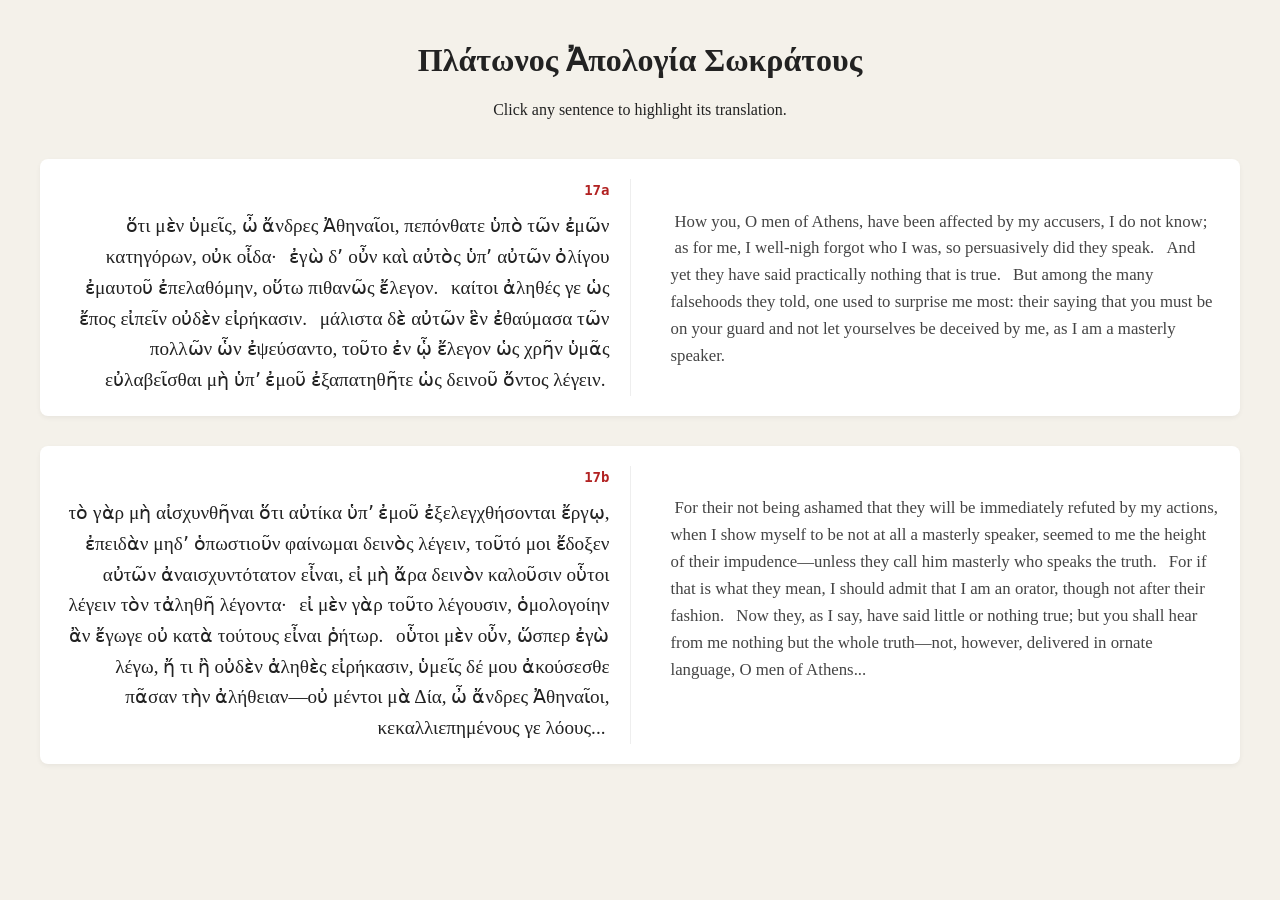
==== index.html @ 4c934a5f "feat: implement parallel text layout with interactive sentence highlighting" ====
<!DOCTYPE html>
<html lang="el">
<head>
    <meta charset="UTF-8">
    <title>Plato's Apology</title>
    <link rel="stylesheet" href="style.css">
</head>
<body>

<header>
    <h1>Πλάτωνος Ἀπολογία Σωκράτους</h1>
    <p>Click any sentence to highlight its translation.</p>
</header>

<div class="container">
    <!-- Paragraph Block 1 (17a - 17b) -->
    <div class="para-block">
        <div class="greek-col">
            <span class="stephanus">17a</span>
            <span class="sentence" data-id="p1-s1">ὅτι μὲν ὑμεῖς, ὦ ἄνδρες Ἀθηναῖοι, πεπόνθατε ὑπὸ τῶν ἐμῶν κατηγόρων, οὐκ οἶδα·</span>
            <span class="sentence" data-id="p1-s2">ἐγὼ δʼ οὖν καὶ αὐτὸς ὑπʼ αὐτῶν ὀλίγου ἐμαυτοῦ ἐπελαθόμην, οὕτω πιθανῶς ἔλεγον.</span>
            <span class="sentence" data-id="p1-s3">καίτοι ἀληθές γε ὡς ἔπος εἰπεῖν οὐδὲν εἰρήκασιν.</span>
            <span class="sentence" data-id="p1-s4">μάλιστα δὲ αὐτῶν ἓν ἐθαύμασα τῶν πολλῶν ὧν ἐψεύσαντο, τοῦτο ἐν ᾧ ἔλεγον ὡς χρῆν ὑμᾶς εὐλαβεῖσθαι μὴ ὑπʼ ἐμοῦ ἐξαπατηθῆτε ὡς δεινοῦ ὄντος λέγειν.</span>
        </div>
        <div class="english-col">
            <span class="stephanus">&nbsp;</span>
            <span class="sentence" data-id="p1-s1">How you, O men of Athens, have been affected by my accusers, I do not know;</span>
            <span class="sentence" data-id="p1-s2">as for me, I well-nigh forgot who I was, so persuasively did they speak.</span>
            <span class="sentence" data-id="p1-s3">And yet they have said practically nothing that is true.</span>
            <span class="sentence" data-id="p1-s4">But among the many falsehoods they told, one used to surprise me most: their saying that you must be on your guard and not let yourselves be deceived by me, as I am a masterly speaker.</span>
        </div>
    </div>

    <!-- Paragraph Block 2 (17b - 17c) -->
    <div class="para-block">
        <div class="greek-col">
            <span class="stephanus">17b</span>
            <span class="sentence" data-id="p2-s1">τὸ γὰρ μὴ αἰσχυνθῆναι ὅτι αὐτίκα ὑπʼ ἐμοῦ ἐξελεγχθήσονται ἔργῳ, ἐπειδὰν μηδʼ ὁπωστιοῦν φαίνωμαι δεινὸς λέγειν, τοῦτό μοι ἔδοξεν αὐτῶν ἀναισχυντότατον εἶναι, εἰ μὴ ἄρα δεινὸν καλοῦσιν οὗτοι λέγειν τὸν τἀληθῆ λέγοντα·</span>
            <span class="sentence" data-id="p2-s2">εἰ μὲν γὰρ τοῦτο λέγουσιν, ὁμολογοίην ἂν ἔγωγε οὐ κατὰ τούτους εἶναι ῥήτωρ.</span>
            <span class="sentence" data-id="p2-s3">οὗτοι μὲν οὖν, ὥσπερ ἐγὼ λέγω, ἤ τι ἢ οὐδὲν ἀληθὲς εἰρήκασιν, ὑμεῖς δέ μου ἀκούσεσθε πᾶσαν τὴν ἀλήθειαν—οὐ μέντοι μὰ Δία, ὦ ἄνδρες Ἀθηναῖοι, κεκαλλιεπημένους γε λόους...</span>
        </div>
        <div class="english-col">
            <span class="stephanus">&nbsp;</span>
            <span class="sentence" data-id="p2-s1">For their not being ashamed that they will be immediately refuted by my actions, when I show myself to be not at all a masterly speaker, seemed to me the height of their impudence—unless they call him masterly who speaks the truth.</span>
            <span class="sentence" data-id="p2-s2">For if that is what they mean, I should admit that I am an orator, though not after their fashion.</span>
            <span class="sentence" data-id="p2-s3">Now they, as I say, have said little or nothing true; but you shall hear from me nothing but the whole truth—not, however, delivered in ornate language, O men of Athens...</span>
        </div>
    </div>
</div>

<script src="script.js"></script>
</body>
</html>
---- style.css ----
body {
    font-family: 'Georgia', serif;
    background-color: #f4f1ea;
    color: #222;
    margin: 0;
    padding: 20px;
}

header {
    text-align: center;
    margin-bottom: 40px;
}

.container {
    max-width: 1200px;
    margin: 0 auto;
}

/* Paragraph Block styling */
.para-block {
    display: flex;
    gap: 40px;
    margin-bottom: 30px;
    padding: 20px;
    background: white;
    border-radius: 8px;
    box-shadow: 0 2px 5px rgba(0,0,0,0.05);
}

.greek-col, .english-col {
    flex: 1;
    line-height: 1.6;
}

.greek-col {
    text-align: right;
    font-size: 1.2em;
    border-right: 1px solid #eee;
    padding-right: 20px;
}

.english-col {
    text-align: left;
    font-size: 1.05em;
    color: #444;
}

/* Sentence Highlighting */
.sentence {
    cursor: pointer;
    transition: background-color 0.2s, color 0.2s;
    padding: 2px 4px;
    border-radius: 3px;
}

.sentence:hover {
    background-color: #fdf6e3;
}

.sentence.highlight {
    background-color: #fff3b0;
    color: #000;
}

.stephanus {
    font-family: monospace;
    color: #b22222;
    font-weight: bold;
    display: block;
    margin-bottom: 10px;
    font-size: 0.9em;
}
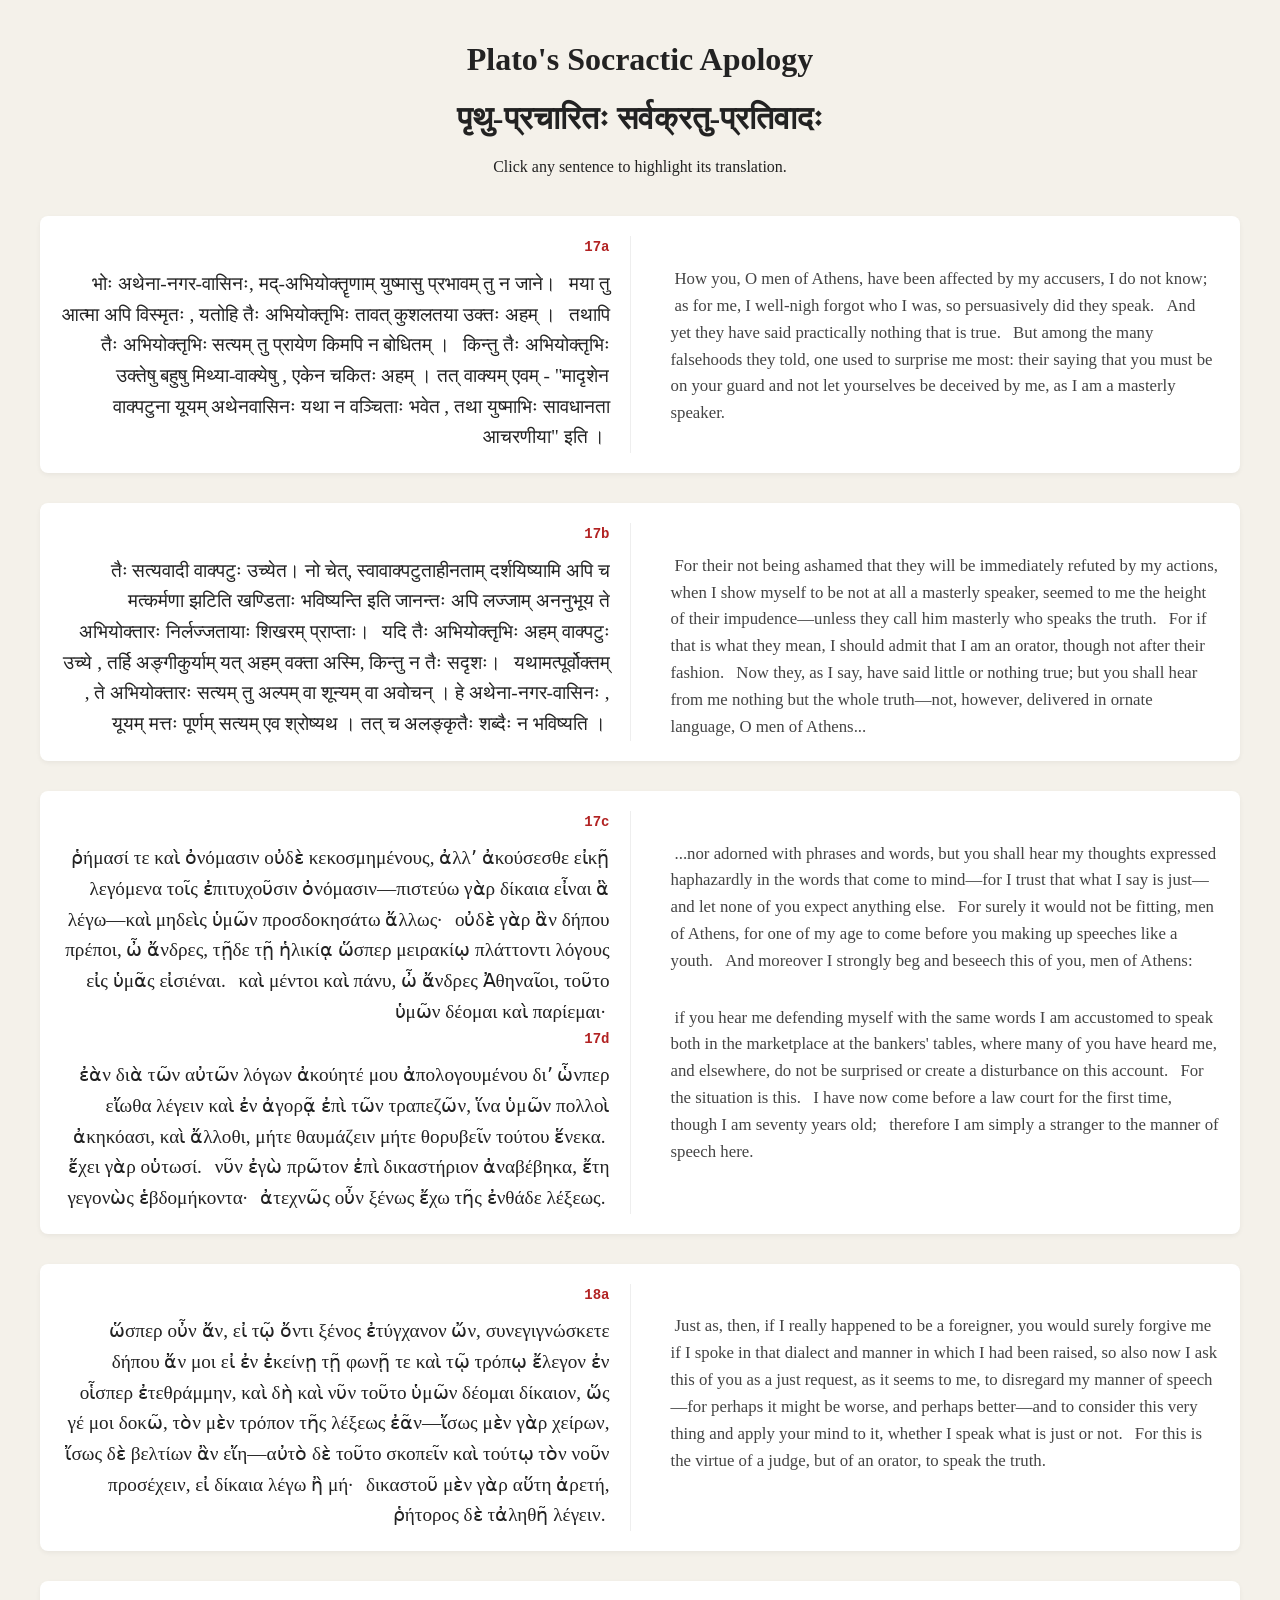
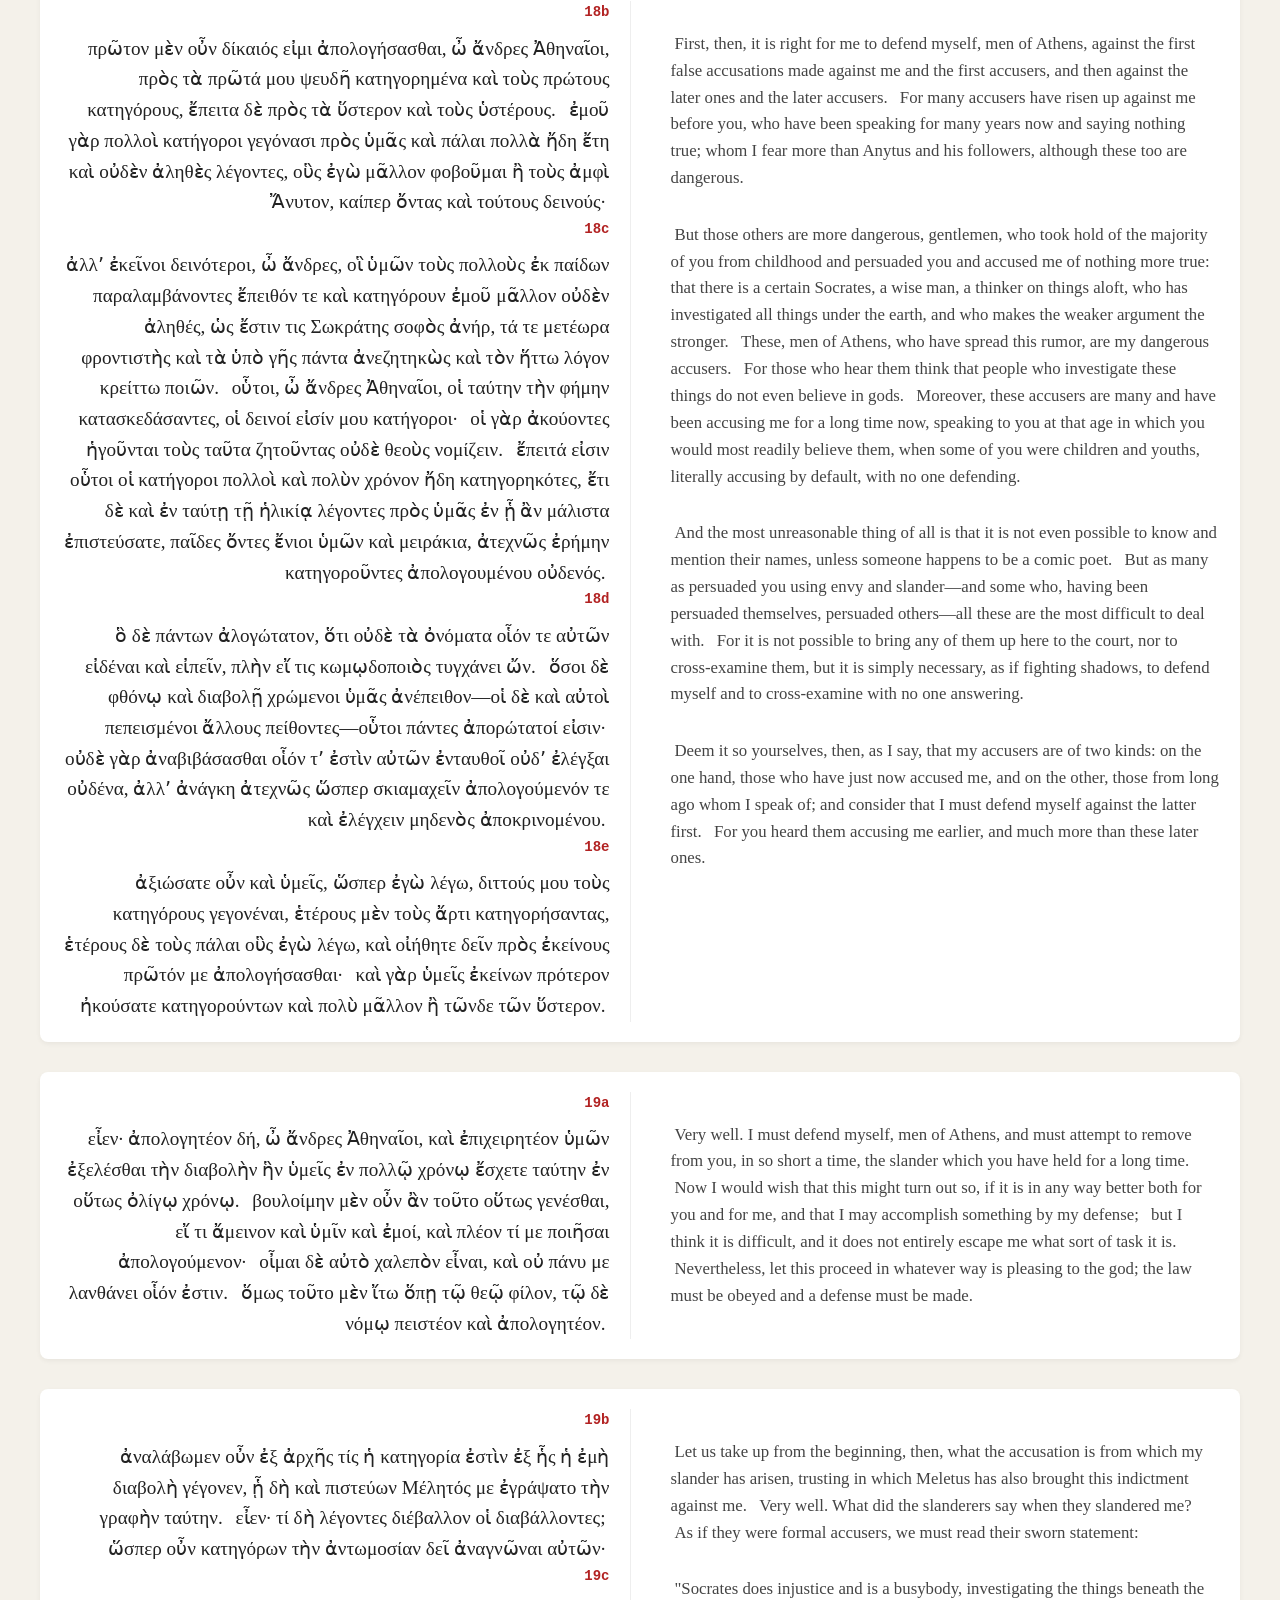
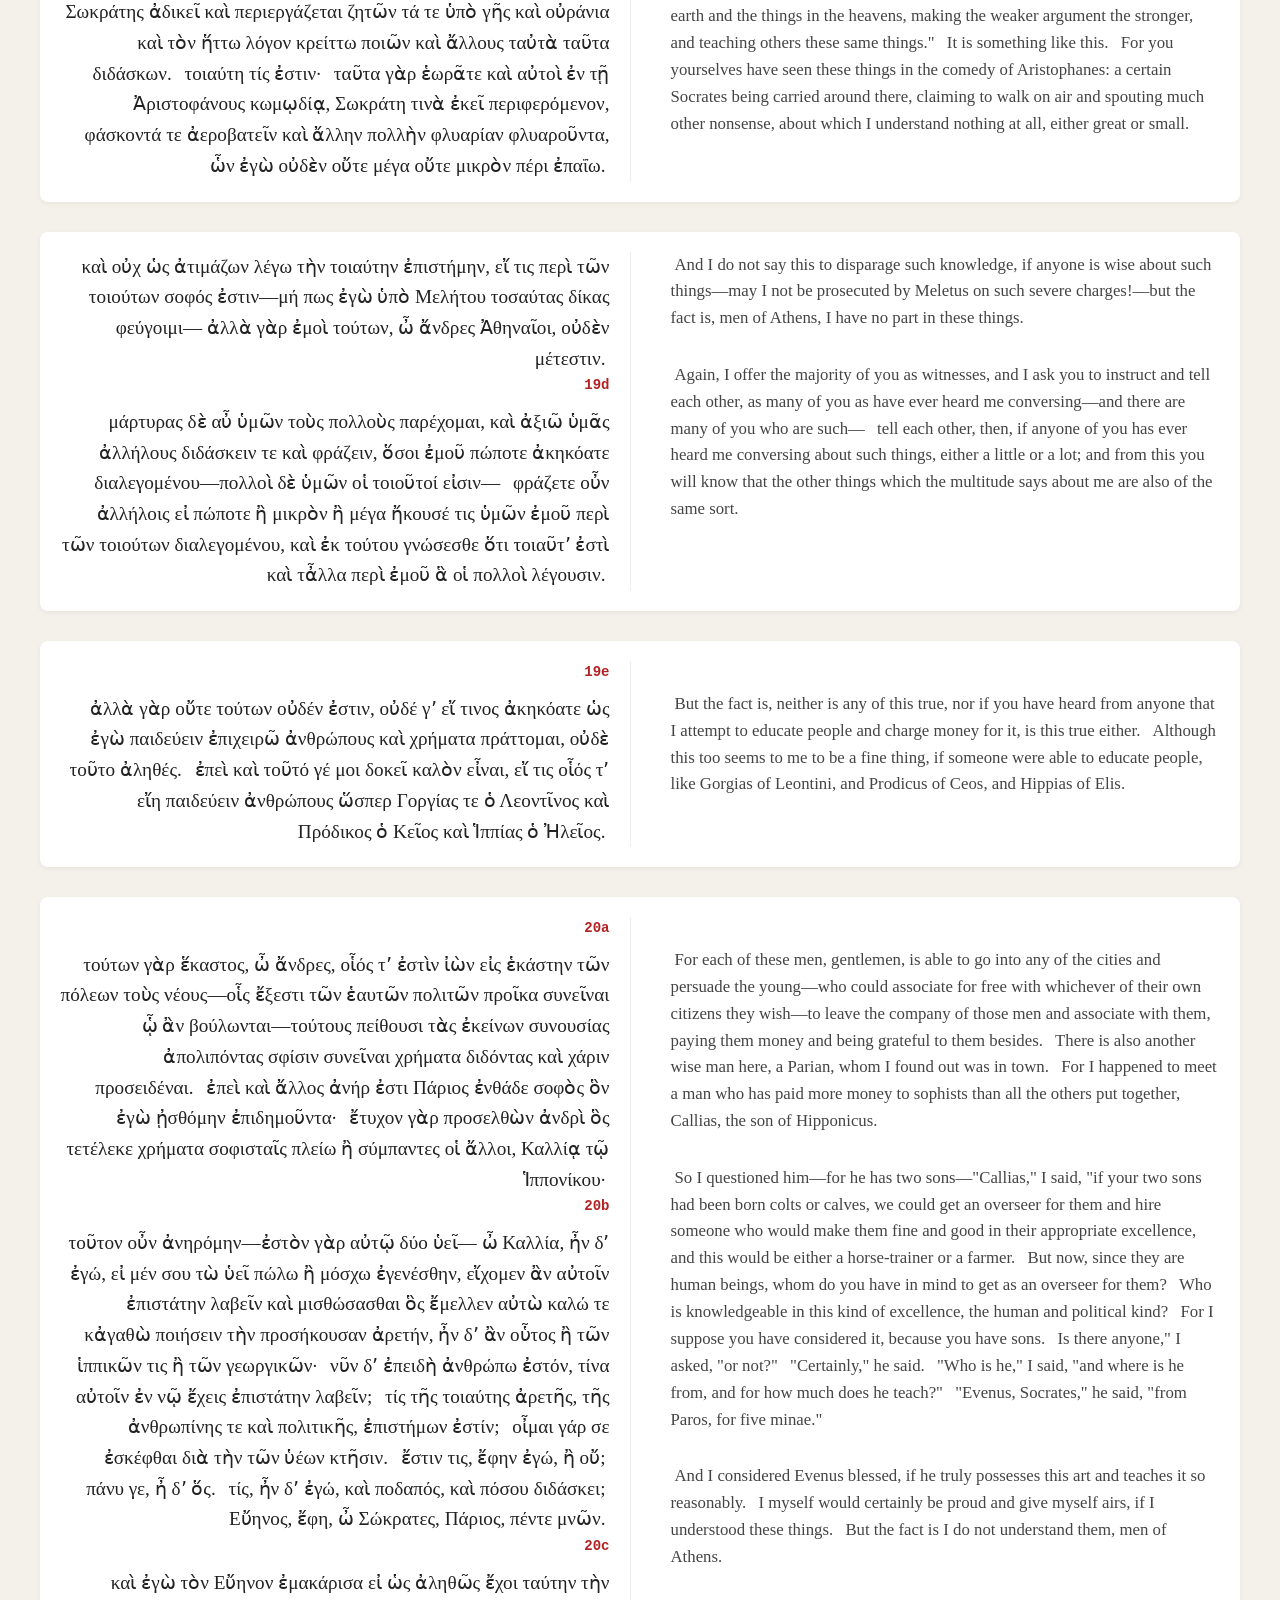
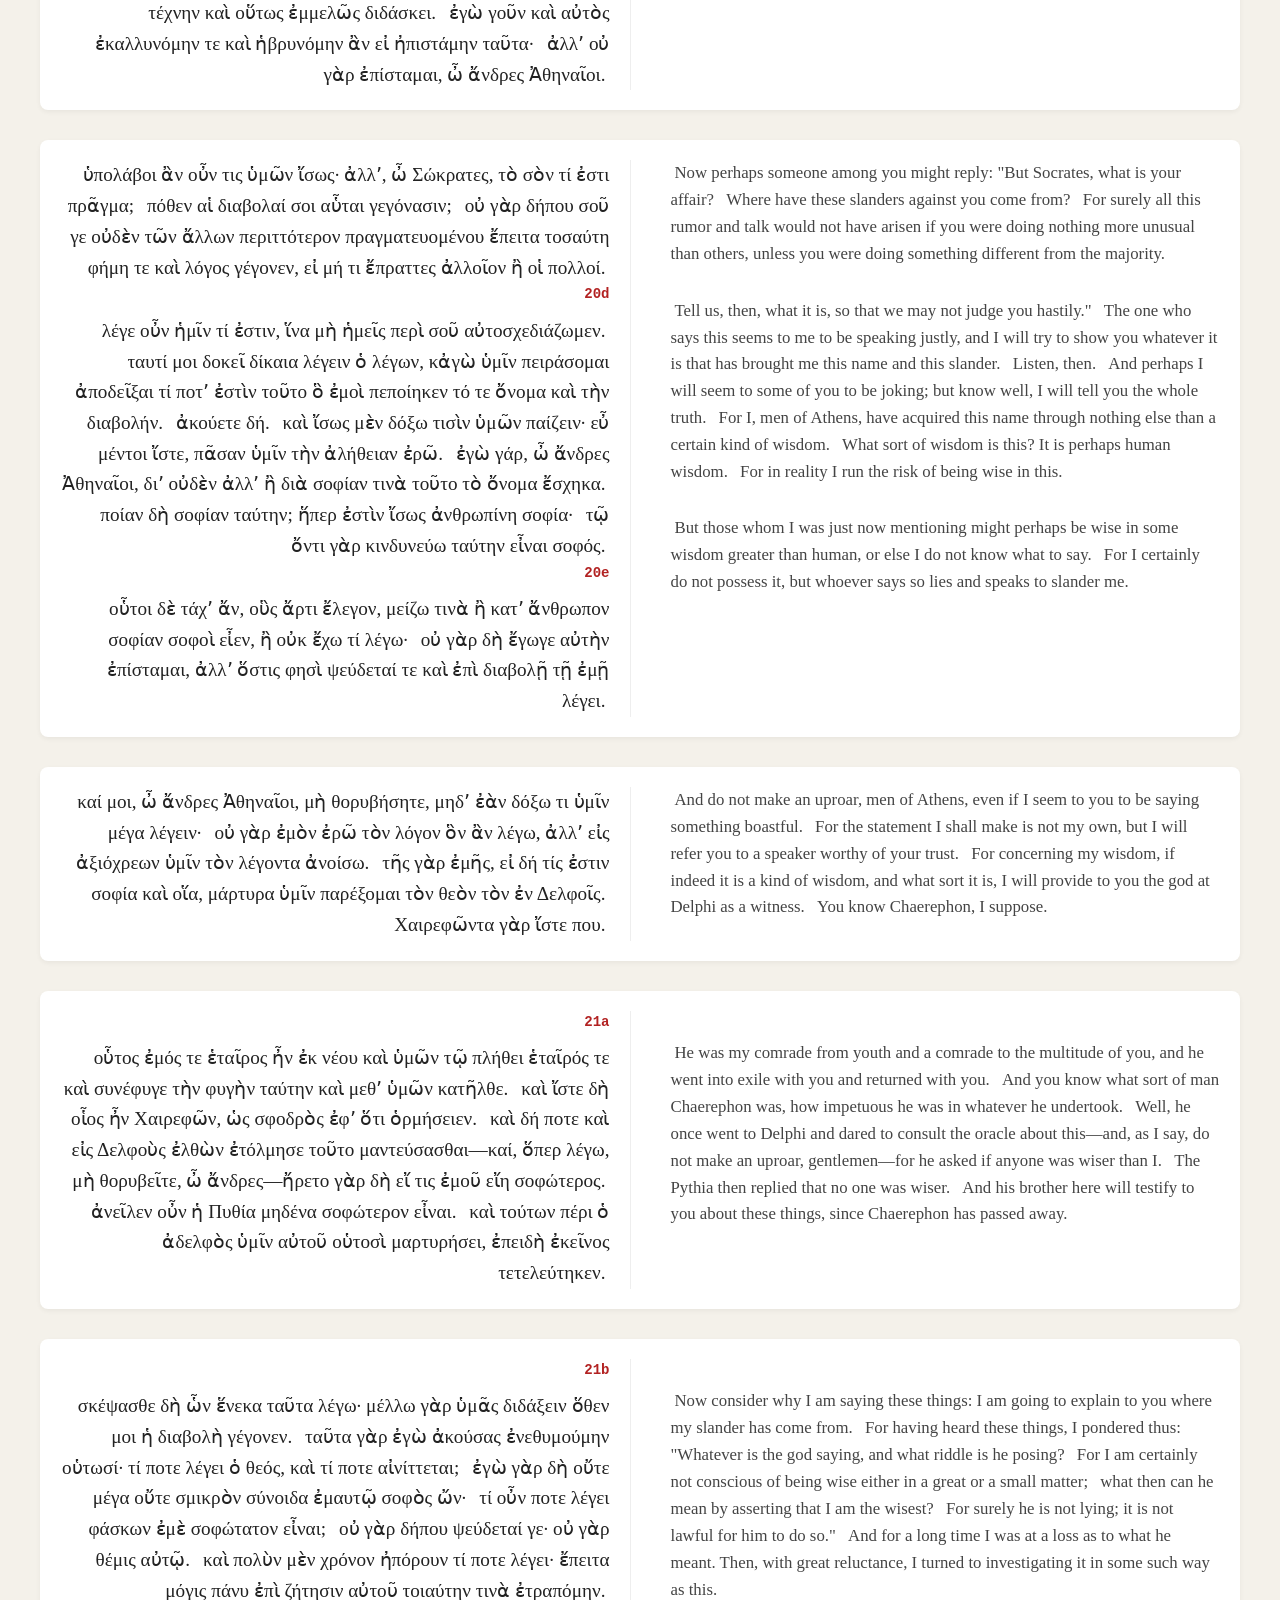
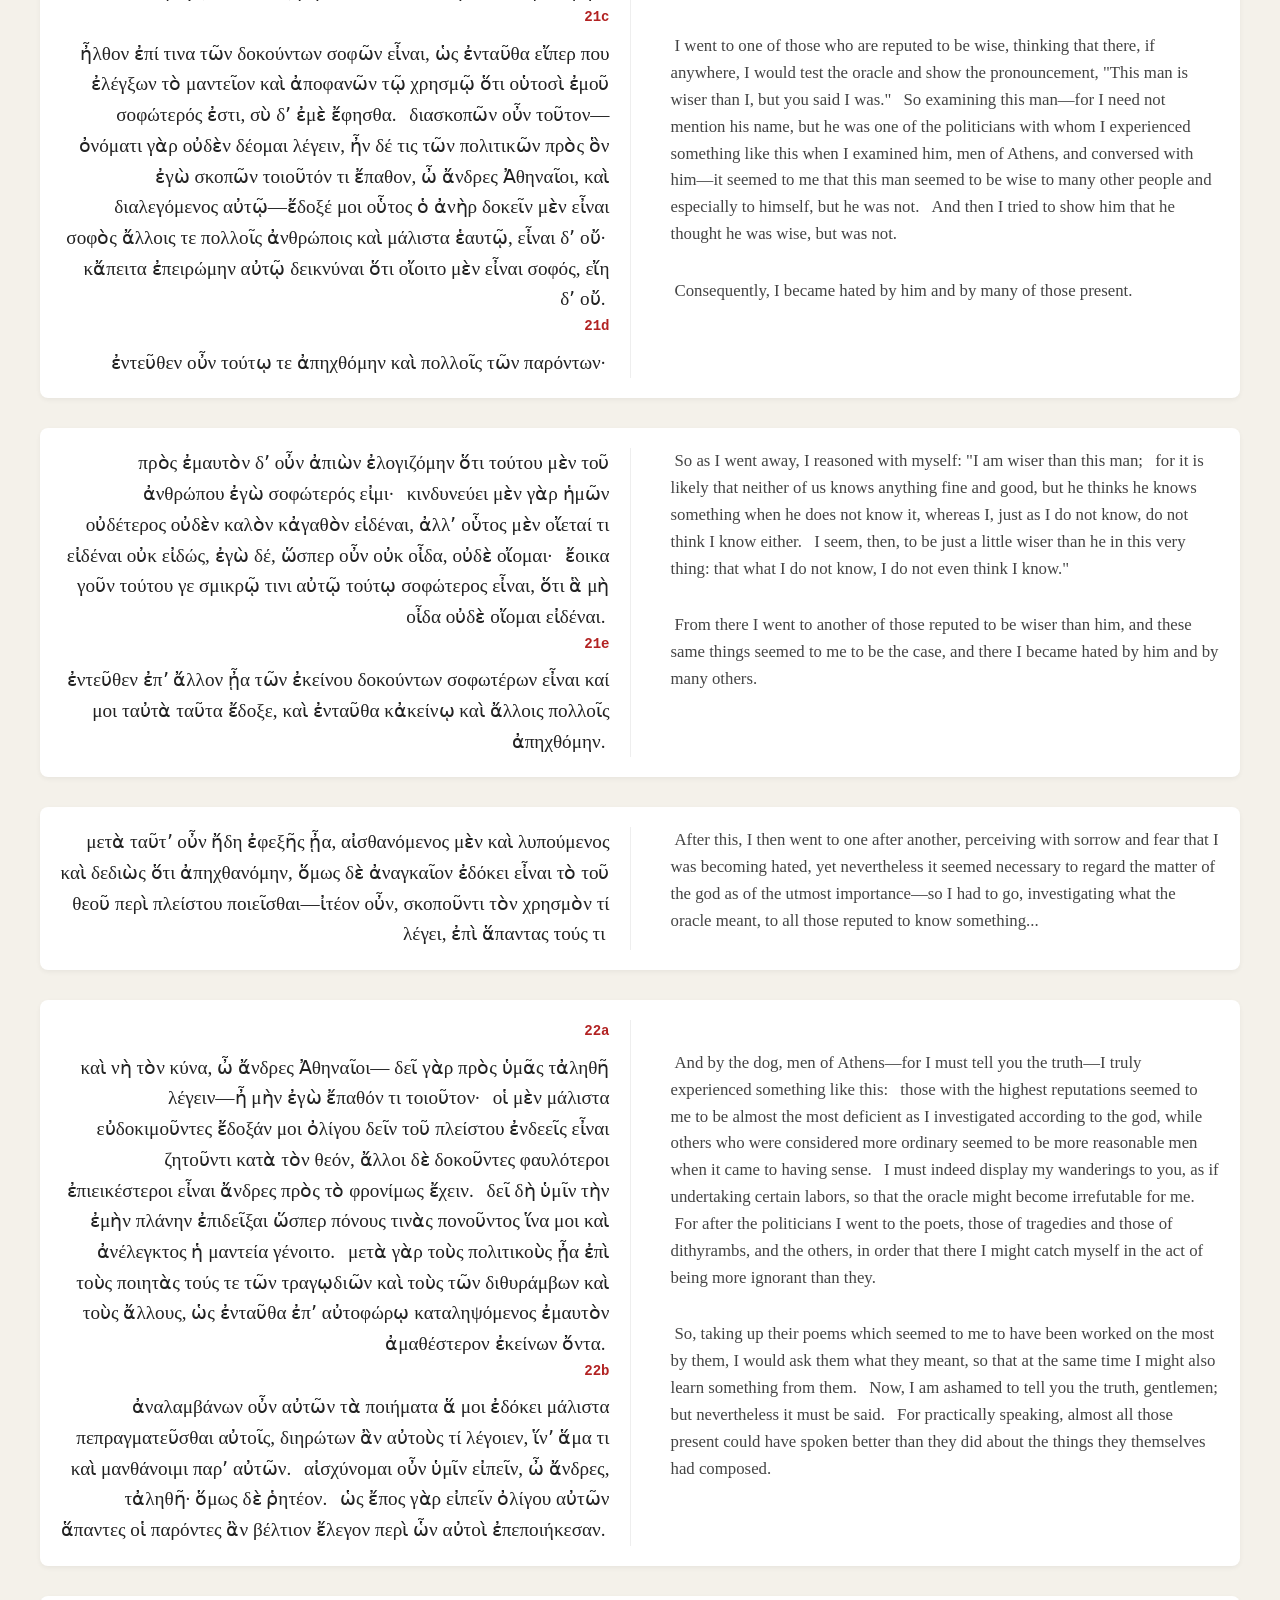
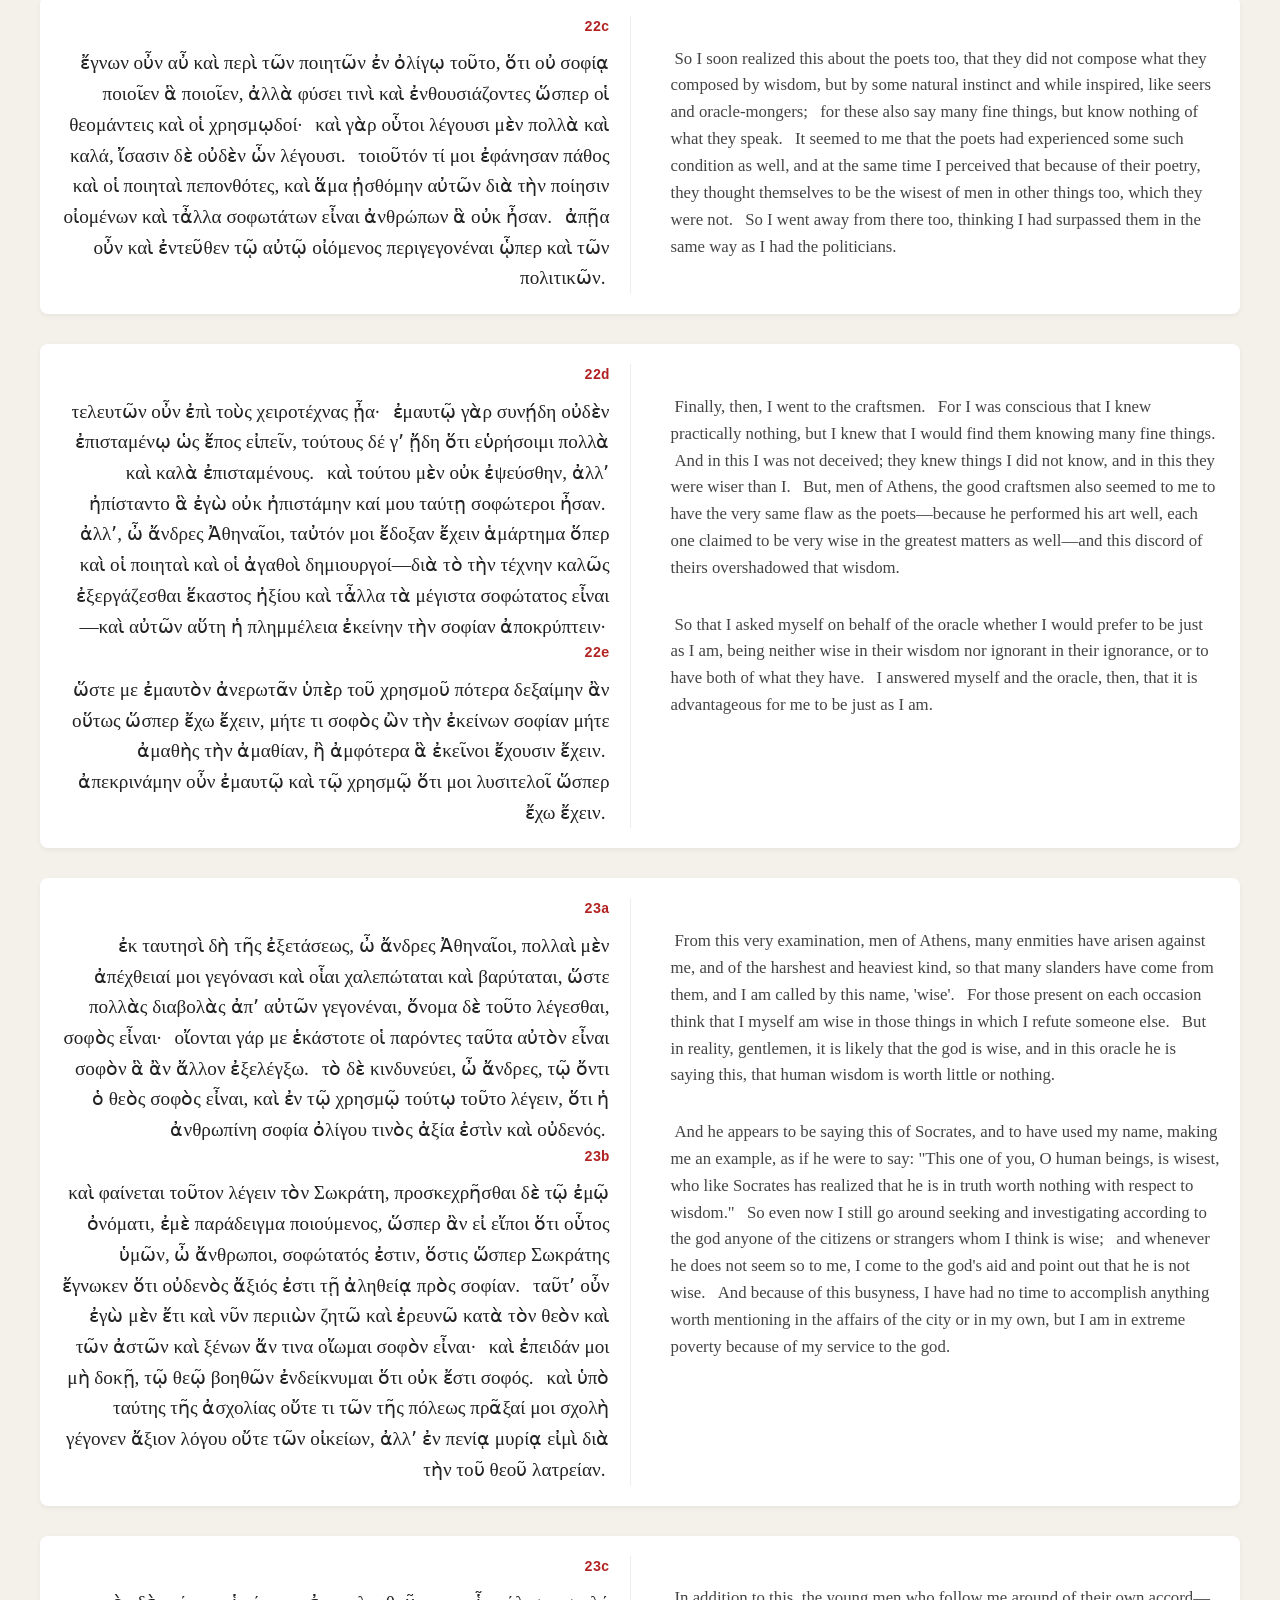
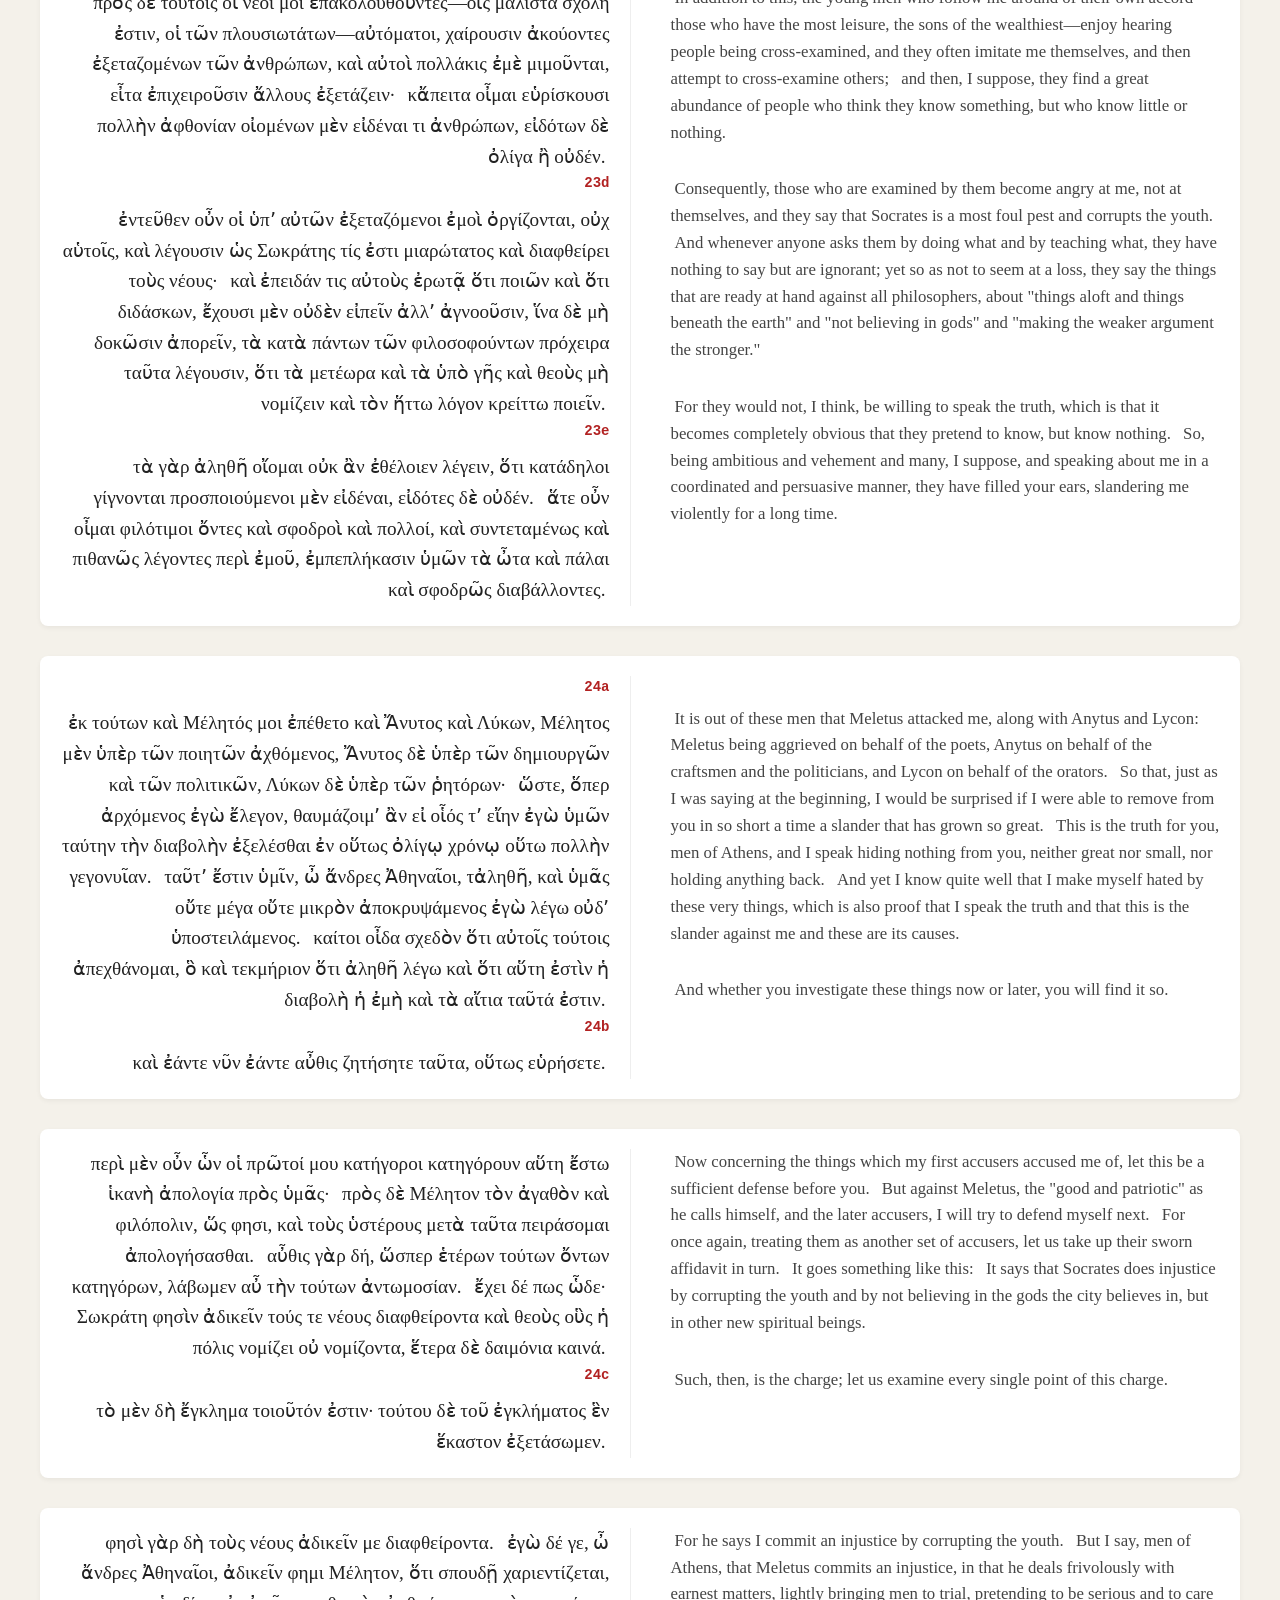
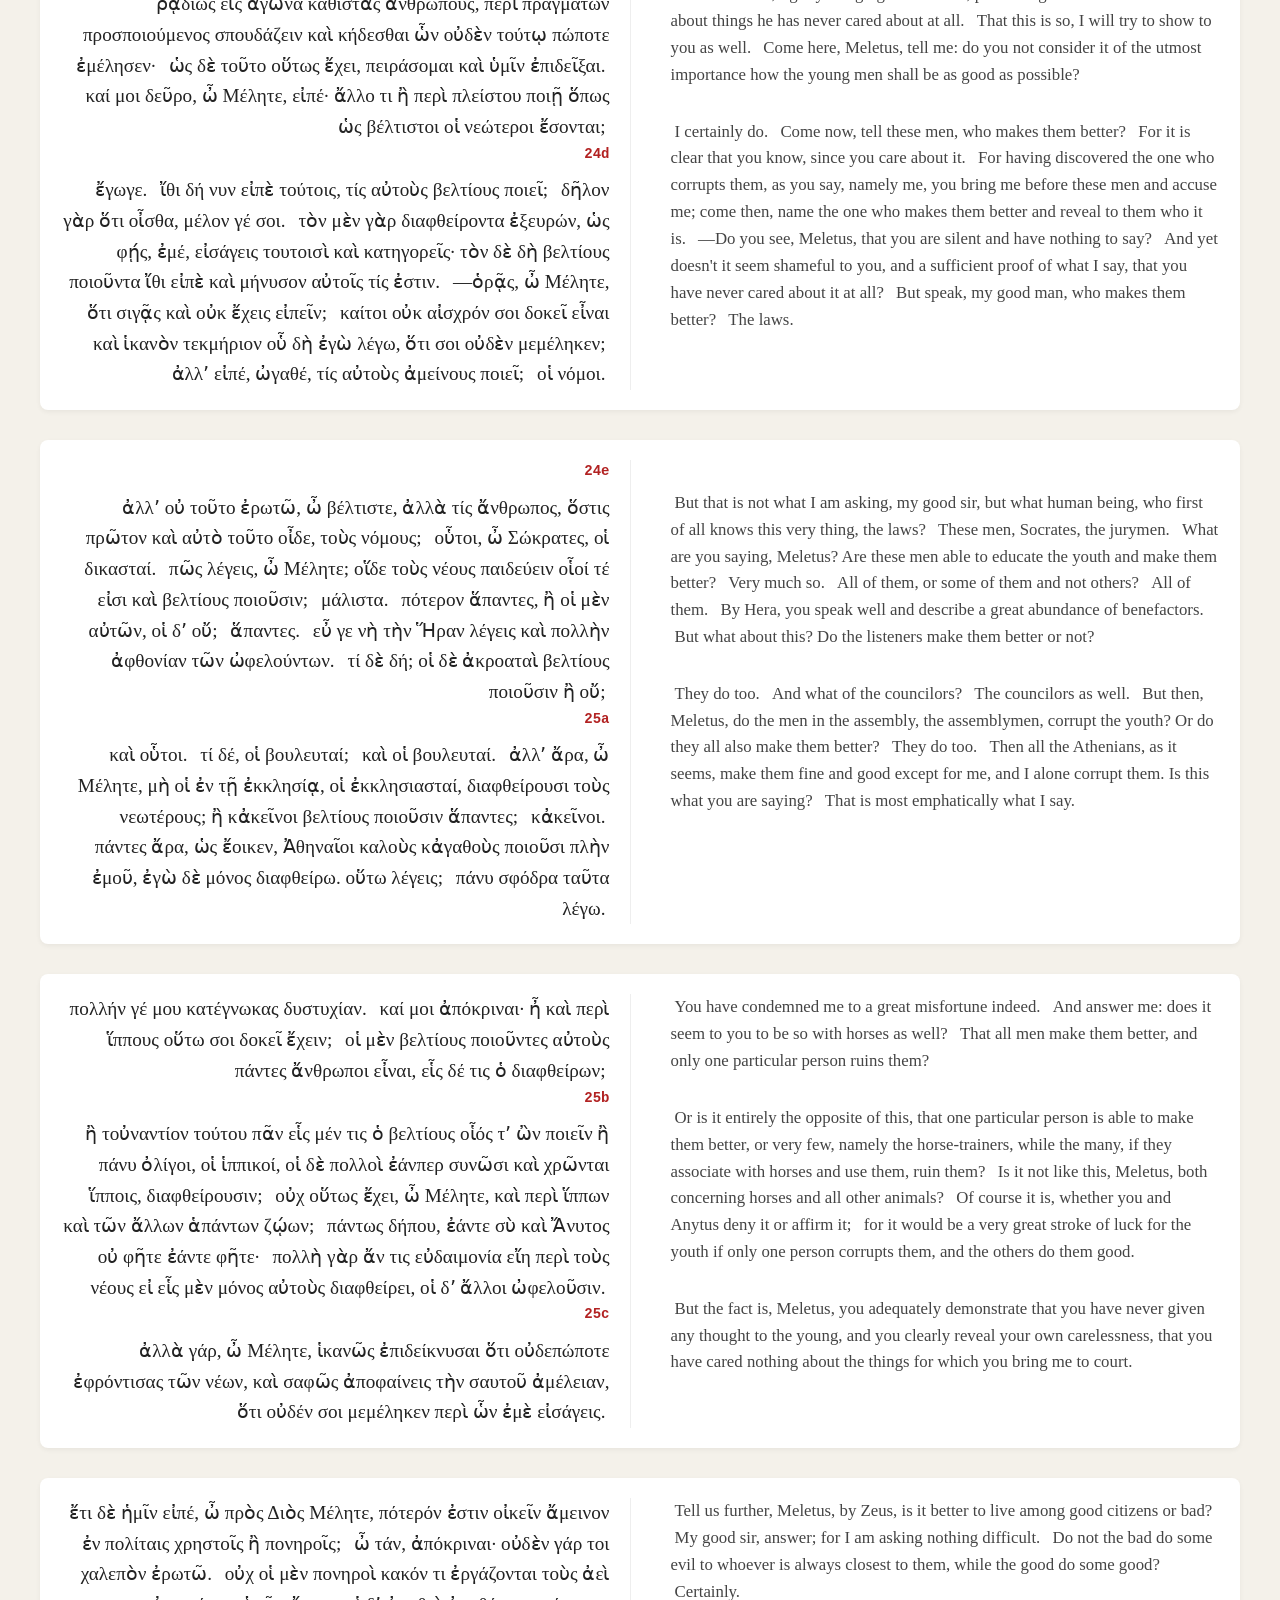
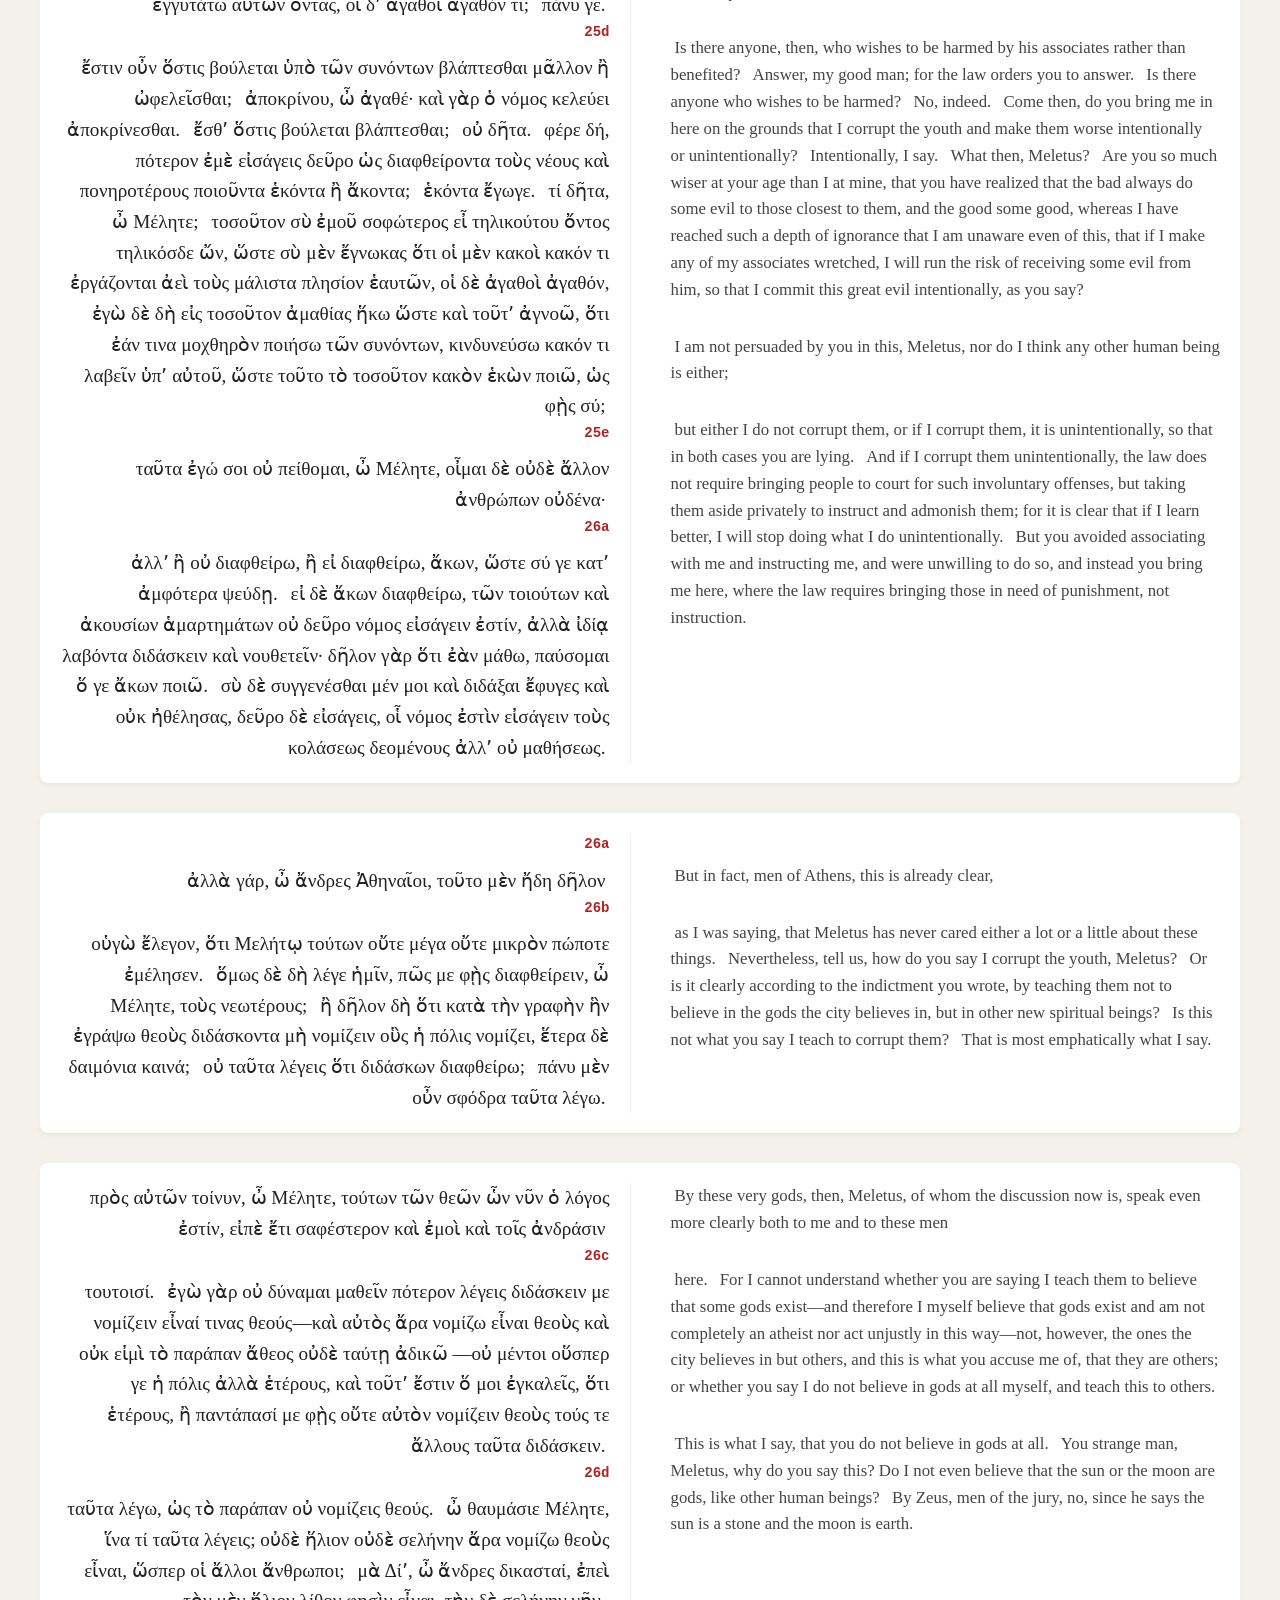
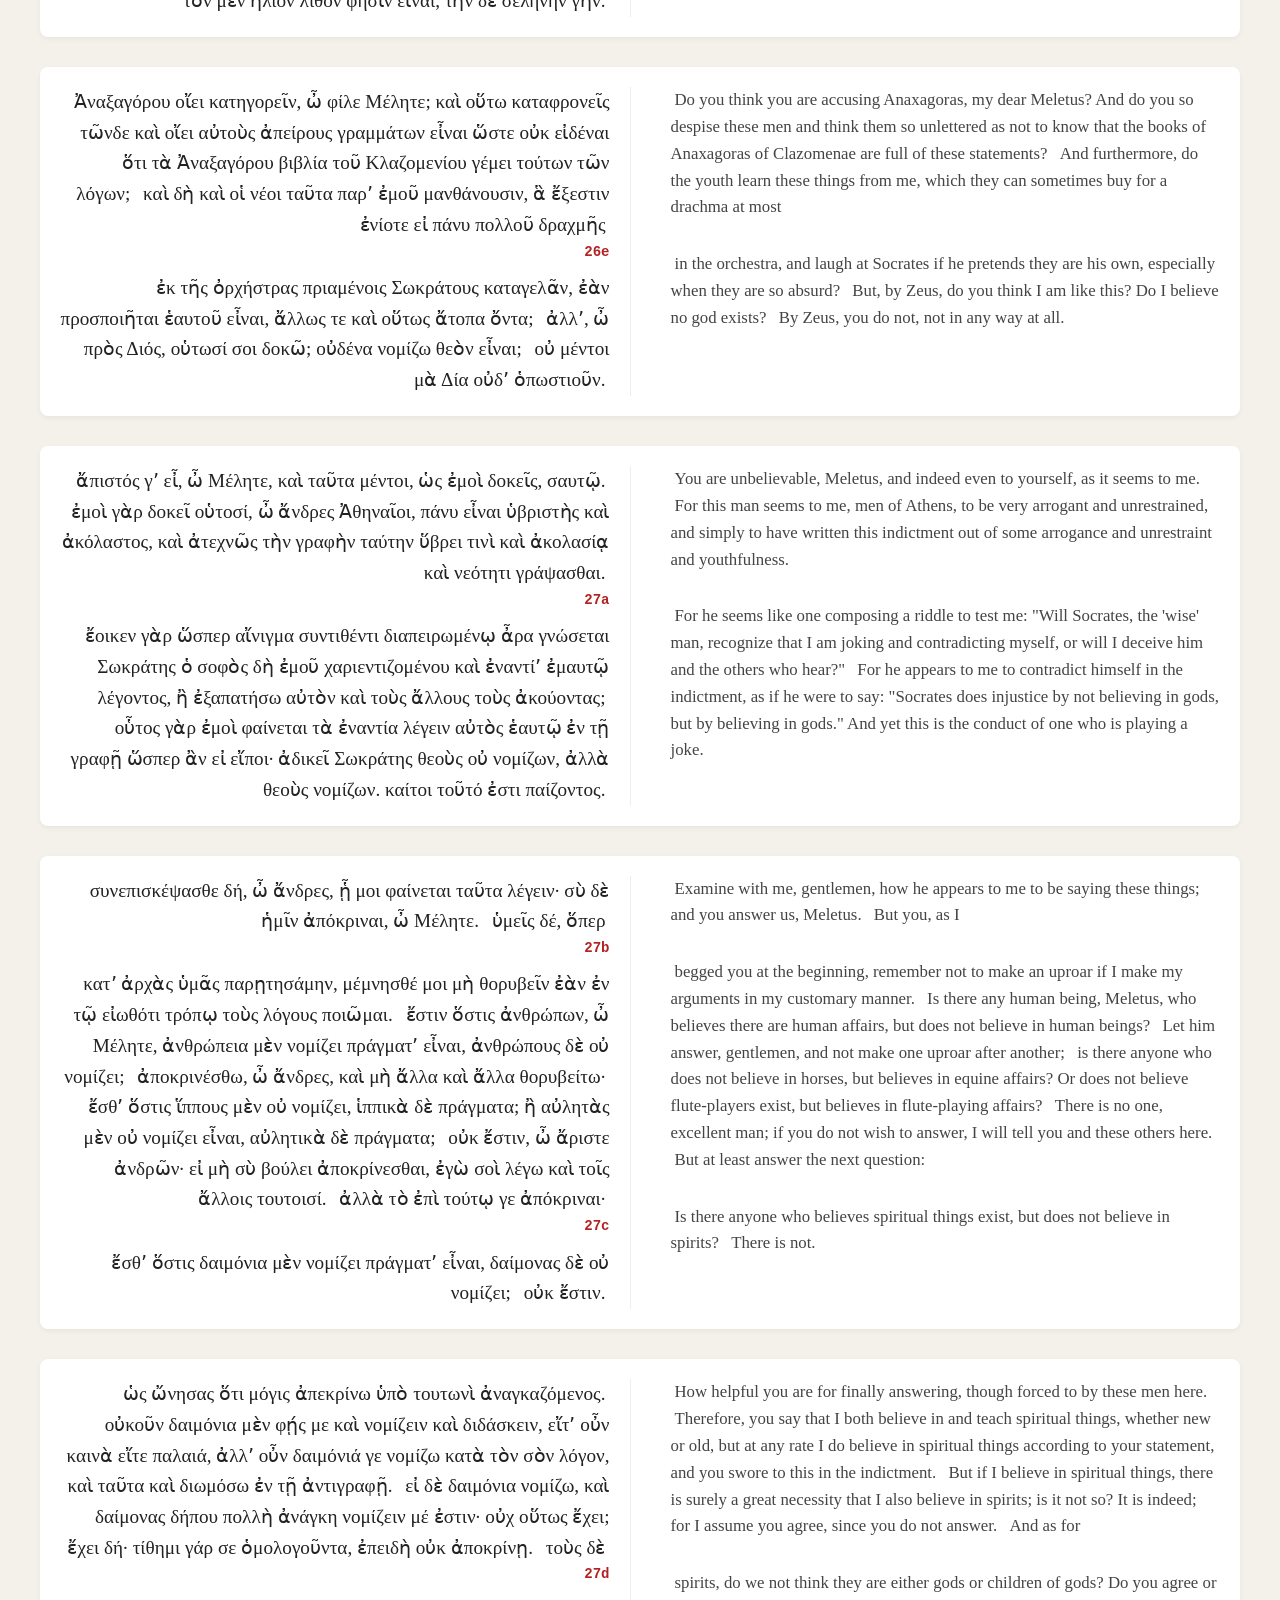
==== commit 74179290: "ENH: complete greek text" ====
--- a/index.html
+++ b/index.html
@@ -1,53 +1,2678 @@
 <!DOCTYPE html>
 <html lang="el">
+
 <head>
-    <meta charset="UTF-8">
-    <title>Plato's Apology</title>
-    <link rel="stylesheet" href="style.css">
+  <meta charset="UTF-8">
+  <title>Plato's Socractic Apology</title>
+  <link rel="stylesheet" href="style.css">
 </head>
+
 <body>
 
-<header>
-    <h1>Πλάτωνος Ἀπολογία Σωκράτους</h1>
+  <header>
+    <h1>Plato's Socractic Apology</h1>
+    <h1>पृथु-प्रचारितः सर्वक्रतु-प्रतिवादः</h1>
     <p>Click any sentence to highlight its translation.</p>
-</header>
-
-<div class="container">
+  </header>
+
+  <div class="container">
     <!-- Paragraph Block 1 (17a - 17b) -->
     <div class="para-block">
-        <div class="greek-col">
-            <span class="stephanus">17a</span>
-            <span class="sentence" data-id="p1-s1">ὅτι μὲν ὑμεῖς, ὦ ἄνδρες Ἀθηναῖοι, πεπόνθατε ὑπὸ τῶν ἐμῶν κατηγόρων, οὐκ οἶδα·</span>
-            <span class="sentence" data-id="p1-s2">ἐγὼ δʼ οὖν καὶ αὐτὸς ὑπʼ αὐτῶν ὀλίγου ἐμαυτοῦ ἐπελαθόμην, οὕτω πιθανῶς ἔλεγον.</span>
-            <span class="sentence" data-id="p1-s3">καίτοι ἀληθές γε ὡς ἔπος εἰπεῖν οὐδὲν εἰρήκασιν.</span>
-            <span class="sentence" data-id="p1-s4">μάλιστα δὲ αὐτῶν ἓν ἐθαύμασα τῶν πολλῶν ὧν ἐψεύσαντο, τοῦτο ἐν ᾧ ἔλεγον ὡς χρῆν ὑμᾶς εὐλαβεῖσθαι μὴ ὑπʼ ἐμοῦ ἐξαπατηθῆτε ὡς δεινοῦ ὄντος λέγειν.</span>
-        </div>
-        <div class="english-col">
-            <span class="stephanus">&nbsp;</span>
-            <span class="sentence" data-id="p1-s1">How you, O men of Athens, have been affected by my accusers, I do not know;</span>
-            <span class="sentence" data-id="p1-s2">as for me, I well-nigh forgot who I was, so persuasively did they speak.</span>
-            <span class="sentence" data-id="p1-s3">And yet they have said practically nothing that is true.</span>
-            <span class="sentence" data-id="p1-s4">But among the many falsehoods they told, one used to surprise me most: their saying that you must be on your guard and not let yourselves be deceived by me, as I am a masterly speaker.</span>
-        </div>
+      <div class="greek-col">
+        <span class="stephanus">17a</span>
+        <span class="sentence" data-id="p1-s1">भोः अथेना-नगर-वासिनः, मद्-अभियोक्तॄणाम् युष्मासु प्रभावम् तु न
+          जाने।</span>
+        <span class="sentence" data-id="p1-s2">मया तु आत्मा अपि विस्मृतः , यतोहि तैः अभियोक्तृभिः तावत् कुशलतया उक्तः
+          अहम् ।</span>
+        <span class="sentence" data-id="p1-s3">तथापि तैः अभियोक्तृभिः सत्यम् तु प्रायेण किमपि न बोधितम् ।</span>
+        <span class="sentence" data-id="p1-s4">किन्तु तैः अभियोक्तृभिः उक्तेषु बहुषु मिथ्या-वाक्येषु , एकेन चकितः अहम् ।
+          तत् वाक्यम् एवम् - "मादृशेन वाक्पटुना यूयम् अथेनवासिनः यथा न वञ्चिताः भवेत , तथा युष्माभिः सावधानता आचरणीया"
+          इति ।</span>
+      </div>
+      <div class="english-col">
+        <span class="stephanus">&nbsp;</span>
+        <span class="sentence" data-id="p1-s1">How you, O men of Athens, have been affected by my accusers, I do not
+          know;</span>
+        <span class="sentence" data-id="p1-s2">as for me, I well-nigh forgot who I was, so persuasively did they
+          speak.</span>
+        <span class="sentence" data-id="p1-s3">And yet they have said practically nothing that is true.</span>
+        <span class="sentence" data-id="p1-s4">But among the many falsehoods they told, one used to surprise me most:
+          their saying that you must be on your guard and not let yourselves be deceived by me, as I am a masterly
+          speaker.</span>
+      </div>
     </div>
 
     <!-- Paragraph Block 2 (17b - 17c) -->
     <div class="para-block">
-        <div class="greek-col">
-            <span class="stephanus">17b</span>
-            <span class="sentence" data-id="p2-s1">τὸ γὰρ μὴ αἰσχυνθῆναι ὅτι αὐτίκα ὑπʼ ἐμοῦ ἐξελεγχθήσονται ἔργῳ, ἐπειδὰν μηδʼ ὁπωστιοῦν φαίνωμαι δεινὸς λέγειν, τοῦτό μοι ἔδοξεν αὐτῶν ἀναισχυντότατον εἶναι, εἰ μὴ ἄρα δεινὸν καλοῦσιν οὗτοι λέγειν τὸν τἀληθῆ λέγοντα·</span>
-            <span class="sentence" data-id="p2-s2">εἰ μὲν γὰρ τοῦτο λέγουσιν, ὁμολογοίην ἂν ἔγωγε οὐ κατὰ τούτους εἶναι ῥήτωρ.</span>
-            <span class="sentence" data-id="p2-s3">οὗτοι μὲν οὖν, ὥσπερ ἐγὼ λέγω, ἤ τι ἢ οὐδὲν ἀληθὲς εἰρήκασιν, ὑμεῖς δέ μου ἀκούσεσθε πᾶσαν τὴν ἀλήθειαν—οὐ μέντοι μὰ Δία, ὦ ἄνδρες Ἀθηναῖοι, κεκαλλιεπημένους γε λόους...</span>
-        </div>
-        <div class="english-col">
-            <span class="stephanus">&nbsp;</span>
-            <span class="sentence" data-id="p2-s1">For their not being ashamed that they will be immediately refuted by my actions, when I show myself to be not at all a masterly speaker, seemed to me the height of their impudence—unless they call him masterly who speaks the truth.</span>
-            <span class="sentence" data-id="p2-s2">For if that is what they mean, I should admit that I am an orator, though not after their fashion.</span>
-            <span class="sentence" data-id="p2-s3">Now they, as I say, have said little or nothing true; but you shall hear from me nothing but the whole truth—not, however, delivered in ornate language, O men of Athens...</span>
-        </div>
-    </div>
-</div>
-
-<script src="script.js"></script>
+      <div class="greek-col">
+        <span class="stephanus">17b</span>
+        <span class="sentence" data-id="p2-s1">तैः सत्यवादी वाक्पटुः उच्येत। नो चेत्, स्वावाक्पटुताहीनताम् दर्शयिष्यामि
+          अपि च मत्कर्मणा झटिति खण्डिताः भविष्यन्ति इति जानन्तः अपि लज्जाम् अननुभूय ते अभियोक्तारः निर्लज्जतायाः शिखरम्
+          प्राप्ताः।</span>
+        <span class="sentence" data-id="p2-s2">यदि तैः अभियोक्तृभिः अहम् वाक्पटुः उच्ये , तर्हि अङ्गीकुर्याम् यत् अहम्
+          वक्ता अस्मि, किन्तु न तैः सदृशः।</span>
+        <span class="sentence" data-id="p2-s3">यथामत्पूर्वोक्तम् , ते अभियोक्तारः सत्यम् तु अल्पम् वा शून्यम् वा अवोचन्
+          । हे अथेना-नगर-वासिनः , यूयम् मत्तः पूर्णम् सत्यम् एव श्रोष्यथ । तत् च अलङ्कृतैः शब्दैः न भविष्यति ।</span>
+      </div>
+      <div class="english-col">
+        <span class="stephanus">&nbsp;</span>
+        <span class="sentence" data-id="p2-s1">For their not being ashamed that they will be immediately refuted by my
+          actions, when I show myself to be not at all a masterly speaker, seemed to me the height of their
+          impudence—unless they call him masterly who speaks the truth.</span>
+        <span class="sentence" data-id="p2-s2">For if that is what they mean, I should admit that I am an orator, though
+          not after their fashion.</span>
+        <span class="sentence" data-id="p2-s3">Now they, as I say, have said little or nothing true; but you shall hear
+          from me nothing but the whole truth—not, however, delivered in ornate language, O men of Athens...</span>
+      </div>
+    </div>
+
+    <!-- Paragraph Block 3 (17c - 17d) -->
+    <div class="para-block">
+      <div class="greek-col">
+        <span class="stephanus">17c</span>
+        <span class="sentence" data-id="p3-s1">ῥήμασί τε καὶ ὀνόμασιν οὐδὲ κεκοσμημένους, ἀλλʼ ἀκούσεσθε εἰκῇ λεγόμενα
+          τοῖς ἐπιτυχοῦσιν ὀνόμασιν—πιστεύω γὰρ δίκαια εἶναι ἃ λέγω—καὶ μηδεὶς ὑμῶν προσδοκησάτω ἄλλως·</span>
+        <span class="sentence" data-id="p3-s2">οὐδὲ γὰρ ἂν δήπου πρέποι, ὦ ἄνδρες, τῇδε τῇ ἡλικίᾳ ὥσπερ μειρακίῳ
+          πλάττοντι λόγους εἰς ὑμᾶς εἰσιέναι.</span>
+        <span class="sentence" data-id="p3-s3">καὶ μέντοι καὶ πάνυ, ὦ ἄνδρες Ἀθηναῖοι, τοῦτο ὑμῶν δέομαι καὶ
+          παρίεμαι·</span>
+        <span class="stephanus">17d</span>
+        <span class="sentence" data-id="p3-s4">ἐὰν διὰ τῶν αὐτῶν λόγων ἀκούητέ μου ἀπολογουμένου διʼ ὧνπερ εἴωθα λέγειν
+          καὶ ἐν ἀγορᾷ ἐπὶ τῶν τραπεζῶν, ἵνα ὑμῶν πολλοὶ ἀκηκόασι, καὶ ἄλλοθι, μήτε θαυμάζειν μήτε θορυβεῖν τούτου
+          ἕνεκα.</span>
+        <span class="sentence" data-id="p3-s5">ἔχει γὰρ οὑτωσί.</span>
+        <span class="sentence" data-id="p3-s6">νῦν ἐγὼ πρῶτον ἐπὶ δικαστήριον ἀναβέβηκα, ἔτη γεγονὼς ἑβδομήκοντα·</span>
+        <span class="sentence" data-id="p3-s7">ἀτεχνῶς οὖν ξένως ἔχω τῆς ἐνθάδε λέξεως.</span>
+      </div>
+      <div class="english-col">
+        <span class="stephanus">&nbsp;</span>
+        <span class="sentence" data-id="p3-s1">...nor adorned with phrases and words, but you shall hear my thoughts
+          expressed haphazardly in the words that come to mind—for I trust that what I say is just—and let none of you
+          expect anything else.</span>
+        <span class="sentence" data-id="p3-s2">For surely it would not be fitting, men of Athens, for one of my age to
+          come before you making up speeches like a youth.</span>
+        <span class="sentence" data-id="p3-s3">And moreover I strongly beg and beseech this of you, men of
+          Athens:</span>
+        <span class="stephanus">&nbsp;</span>
+        <span class="sentence" data-id="p3-s4">if you hear me defending myself with the same words I am accustomed to
+          speak both in the marketplace at the bankers' tables, where many of you have heard me, and elsewhere, do not
+          be surprised or create a disturbance on this account.</span>
+        <span class="sentence" data-id="p3-s5">For the situation is this.</span>
+        <span class="sentence" data-id="p3-s6">I have now come before a law court for the first time, though I am
+          seventy years old;</span>
+        <span class="sentence" data-id="p3-s7">therefore I am simply a stranger to the manner of speech here.</span>
+      </div>
+    </div>
+
+    <!-- Paragraph Block 4 (18a) -->
+    <div class="para-block">
+      <div class="greek-col">
+        <span class="stephanus">18a</span>
+        <span class="sentence" data-id="p4-s1">ὥσπερ οὖν ἄν, εἰ τῷ ὄντι ξένος ἐτύγχανον ὤν, συνεγιγνώσκετε δήπου ἄν μοι
+          εἰ ἐν ἐκείνῃ τῇ φωνῇ τε καὶ τῷ τρόπῳ ἔλεγον ἐν οἷσπερ ἐτεθράμμην, καὶ δὴ καὶ νῦν τοῦτο ὑμῶν δέομαι δίκαιον, ὥς
+          γέ μοι δοκῶ, τὸν μὲν τρόπον τῆς λέξεως ἐᾶν—ἴσως μὲν γὰρ χείρων, ἴσως δὲ βελτίων ἂν εἴη—αὐτὸ δὲ τοῦτο σκοπεῖν
+          καὶ τούτῳ τὸν νοῦν προσέχειν, εἰ δίκαια λέγω ἢ μή·</span>
+        <span class="sentence" data-id="p4-s2">δικαστοῦ μὲν γὰρ αὕτη ἀρετή, ῥήτορος δὲ τἀληθῆ λέγειν.</span>
+      </div>
+      <div class="english-col">
+        <span class="stephanus">&nbsp;</span>
+        <span class="sentence" data-id="p4-s1">Just as, then, if I really happened to be a foreigner, you would surely
+          forgive me if I spoke in that dialect and manner in which I had been raised, so also now I ask this of you as
+          a just request, as it seems to me, to disregard my manner of speech—for perhaps it might be worse, and perhaps
+          better—and to consider this very thing and apply your mind to it, whether I speak what is just or not.</span>
+        <span class="sentence" data-id="p4-s2">For this is the virtue of a judge, but of an orator, to speak the
+          truth.</span>
+      </div>
+    </div>
+
+    <!-- Paragraph Block 5 (18a - 18e) -->
+    <div class="para-block">
+      <div class="greek-col">
+        <span class="stephanus">18b</span>
+        <span class="sentence" data-id="p5-s1">πρῶτον μὲν οὖν δίκαιός εἰμι ἀπολογήσασθαι, ὦ ἄνδρες Ἀθηναῖοι, πρὸς τὰ
+          πρῶτά μου ψευδῆ κατηγορημένα καὶ τοὺς πρώτους κατηγόρους, ἔπειτα δὲ πρὸς τὰ ὕστερον καὶ τοὺς ὑστέρους.</span>
+        <span class="sentence" data-id="p5-s2">ἐμοῦ γὰρ πολλοὶ κατήγοροι γεγόνασι πρὸς ὑμᾶς καὶ πάλαι πολλὰ ἤδη ἔτη καὶ
+          οὐδὲν ἀληθὲς λέγοντες, οὓς ἐγὼ μᾶλλον φοβοῦμαι ἢ τοὺς ἀμφὶ Ἄνυτον, καίπερ ὄντας καὶ τούτους δεινούς·</span>
+        <span class="stephanus">18c</span>
+        <span class="sentence" data-id="p5-s3">ἀλλʼ ἐκεῖνοι δεινότεροι, ὦ ἄνδρες, οἳ ὑμῶν τοὺς πολλοὺς ἐκ παίδων
+          παραλαμβάνοντες ἔπειθόν τε καὶ κατηγόρουν ἐμοῦ μᾶλλον οὐδὲν ἀληθές, ὡς ἔστιν τις Σωκράτης σοφὸς ἀνήρ, τά τε
+          μετέωρα φροντιστὴς καὶ τὰ ὑπὸ γῆς πάντα ἀνεζητηκὼς καὶ τὸν ἥττω λόγον κρείττω ποιῶν.</span>
+        <span class="sentence" data-id="p5-s4">οὗτοι, ὦ ἄνδρες Ἀθηναῖοι, οἱ ταύτην τὴν φήμην κατασκεδάσαντες, οἱ δεινοί
+          εἰσίν μου κατήγοροι·</span>
+        <span class="sentence" data-id="p5-s5">οἱ γὰρ ἀκούοντες ἡγοῦνται τοὺς ταῦτα ζητοῦντας οὐδὲ θεοὺς
+          νομίζειν.</span>
+        <span class="sentence" data-id="p5-s6">ἔπειτά εἰσιν οὗτοι οἱ κατήγοροι πολλοὶ καὶ πολὺν χρόνον ἤδη
+          κατηγορηκότες, ἔτι δὲ καὶ ἐν ταύτῃ τῇ ἡλικίᾳ λέγοντες πρὸς ὑμᾶς ἐν ᾗ ἂν μάλιστα ἐπιστεύσατε, παῖδες ὄντες
+          ἔνιοι ὑμῶν καὶ μειράκια, ἀτεχνῶς ἐρήμην κατηγοροῦντες ἀπολογουμένου οὐδενός.</span>
+        <span class="stephanus">18d</span>
+        <span class="sentence" data-id="p5-s7">ὃ δὲ πάντων ἀλογώτατον, ὅτι οὐδὲ τὰ ὀνόματα οἷόν τε αὐτῶν εἰδέναι καὶ
+          εἰπεῖν, πλὴν εἴ τις κωμῳδοποιὸς τυγχάνει ὤν.</span>
+        <span class="sentence" data-id="p5-s8">ὅσοι δὲ φθόνῳ καὶ διαβολῇ χρώμενοι ὑμᾶς ἀνέπειθον—οἱ δὲ καὶ αὐτοὶ
+          πεπεισμένοι ἄλλους πείθοντες—οὗτοι πάντες ἀπορώτατοί εἰσιν·</span>
+        <span class="sentence" data-id="p5-s9">οὐδὲ γὰρ ἀναβιβάσασθαι οἷόν τʼ ἐστὶν αὐτῶν ἐνταυθοῖ οὐδʼ ἐλέγξαι οὐδένα,
+          ἀλλʼ ἀνάγκη ἀτεχνῶς ὥσπερ σκιαμαχεῖν ἀπολογούμενόν τε καὶ ἐλέγχειν μηδενὸς ἀποκρινομένου.</span>
+        <span class="stephanus">18e</span>
+        <span class="sentence" data-id="p5-s10">ἀξιώσατε οὖν καὶ ὑμεῖς, ὥσπερ ἐγὼ λέγω, διττούς μου τοὺς κατηγόρους
+          γεγονέναι, ἑτέρους μὲν τοὺς ἄρτι κατηγορήσαντας, ἑτέρους δὲ τοὺς πάλαι οὓς ἐγὼ λέγω, καὶ οἰήθητε δεῖν πρὸς
+          ἐκείνους πρῶτόν με ἀπολογήσασθαι·</span>
+        <span class="sentence" data-id="p5-s11">καὶ γὰρ ὑμεῖς ἐκείνων πρότερον ἠκούσατε κατηγορούντων καὶ πολὺ μᾶλλον ἢ
+          τῶνδε τῶν ὕστερον.</span>
+      </div>
+      <div class="english-col">
+        <span class="stephanus">&nbsp;</span>
+        <span class="sentence" data-id="p5-s1">First, then, it is right for me to defend myself, men of Athens, against
+          the first false accusations made against me and the first accusers, and then against the later ones and the
+          later accusers.</span>
+        <span class="sentence" data-id="p5-s2">For many accusers have risen up against me before you, who have been
+          speaking for many years now and saying nothing true; whom I fear more than Anytus and his followers, although
+          these too are dangerous.</span>
+        <span class="stephanus">&nbsp;</span>
+        <span class="sentence" data-id="p5-s3">But those others are more dangerous, gentlemen, who took hold of the
+          majority of you from childhood and persuaded you and accused me of nothing more true: that there is a certain
+          Socrates, a wise man, a thinker on things aloft, who has investigated all things under the earth, and who
+          makes the weaker argument the stronger.</span>
+        <span class="sentence" data-id="p5-s4">These, men of Athens, who have spread this rumor, are my dangerous
+          accusers.</span>
+        <span class="sentence" data-id="p5-s5">For those who hear them think that people who investigate these things do
+          not even believe in gods.</span>
+        <span class="sentence" data-id="p5-s6">Moreover, these accusers are many and have been accusing me for a long
+          time now, speaking to you at that age in which you would most readily believe them, when some of you were
+          children and youths, literally accusing by default, with no one defending.</span>
+        <span class="stephanus">&nbsp;</span>
+        <span class="sentence" data-id="p5-s7">And the most unreasonable thing of all is that it is not even possible to
+          know and mention their names, unless someone happens to be a comic poet.</span>
+        <span class="sentence" data-id="p5-s8">But as many as persuaded you using envy and slander—and some who, having
+          been persuaded themselves, persuaded others—all these are the most difficult to deal with.</span>
+        <span class="sentence" data-id="p5-s9">For it is not possible to bring any of them up here to the court, nor to
+          cross-examine them, but it is simply necessary, as if fighting shadows, to defend myself and to cross-examine
+          with no one answering.</span>
+        <span class="stephanus">&nbsp;</span>
+        <span class="sentence" data-id="p5-s10">Deem it so yourselves, then, as I say, that my accusers are of two
+          kinds: on the one hand, those who have just now accused me, and on the other, those from long ago whom I speak
+          of; and consider that I must defend myself against the latter first.</span>
+        <span class="sentence" data-id="p5-s11">For you heard them accusing me earlier, and much more than these later
+          ones.</span>
+      </div>
+    </div>
+
+    <!-- Paragraph Block 6 (19a) -->
+    <div class="para-block">
+      <div class="greek-col">
+        <span class="stephanus">19a</span>
+        <span class="sentence" data-id="p6-s1">εἶεν· ἀπολογητέον δή, ὦ ἄνδρες Ἀθηναῖοι, καὶ ἐπιχειρητέον ὑμῶν ἐξελέσθαι
+          τὴν διαβολὴν ἣν ὑμεῖς ἐν πολλῷ χρόνῳ ἔσχετε ταύτην ἐν οὕτως ὀλίγῳ χρόνῳ.</span>
+        <span class="sentence" data-id="p6-s2">βουλοίμην μὲν οὖν ἂν τοῦτο οὕτως γενέσθαι, εἴ τι ἄμεινον καὶ ὑμῖν καὶ
+          ἐμοί, καὶ πλέον τί με ποιῆσαι ἀπολογούμενον·</span>
+        <span class="sentence" data-id="p6-s3">οἶμαι δὲ αὐτὸ χαλεπὸν εἶναι, καὶ οὐ πάνυ με λανθάνει οἷόν ἐστιν.</span>
+        <span class="sentence" data-id="p6-s4">ὅμως τοῦτο μὲν ἴτω ὅπῃ τῷ θεῷ φίλον, τῷ δὲ νόμῳ πειστέον καὶ
+          ἀπολογητέον.</span>
+      </div>
+      <div class="english-col">
+        <span class="stephanus">&nbsp;</span>
+        <span class="sentence" data-id="p6-s1">Very well. I must defend myself, men of Athens, and must attempt to
+          remove from you, in so short a time, the slander which you have held for a long time.</span>
+        <span class="sentence" data-id="p6-s2">Now I would wish that this might turn out so, if it is in any way better
+          both for you and for me, and that I may accomplish something by my defense;</span>
+        <span class="sentence" data-id="p6-s3">but I think it is difficult, and it does not entirely escape me what sort
+          of task it is.</span>
+        <span class="sentence" data-id="p6-s4">Nevertheless, let this proceed in whatever way is pleasing to the god;
+          the law must be obeyed and a defense must be made.</span>
+      </div>
+    </div>
+
+    <!-- Paragraph Block 7 (19b - 19c) -->
+    <div class="para-block">
+      <div class="greek-col">
+        <span class="stephanus">19b</span>
+        <span class="sentence" data-id="p7-s1">ἀναλάβωμεν οὖν ἐξ ἀρχῆς τίς ἡ κατηγορία ἐστὶν ἐξ ἧς ἡ ἐμὴ διαβολὴ
+          γέγονεν, ᾗ δὴ καὶ πιστεύων Μέλητός με ἐγράψατο τὴν γραφὴν ταύτην.</span>
+        <span class="sentence" data-id="p7-s2">εἶεν· τί δὴ λέγοντες διέβαλλον οἱ διαβάλλοντες;</span>
+        <span class="sentence" data-id="p7-s3">ὥσπερ οὖν κατηγόρων τὴν ἀντωμοσίαν δεῖ ἀναγνῶναι αὐτῶν·</span>
+        <span class="stephanus">19c</span>
+        <span class="sentence" data-id="p7-s4">Σωκράτης ἀδικεῖ καὶ περιεργάζεται ζητῶν τά τε ὑπὸ γῆς καὶ οὐράνια καὶ τὸν
+          ἥττω λόγον κρείττω ποιῶν καὶ ἄλλους ταὐτὰ ταῦτα διδάσκων.</span>
+        <span class="sentence" data-id="p7-s5">τοιαύτη τίς ἐστιν·</span>
+        <span class="sentence" data-id="p7-s6">ταῦτα γὰρ ἑωρᾶτε καὶ αὐτοὶ ἐν τῇ Ἀριστοφάνους κωμῳδίᾳ, Σωκράτη τινὰ ἐκεῖ
+          περιφερόμενον, φάσκοντά τε ἀεροβατεῖν καὶ ἄλλην πολλὴν φλυαρίαν φλυαροῦντα, ὧν ἐγὼ οὐδὲν οὔτε μέγα οὔτε μικρὸν
+          πέρι ἐπαΐω.</span>
+      </div>
+      <div class="english-col">
+        <span class="stephanus">&nbsp;</span>
+        <span class="sentence" data-id="p7-s1">Let us take up from the beginning, then, what the accusation is from
+          which my slander has arisen, trusting in which Meletus has also brought this indictment against me.</span>
+        <span class="sentence" data-id="p7-s2">Very well. What did the slanderers say when they slandered me?</span>
+        <span class="sentence" data-id="p7-s3">As if they were formal accusers, we must read their sworn
+          statement:</span>
+        <span class="stephanus">&nbsp;</span>
+        <span class="sentence" data-id="p7-s4">"Socrates does injustice and is a busybody, investigating the things
+          beneath the earth and the things in the heavens, making the weaker argument the stronger, and teaching others
+          these same things."</span>
+        <span class="sentence" data-id="p7-s5">It is something like this.</span>
+        <span class="sentence" data-id="p7-s6">For you yourselves have seen these things in the comedy of Aristophanes:
+          a certain Socrates being carried around there, claiming to walk on air and spouting much other nonsense, about
+          which I understand nothing at all, either great or small.</span>
+      </div>
+    </div>
+
+    <!-- Paragraph Block 8 (19c - 19d) -->
+    <div class="para-block">
+      <div class="greek-col">
+        <span class="sentence" data-id="p8-s1">καὶ οὐχ ὡς ἀτιμάζων λέγω τὴν τοιαύτην ἐπιστήμην, εἴ τις περὶ τῶν τοιούτων
+          σοφός ἐστιν—μή πως ἐγὼ ὑπὸ Μελήτου τοσαύτας δίκας φεύγοιμι— ἀλλὰ γὰρ ἐμοὶ τούτων, ὦ ἄνδρες Ἀθηναῖοι, οὐδὲν
+          μέτεστιν.</span>
+        <span class="stephanus">19d</span>
+        <span class="sentence" data-id="p8-s2">μάρτυρας δὲ αὖ ὑμῶν τοὺς πολλοὺς παρέχομαι, καὶ ἀξιῶ ὑμᾶς ἀλλήλους
+          διδάσκειν τε καὶ φράζειν, ὅσοι ἐμοῦ πώποτε ἀκηκόατε διαλεγομένου—πολλοὶ δὲ ὑμῶν οἱ τοιοῦτοί εἰσιν—</span>
+        <span class="sentence" data-id="p8-s3">φράζετε οὖν ἀλλήλοις εἰ πώποτε ἢ μικρὸν ἢ μέγα ἤκουσέ τις ὑμῶν ἐμοῦ περὶ
+          τῶν τοιούτων διαλεγομένου, καὶ ἐκ τούτου γνώσεσθε ὅτι τοιαῦτʼ ἐστὶ καὶ τἆλλα περὶ ἐμοῦ ἃ οἱ πολλοὶ
+          λέγουσιν.</span>
+      </div>
+      <div class="english-col">
+        <span class="sentence" data-id="p8-s1">And I do not say this to disparage such knowledge, if anyone is wise
+          about such things—may I not be prosecuted by Meletus on such severe charges!—but the fact is, men of Athens, I
+          have no part in these things.</span>
+        <span class="stephanus">&nbsp;</span>
+        <span class="sentence" data-id="p8-s2">Again, I offer the majority of you as witnesses, and I ask you to
+          instruct and tell each other, as many of you as have ever heard me conversing—and there are many of you who
+          are such—</span>
+        <span class="sentence" data-id="p8-s3">tell each other, then, if anyone of you has ever heard me conversing
+          about such things, either a little or a lot; and from this you will know that the other things which the
+          multitude says about me are also of the same sort.</span>
+      </div>
+    </div>
+
+    <!-- Paragraph Block 9 (19e) -->
+    <div class="para-block">
+      <div class="greek-col">
+        <span class="stephanus">19e</span>
+        <span class="sentence" data-id="p9-s1">ἀλλὰ γὰρ οὔτε τούτων οὐδέν ἐστιν, οὐδέ γʼ εἴ τινος ἀκηκόατε ὡς ἐγὼ
+          παιδεύειν ἐπιχειρῶ ἀνθρώπους καὶ χρήματα πράττομαι, οὐδὲ τοῦτο ἀληθές.</span>
+        <span class="sentence" data-id="p9-s2">ἐπεὶ καὶ τοῦτό γέ μοι δοκεῖ καλὸν εἶναι, εἴ τις οἷός τʼ εἴη παιδεύειν
+          ἀνθρώπους ὥσπερ Γοργίας τε ὁ Λεοντῖνος καὶ Πρόδικος ὁ Κεῖος καὶ Ἱππίας ὁ Ἠλεῖος.</span>
+      </div>
+      <div class="english-col">
+        <span class="stephanus">&nbsp;</span>
+        <span class="sentence" data-id="p9-s1">But the fact is, neither is any of this true, nor if you have heard from
+          anyone that I attempt to educate people and charge money for it, is this true either.</span>
+        <span class="sentence" data-id="p9-s2">Although this too seems to me to be a fine thing, if someone were able to
+          educate people, like Gorgias of Leontini, and Prodicus of Ceos, and Hippias of Elis.</span>
+      </div>
+    </div>
+
+    <!-- Paragraph Block 10 (20a - 20c) -->
+    <div class="para-block">
+      <div class="greek-col">
+        <span class="stephanus">20a</span>
+        <span class="sentence" data-id="p10-s1">τούτων γὰρ ἕκαστος, ὦ ἄνδρες, οἷός τʼ ἐστὶν ἰὼν εἰς ἑκάστην τῶν πόλεων
+          τοὺς νέους—οἷς ἔξεστι τῶν ἑαυτῶν πολιτῶν προῖκα συνεῖναι ᾧ ἂν βούλωνται—τούτους πείθουσι τὰς ἐκείνων συνουσίας
+          ἀπολιπόντας σφίσιν συνεῖναι χρήματα διδόντας καὶ χάριν προσειδέναι.</span>
+        <span class="sentence" data-id="p10-s2">ἐπεὶ καὶ ἄλλος ἀνήρ ἐστι Πάριος ἐνθάδε σοφὸς ὃν ἐγὼ ᾐσθόμην
+          ἐπιδημοῦντα·</span>
+        <span class="sentence" data-id="p10-s3">ἔτυχον γὰρ προσελθὼν ἀνδρὶ ὃς τετέλεκε χρήματα σοφισταῖς πλείω ἢ
+          σύμπαντες οἱ ἄλλοι, Καλλίᾳ τῷ Ἱππονίκου·</span>
+        <span class="stephanus">20b</span>
+        <span class="sentence" data-id="p10-s4">τοῦτον οὖν ἀνηρόμην—ἐστὸν γὰρ αὐτῷ δύο ὑεῖ— ὦ Καλλία, ἦν δʼ ἐγώ, εἰ μέν
+          σου τὼ ὑεῖ πώλω ἢ μόσχω ἐγενέσθην, εἴχομεν ἂν αὐτοῖν ἐπιστάτην λαβεῖν καὶ μισθώσασθαι ὃς ἔμελλεν αὐτὼ καλώ τε
+          κἀγαθὼ ποιήσειν τὴν προσήκουσαν ἀρετήν, ἦν δʼ ἂν οὗτος ἢ τῶν ἱππικῶν τις ἢ τῶν γεωργικῶν·</span>
+        <span class="sentence" data-id="p10-s5">νῦν δʼ ἐπειδὴ ἀνθρώπω ἐστόν, τίνα αὐτοῖν ἐν νῷ ἔχεις ἐπιστάτην
+          λαβεῖν;</span>
+        <span class="sentence" data-id="p10-s6">τίς τῆς τοιαύτης ἀρετῆς, τῆς ἀνθρωπίνης τε καὶ πολιτικῆς, ἐπιστήμων
+          ἐστίν;</span>
+        <span class="sentence" data-id="p10-s7">οἶμαι γάρ σε ἐσκέφθαι διὰ τὴν τῶν ὑέων κτῆσιν.</span>
+        <span class="sentence" data-id="p10-s8">ἔστιν τις, ἔφην ἐγώ, ἢ οὔ;</span>
+        <span class="sentence" data-id="p10-s9">πάνυ γε, ἦ δʼ ὅς.</span>
+        <span class="sentence" data-id="p10-s10">τίς, ἦν δʼ ἐγώ, καὶ ποδαπός, καὶ πόσου διδάσκει;</span>
+        <span class="sentence" data-id="p10-s11">Εὔηνος, ἔφη, ὦ Σώκρατες, Πάριος, πέντε μνῶν.</span>
+        <span class="stephanus">20c</span>
+        <span class="sentence" data-id="p10-s12">καὶ ἐγὼ τὸν Εὔηνον ἐμακάρισα εἰ ὡς ἀληθῶς ἔχοι ταύτην τὴν τέχνην καὶ
+          οὕτως ἐμμελῶς διδάσκει.</span>
+        <span class="sentence" data-id="p10-s13">ἐγὼ γοῦν καὶ αὐτὸς ἐκαλλυνόμην τε καὶ ἡβρυνόμην ἂν εἰ ἠπιστάμην
+          ταῦτα·</span>
+        <span class="sentence" data-id="p10-s14">ἀλλʼ οὐ γὰρ ἐπίσταμαι, ὦ ἄνδρες Ἀθηναῖοι.</span>
+      </div>
+      <div class="english-col">
+        <span class="stephanus">&nbsp;</span>
+        <span class="sentence" data-id="p10-s1">For each of these men, gentlemen, is able to go into any of the cities
+          and persuade the young—who could associate for free with whichever of their own citizens they wish—to leave
+          the company of those men and associate with them, paying them money and being grateful to them besides.</span>
+        <span class="sentence" data-id="p10-s2">There is also another wise man here, a Parian, whom I found out was in
+          town.</span>
+        <span class="sentence" data-id="p10-s3">For I happened to meet a man who has paid more money to sophists than
+          all the others put together, Callias, the son of Hipponicus.</span>
+        <span class="stephanus">&nbsp;</span>
+        <span class="sentence" data-id="p10-s4">So I questioned him—for he has two sons—"Callias," I said, "if your two
+          sons had been born colts or calves, we could get an overseer for them and hire someone who would make them
+          fine and good in their appropriate excellence, and this would be either a horse-trainer or a farmer.</span>
+        <span class="sentence" data-id="p10-s5">But now, since they are human beings, whom do you have in mind to get as
+          an overseer for them?</span>
+        <span class="sentence" data-id="p10-s6">Who is knowledgeable in this kind of excellence, the human and political
+          kind?</span>
+        <span class="sentence" data-id="p10-s7">For I suppose you have considered it, because you have sons.</span>
+        <span class="sentence" data-id="p10-s8">Is there anyone," I asked, "or not?"</span>
+        <span class="sentence" data-id="p10-s9">"Certainly," he said.</span>
+        <span class="sentence" data-id="p10-s10">"Who is he," I said, "and where is he from, and for how much does he
+          teach?"</span>
+        <span class="sentence" data-id="p10-s11">"Evenus, Socrates," he said, "from Paros, for five minae."</span>
+        <span class="stephanus">&nbsp;</span>
+        <span class="sentence" data-id="p10-s12">And I considered Evenus blessed, if he truly possesses this art and
+          teaches it so reasonably.</span>
+        <span class="sentence" data-id="p10-s13">I myself would certainly be proud and give myself airs, if I understood
+          these things.</span>
+        <span class="sentence" data-id="p10-s14">But the fact is I do not understand them, men of Athens.</span>
+      </div>
+    </div>
+
+    <!-- Paragraph Block 11 (20c - 20e) -->
+    <div class="para-block">
+      <div class="greek-col">
+        <span class="sentence" data-id="p11-s1">ὑπολάβοι ἂν οὖν τις ὑμῶν ἴσως· ἀλλʼ, ὦ Σώκρατες, τὸ σὸν τί ἐστι
+          πρᾶγμα;</span>
+        <span class="sentence" data-id="p11-s2">πόθεν αἱ διαβολαί σοι αὗται γεγόνασιν;</span>
+        <span class="sentence" data-id="p11-s3">οὐ γὰρ δήπου σοῦ γε οὐδὲν τῶν ἄλλων περιττότερον πραγματευομένου ἔπειτα
+          τοσαύτη φήμη τε καὶ λόγος γέγονεν, εἰ μή τι ἔπραττες ἀλλοῖον ἢ οἱ πολλοί.</span>
+        <span class="stephanus">20d</span>
+        <span class="sentence" data-id="p11-s4">λέγε οὖν ἡμῖν τί ἐστιν, ἵνα μὴ ἡμεῖς περὶ σοῦ αὐτοσχεδιάζωμεν.</span>
+        <span class="sentence" data-id="p11-s5">ταυτί μοι δοκεῖ δίκαια λέγειν ὁ λέγων, κἀγὼ ὑμῖν πειράσομαι ἀποδεῖξαι τί
+          ποτʼ ἐστὶν τοῦτο ὃ ἐμοὶ πεποίηκεν τό τε ὄνομα καὶ τὴν διαβολήν.</span>
+        <span class="sentence" data-id="p11-s6">ἀκούετε δή.</span>
+        <span class="sentence" data-id="p11-s7">καὶ ἴσως μὲν δόξω τισὶν ὑμῶν παίζειν· εὖ μέντοι ἴστε, πᾶσαν ὑμῖν τὴν
+          ἀλήθειαν ἐρῶ.</span>
+        <span class="sentence" data-id="p11-s8">ἐγὼ γάρ, ὦ ἄνδρες Ἀθηναῖοι, διʼ οὐδὲν ἀλλʼ ἢ διὰ σοφίαν τινὰ τοῦτο τὸ
+          ὄνομα ἔσχηκα.</span>
+        <span class="sentence" data-id="p11-s9">ποίαν δὴ σοφίαν ταύτην; ἥπερ ἐστὶν ἴσως ἀνθρωπίνη σοφία·</span>
+        <span class="sentence" data-id="p11-s10">τῷ ὄντι γὰρ κινδυνεύω ταύτην εἶναι σοφός.</span>
+        <span class="stephanus">20e</span>
+        <span class="sentence" data-id="p11-s11">οὗτοι δὲ τάχʼ ἄν, οὓς ἄρτι ἔλεγον, μείζω τινὰ ἢ κατʼ ἄνθρωπον σοφίαν
+          σοφοὶ εἶεν, ἢ οὐκ ἔχω τί λέγω·</span>
+        <span class="sentence" data-id="p11-s12">οὐ γὰρ δὴ ἔγωγε αὐτὴν ἐπίσταμαι, ἀλλʼ ὅστις φησὶ ψεύδεταί τε καὶ ἐπὶ
+          διαβολῇ τῇ ἐμῇ λέγει.</span>
+      </div>
+      <div class="english-col">
+        <span class="sentence" data-id="p11-s1">Now perhaps someone among you might reply: "But Socrates, what is your
+          affair?</span>
+        <span class="sentence" data-id="p11-s2">Where have these slanders against you come from?</span>
+        <span class="sentence" data-id="p11-s3">For surely all this rumor and talk would not have arisen if you were
+          doing nothing more unusual than others, unless you were doing something different from the majority.</span>
+        <span class="stephanus">&nbsp;</span>
+        <span class="sentence" data-id="p11-s4">Tell us, then, what it is, so that we may not judge you hastily."</span>
+        <span class="sentence" data-id="p11-s5">The one who says this seems to me to be speaking justly, and I will try
+          to show you whatever it is that has brought me this name and this slander.</span>
+        <span class="sentence" data-id="p11-s6">Listen, then.</span>
+        <span class="sentence" data-id="p11-s7">And perhaps I will seem to some of you to be joking; but know well, I
+          will tell you the whole truth.</span>
+        <span class="sentence" data-id="p11-s8">For I, men of Athens, have acquired this name through nothing else than
+          a certain kind of wisdom.</span>
+        <span class="sentence" data-id="p11-s9">What sort of wisdom is this? It is perhaps human wisdom.</span>
+        <span class="sentence" data-id="p11-s10">For in reality I run the risk of being wise in this.</span>
+        <span class="stephanus">&nbsp;</span>
+        <span class="sentence" data-id="p11-s11">But those whom I was just now mentioning might perhaps be wise in some
+          wisdom greater than human, or else I do not know what to say.</span>
+        <span class="sentence" data-id="p11-s12">For I certainly do not possess it, but whoever says so lies and speaks
+          to slander me.</span>
+      </div>
+    </div>
+
+    <!-- Paragraph Block 12 (20e - 21a) -->
+    <div class="para-block">
+      <div class="greek-col">
+        <span class="sentence" data-id="p12-s1">καί μοι, ὦ ἄνδρες Ἀθηναῖοι, μὴ θορυβήσητε, μηδʼ ἐὰν δόξω τι ὑμῖν μέγα
+          λέγειν·</span>
+        <span class="sentence" data-id="p12-s2">οὐ γὰρ ἐμὸν ἐρῶ τὸν λόγον ὃν ἂν λέγω, ἀλλʼ εἰς ἀξιόχρεων ὑμῖν τὸν
+          λέγοντα ἀνοίσω.</span>
+        <span class="sentence" data-id="p12-s3">τῆς γὰρ ἐμῆς, εἰ δή τίς ἐστιν σοφία καὶ οἵα, μάρτυρα ὑμῖν παρέξομαι τὸν
+          θεὸν τὸν ἐν Δελφοῖς.</span>
+        <span class="sentence" data-id="p12-s4">Χαιρεφῶντα γὰρ ἴστε που.</span>
+      </div>
+      <div class="english-col">
+        <span class="sentence" data-id="p12-s1">And do not make an uproar, men of Athens, even if I seem to you to be
+          saying something boastful.</span>
+        <span class="sentence" data-id="p12-s2">For the statement I shall make is not my own, but I will refer you to a
+          speaker worthy of your trust.</span>
+        <span class="sentence" data-id="p12-s3">For concerning my wisdom, if indeed it is a kind of wisdom, and what
+          sort it is, I will provide to you the god at Delphi as a witness.</span>
+        <span class="sentence" data-id="p12-s4">You know Chaerephon, I suppose.</span>
+      </div>
+    </div>
+
+    <!-- Paragraph Block 13 (21a - 21b) -->
+    <div class="para-block">
+      <div class="greek-col">
+        <span class="stephanus">21a</span>
+        <span class="sentence" data-id="p13-s1">οὗτος ἐμός τε ἑταῖρος ἦν ἐκ νέου καὶ ὑμῶν τῷ πλήθει ἑταῖρός τε καὶ
+          συνέφυγε τὴν φυγὴν ταύτην καὶ μεθʼ ὑμῶν κατῆλθε.</span>
+        <span class="sentence" data-id="p13-s2">καὶ ἴστε δὴ οἷος ἦν Χαιρεφῶν, ὡς σφοδρὸς ἐφʼ ὅτι ὁρμήσειεν.</span>
+        <span class="sentence" data-id="p13-s3">καὶ δή ποτε καὶ εἰς Δελφοὺς ἐλθὼν ἐτόλμησε τοῦτο μαντεύσασθαι—καί, ὅπερ
+          λέγω, μὴ θορυβεῖτε, ὦ ἄνδρες—ἤρετο γὰρ δὴ εἴ τις ἐμοῦ εἴη σοφώτερος.</span>
+        <span class="sentence" data-id="p13-s4">ἀνεῖλεν οὖν ἡ Πυθία μηδένα σοφώτερον εἶναι.</span>
+        <span class="sentence" data-id="p13-s5">καὶ τούτων πέρι ὁ ἀδελφὸς ὑμῖν αὐτοῦ οὑτοσὶ μαρτυρήσει, ἐπειδὴ ἐκεῖνος
+          τετελεύτηκεν.</span>
+      </div>
+      <div class="english-col">
+        <span class="stephanus">&nbsp;</span>
+        <span class="sentence" data-id="p13-s1">He was my comrade from youth and a comrade to the multitude of you, and
+          he went into exile with you and returned with you.</span>
+        <span class="sentence" data-id="p13-s2">And you know what sort of man Chaerephon was, how impetuous he was in
+          whatever he undertook.</span>
+        <span class="sentence" data-id="p13-s3">Well, he once went to Delphi and dared to consult the oracle about
+          this—and, as I say, do not make an uproar, gentlemen—for he asked if anyone was wiser than I.</span>
+        <span class="sentence" data-id="p13-s4">The Pythia then replied that no one was wiser.</span>
+        <span class="sentence" data-id="p13-s5">And his brother here will testify to you about these things, since
+          Chaerephon has passed away.</span>
+      </div>
+    </div>
+
+    <!-- Paragraph Block 14 (21b - 21d) -->
+    <div class="para-block">
+      <div class="greek-col">
+        <span class="stephanus">21b</span>
+        <span class="sentence" data-id="p14-s1">σκέψασθε δὴ ὧν ἕνεκα ταῦτα λέγω· μέλλω γὰρ ὑμᾶς διδάξειν ὅθεν μοι ἡ
+          διαβολὴ γέγονεν.</span>
+        <span class="sentence" data-id="p14-s2">ταῦτα γὰρ ἐγὼ ἀκούσας ἐνεθυμούμην οὑτωσί· τί ποτε λέγει ὁ θεός, καὶ τί
+          ποτε αἰνίττεται;</span>
+        <span class="sentence" data-id="p14-s3">ἐγὼ γὰρ δὴ οὔτε μέγα οὔτε σμικρὸν σύνοιδα ἐμαυτῷ σοφὸς ὤν·</span>
+        <span class="sentence" data-id="p14-s4">τί οὖν ποτε λέγει φάσκων ἐμὲ σοφώτατον εἶναι;</span>
+        <span class="sentence" data-id="p14-s5">οὐ γὰρ δήπου ψεύδεταί γε· οὐ γὰρ θέμις αὐτῷ.</span>
+        <span class="sentence" data-id="p14-s6">καὶ πολὺν μὲν χρόνον ἠπόρουν τί ποτε λέγει· ἔπειτα μόγις πάνυ ἐπὶ
+          ζήτησιν αὐτοῦ τοιαύτην τινὰ ἐτραπόμην.</span>
+        <span class="stephanus">21c</span>
+        <span class="sentence" data-id="p14-s7">ἦλθον ἐπί τινα τῶν δοκούντων σοφῶν εἶναι, ὡς ἐνταῦθα εἴπερ που ἐλέγξων
+          τὸ μαντεῖον καὶ ἀποφανῶν τῷ χρησμῷ ὅτι οὑτοσὶ ἐμοῦ σοφώτερός ἐστι, σὺ δʼ ἐμὲ ἔφησθα.</span>
+        <span class="sentence" data-id="p14-s8">διασκοπῶν οὖν τοῦτον—ὀνόματι γὰρ οὐδὲν δέομαι λέγειν, ἦν δέ τις τῶν
+          πολιτικῶν πρὸς ὃν ἐγὼ σκοπῶν τοιοῦτόν τι ἔπαθον, ὦ ἄνδρες Ἀθηναῖοι, καὶ διαλεγόμενος αὐτῷ—ἔδοξέ μοι οὗτος ὁ
+          ἀνὴρ δοκεῖν μὲν εἶναι σοφὸς ἄλλοις τε πολλοῖς ἀνθρώποις καὶ μάλιστα ἑαυτῷ, εἶναι δʼ οὔ·</span>
+        <span class="sentence" data-id="p14-s9">κἄπειτα ἐπειρώμην αὐτῷ δεικνύναι ὅτι οἴοιτο μὲν εἶναι σοφός, εἴη δʼ
+          οὔ.</span>
+        <span class="stephanus">21d</span>
+        <span class="sentence" data-id="p14-s10">ἐντεῦθεν οὖν τούτῳ τε ἀπηχθόμην καὶ πολλοῖς τῶν παρόντων·</span>
+      </div>
+      <div class="english-col">
+        <span class="stephanus">&nbsp;</span>
+        <span class="sentence" data-id="p14-s1">Now consider why I am saying these things: I am going to explain to you
+          where my slander has come from.</span>
+        <span class="sentence" data-id="p14-s2">For having heard these things, I pondered thus: "Whatever is the god
+          saying, and what riddle is he posing?</span>
+        <span class="sentence" data-id="p14-s3">For I am certainly not conscious of being wise either in a great or a
+          small matter;</span>
+        <span class="sentence" data-id="p14-s4">what then can he mean by asserting that I am the wisest?</span>
+        <span class="sentence" data-id="p14-s5">For surely he is not lying; it is not lawful for him to do so."</span>
+        <span class="sentence" data-id="p14-s6">And for a long time I was at a loss as to what he meant. Then, with
+          great reluctance, I turned to investigating it in some such way as this.</span>
+        <span class="stephanus">&nbsp;</span>
+        <span class="sentence" data-id="p14-s7">I went to one of those who are reputed to be wise, thinking that there,
+          if anywhere, I would test the oracle and show the pronouncement, "This man is wiser than I, but you said I
+          was."</span>
+        <span class="sentence" data-id="p14-s8">So examining this man—for I need not mention his name, but he was one of
+          the politicians with whom I experienced something like this when I examined him, men of Athens, and conversed
+          with him—it seemed to me that this man seemed to be wise to many other people and especially to himself, but
+          he was not.</span>
+        <span class="sentence" data-id="p14-s9">And then I tried to show him that he thought he was wise, but was
+          not.</span>
+        <span class="stephanus">&nbsp;</span>
+        <span class="sentence" data-id="p14-s10">Consequently, I became hated by him and by many of those
+          present.</span>
+      </div>
+    </div>
+
+    <!-- Paragraph Block 15 (21d - 21e) -->
+    <div class="para-block">
+      <div class="greek-col">
+        <span class="sentence" data-id="p15-s1">πρὸς ἐμαυτὸν δʼ οὖν ἀπιὼν ἐλογιζόμην ὅτι τούτου μὲν τοῦ ἀνθρώπου ἐγὼ
+          σοφώτερός εἰμι·</span>
+        <span class="sentence" data-id="p15-s2">κινδυνεύει μὲν γὰρ ἡμῶν οὐδέτερος οὐδὲν καλὸν κἀγαθὸν εἰδέναι, ἀλλʼ
+          οὗτος μὲν οἴεταί τι εἰδέναι οὐκ εἰδώς, ἐγὼ δέ, ὥσπερ οὖν οὐκ οἶδα, οὐδὲ οἴομαι·</span>
+        <span class="sentence" data-id="p15-s3">ἔοικα γοῦν τούτου γε σμικρῷ τινι αὐτῷ τούτῳ σοφώτερος εἶναι, ὅτι ἃ μὴ
+          οἶδα οὐδὲ οἴομαι εἰδέναι.</span>
+        <span class="stephanus">21e</span>
+        <span class="sentence" data-id="p15-s4">ἐντεῦθεν ἐπʼ ἄλλον ᾖα τῶν ἐκείνου δοκούντων σοφωτέρων εἶναι καί μοι
+          ταὐτὰ ταῦτα ἔδοξε, καὶ ἐνταῦθα κἀκείνῳ καὶ ἄλλοις πολλοῖς ἀπηχθόμην.</span>
+      </div>
+      <div class="english-col">
+        <span class="sentence" data-id="p15-s1">So as I went away, I reasoned with myself: "I am wiser than this
+          man;</span>
+        <span class="sentence" data-id="p15-s2">for it is likely that neither of us knows anything fine and good, but he
+          thinks he knows something when he does not know it, whereas I, just as I do not know, do not think I know
+          either.</span>
+        <span class="sentence" data-id="p15-s3">I seem, then, to be just a little wiser than he in this very thing: that
+          what I do not know, I do not even think I know."</span>
+        <span class="stephanus">&nbsp;</span>
+        <span class="sentence" data-id="p15-s4">From there I went to another of those reputed to be wiser than him, and
+          these same things seemed to me to be the case, and there I became hated by him and by many others.</span>
+      </div>
+    </div>
+
+    <!-- Paragraph Block 16 (21e continued) -->
+    <div class="para-block">
+      <div class="greek-col">
+        <span class="sentence" data-id="p16-s1">μετὰ ταῦτʼ οὖν ἤδη ἐφεξῆς ᾖα, αἰσθανόμενος μὲν καὶ λυπούμενος καὶ δεδιὼς
+          ὅτι ἀπηχθανόμην, ὅμως δὲ ἀναγκαῖον ἐδόκει εἶναι τὸ τοῦ θεοῦ περὶ πλείστου ποιεῖσθαι—ἰτέον οὖν, σκοποῦντι τὸν
+          χρησμὸν τί λέγει, ἐπὶ ἅπαντας τούς τι</span>
+      </div>
+      <div class="english-col">
+        <span class="sentence" data-id="p16-s1">After this, I then went to one after another, perceiving with sorrow and
+          fear that I was becoming hated, yet nevertheless it seemed necessary to regard the matter of the god as of the
+          utmost importance—so I had to go, investigating what the oracle meant, to all those reputed to know
+          something...</span>
+      </div>
+    </div>
+
+    <!-- Paragraph Block 17 (22a - 22b) -->
+    <div class="para-block">
+      <div class="greek-col">
+        <span class="stephanus">22a</span>
+        <span class="sentence" data-id="p17-s1">καὶ νὴ τὸν κύνα, ὦ ἄνδρες Ἀθηναῖοι— δεῖ γὰρ πρὸς ὑμᾶς τἀληθῆ λέγειν—ἦ
+          μὴν ἐγὼ ἔπαθόν τι τοιοῦτον·</span>
+        <span class="sentence" data-id="p17-s2">οἱ μὲν μάλιστα εὐδοκιμοῦντες ἔδοξάν μοι ὀλίγου δεῖν τοῦ πλείστου ἐνδεεῖς
+          εἶναι ζητοῦντι κατὰ τὸν θεόν, ἄλλοι δὲ δοκοῦντες φαυλότεροι ἐπιεικέστεροι εἶναι ἄνδρες πρὸς τὸ φρονίμως
+          ἔχειν.</span>
+        <span class="sentence" data-id="p17-s3">δεῖ δὴ ὑμῖν τὴν ἐμὴν πλάνην ἐπιδεῖξαι ὥσπερ πόνους τινὰς πονοῦντος ἵνα
+          μοι καὶ ἀνέλεγκτος ἡ μαντεία γένοιτο.</span>
+        <span class="sentence" data-id="p17-s4">μετὰ γὰρ τοὺς πολιτικοὺς ᾖα ἐπὶ τοὺς ποιητὰς τούς τε τῶν τραγῳδιῶν καὶ
+          τοὺς τῶν διθυράμβων καὶ τοὺς ἄλλους, ὡς ἐνταῦθα ἐπʼ αὐτοφώρῳ καταληψόμενος ἐμαυτὸν ἀμαθέστερον ἐκείνων
+          ὄντα.</span>
+        <span class="stephanus">22b</span>
+        <span class="sentence" data-id="p17-s5">ἀναλαμβάνων οὖν αὐτῶν τὰ ποιήματα ἅ μοι ἐδόκει μάλιστα πεπραγματεῦσθαι
+          αὐτοῖς, διηρώτων ἂν αὐτοὺς τί λέγοιεν, ἵνʼ ἅμα τι καὶ μανθάνοιμι παρʼ αὐτῶν.</span>
+        <span class="sentence" data-id="p17-s6">αἰσχύνομαι οὖν ὑμῖν εἰπεῖν, ὦ ἄνδρες, τἀληθῆ· ὅμως δὲ ῥητέον.</span>
+        <span class="sentence" data-id="p17-s7">ὡς ἔπος γὰρ εἰπεῖν ὀλίγου αὐτῶν ἅπαντες οἱ παρόντες ἂν βέλτιον ἔλεγον
+          περὶ ὧν αὐτοὶ ἐπεποιήκεσαν.</span>
+      </div>
+      <div class="english-col">
+        <span class="stephanus">&nbsp;</span>
+        <span class="sentence" data-id="p17-s1">And by the dog, men of Athens—for I must tell you the truth—I truly
+          experienced something like this:</span>
+        <span class="sentence" data-id="p17-s2">those with the highest reputations seemed to me to be almost the most
+          deficient as I investigated according to the god, while others who were considered more ordinary seemed to be
+          more reasonable men when it came to having sense.</span>
+        <span class="sentence" data-id="p17-s3">I must indeed display my wanderings to you, as if undertaking certain
+          labors, so that the oracle might become irrefutable for me.</span>
+        <span class="sentence" data-id="p17-s4">For after the politicians I went to the poets, those of tragedies and
+          those of dithyrambs, and the others, in order that there I might catch myself in the act of being more
+          ignorant than they.</span>
+        <span class="stephanus">&nbsp;</span>
+        <span class="sentence" data-id="p17-s5">So, taking up their poems which seemed to me to have been worked on the
+          most by them, I would ask them what they meant, so that at the same time I might also learn something from
+          them.</span>
+        <span class="sentence" data-id="p17-s6">Now, I am ashamed to tell you the truth, gentlemen; but nevertheless it
+          must be said.</span>
+        <span class="sentence" data-id="p17-s7">For practically speaking, almost all those present could have spoken
+          better than they did about the things they themselves had composed.</span>
+      </div>
+    </div>
+
+    <!-- Paragraph Block 18 (22c) -->
+    <div class="para-block">
+      <div class="greek-col">
+        <span class="stephanus">22c</span>
+        <span class="sentence" data-id="p18-s1">ἔγνων οὖν αὖ καὶ περὶ τῶν ποιητῶν ἐν ὀλίγῳ τοῦτο, ὅτι οὐ σοφίᾳ ποιοῖεν ἃ
+          ποιοῖεν, ἀλλὰ φύσει τινὶ καὶ ἐνθουσιάζοντες ὥσπερ οἱ θεομάντεις καὶ οἱ χρησμῳδοί·</span>
+        <span class="sentence" data-id="p18-s2">καὶ γὰρ οὗτοι λέγουσι μὲν πολλὰ καὶ καλά, ἴσασιν δὲ οὐδὲν ὧν
+          λέγουσι.</span>
+        <span class="sentence" data-id="p18-s3">τοιοῦτόν τί μοι ἐφάνησαν πάθος καὶ οἱ ποιηταὶ πεπονθότες, καὶ ἅμα
+          ᾐσθόμην αὐτῶν διὰ τὴν ποίησιν οἰομένων καὶ τἆλλα σοφωτάτων εἶναι ἀνθρώπων ἃ οὐκ ἦσαν.</span>
+        <span class="sentence" data-id="p18-s4">ἀπῇα οὖν καὶ ἐντεῦθεν τῷ αὐτῷ οἰόμενος περιγεγονέναι ᾧπερ καὶ τῶν
+          πολιτικῶν.</span>
+      </div>
+      <div class="english-col">
+        <span class="stephanus">&nbsp;</span>
+        <span class="sentence" data-id="p18-s1">So I soon realized this about the poets too, that they did not compose
+          what they composed by wisdom, but by some natural instinct and while inspired, like seers and
+          oracle-mongers;</span>
+        <span class="sentence" data-id="p18-s2">for these also say many fine things, but know nothing of what they
+          speak.</span>
+        <span class="sentence" data-id="p18-s3">It seemed to me that the poets had experienced some such condition as
+          well, and at the same time I perceived that because of their poetry, they thought themselves to be the wisest
+          of men in other things too, which they were not.</span>
+        <span class="sentence" data-id="p18-s4">So I went away from there too, thinking I had surpassed them in the same
+          way as I had the politicians.</span>
+      </div>
+    </div>
+
+    <!-- Paragraph Block 19 (22d - 22e) -->
+    <div class="para-block">
+      <div class="greek-col">
+        <span class="stephanus">22d</span>
+        <span class="sentence" data-id="p19-s1">τελευτῶν οὖν ἐπὶ τοὺς χειροτέχνας ᾖα·</span>
+        <span class="sentence" data-id="p19-s2">ἐμαυτῷ γὰρ συνῄδη οὐδὲν ἐπισταμένῳ ὡς ἔπος εἰπεῖν, τούτους δέ γʼ ᾔδη ὅτι
+          εὑρήσοιμι πολλὰ καὶ καλὰ ἐπισταμένους.</span>
+        <span class="sentence" data-id="p19-s3">καὶ τούτου μὲν οὐκ ἐψεύσθην, ἀλλʼ ἠπίσταντο ἃ ἐγὼ οὐκ ἠπιστάμην καί μου
+          ταύτῃ σοφώτεροι ἦσαν.</span>
+        <span class="sentence" data-id="p19-s4">ἀλλʼ, ὦ ἄνδρες Ἀθηναῖοι, ταὐτόν μοι ἔδοξαν ἔχειν ἁμάρτημα ὅπερ καὶ οἱ
+          ποιηταὶ καὶ οἱ ἀγαθοὶ δημιουργοί—διὰ τὸ τὴν τέχνην καλῶς ἐξεργάζεσθαι ἕκαστος ἠξίου καὶ τἆλλα τὰ μέγιστα
+          σοφώτατος εἶναι—καὶ αὐτῶν αὕτη ἡ πλημμέλεια ἐκείνην τὴν σοφίαν ἀποκρύπτειν·</span>
+        <span class="stephanus">22e</span>
+        <span class="sentence" data-id="p19-s5">ὥστε με ἐμαυτὸν ἀνερωτᾶν ὑπὲρ τοῦ χρησμοῦ πότερα δεξαίμην ἂν οὕτως ὥσπερ
+          ἔχω ἔχειν, μήτε τι σοφὸς ὢν τὴν ἐκείνων σοφίαν μήτε ἀμαθὴς τὴν ἀμαθίαν, ἢ ἀμφότερα ἃ ἐκεῖνοι ἔχουσιν
+          ἔχειν.</span>
+        <span class="sentence" data-id="p19-s6">ἀπεκρινάμην οὖν ἐμαυτῷ καὶ τῷ χρησμῷ ὅτι μοι λυσιτελοῖ ὥσπερ ἔχω
+          ἔχειν.</span>
+      </div>
+      <div class="english-col">
+        <span class="stephanus">&nbsp;</span>
+        <span class="sentence" data-id="p19-s1">Finally, then, I went to the craftsmen.</span>
+        <span class="sentence" data-id="p19-s2">For I was conscious that I knew practically nothing, but I knew that I
+          would find them knowing many fine things.</span>
+        <span class="sentence" data-id="p19-s3">And in this I was not deceived; they knew things I did not know, and in
+          this they were wiser than I.</span>
+        <span class="sentence" data-id="p19-s4">But, men of Athens, the good craftsmen also seemed to me to have the
+          very same flaw as the poets—because he performed his art well, each one claimed to be very wise in the
+          greatest matters as well—and this discord of theirs overshadowed that wisdom.</span>
+        <span class="stephanus">&nbsp;</span>
+        <span class="sentence" data-id="p19-s5">So that I asked myself on behalf of the oracle whether I would prefer to
+          be just as I am, being neither wise in their wisdom nor ignorant in their ignorance, or to have both of what
+          they have.</span>
+        <span class="sentence" data-id="p19-s6">I answered myself and the oracle, then, that it is advantageous for me
+          to be just as I am.</span>
+      </div>
+    </div>
+
+    <!-- Paragraph Block 20 (23a - 23c) -->
+    <div class="para-block">
+      <div class="greek-col">
+        <span class="stephanus">23a</span>
+        <span class="sentence" data-id="p20-s1">ἐκ ταυτησὶ δὴ τῆς ἐξετάσεως, ὦ ἄνδρες Ἀθηναῖοι, πολλαὶ μὲν ἀπέχθειαί μοι
+          γεγόνασι καὶ οἷαι χαλεπώταται καὶ βαρύταται, ὥστε πολλὰς διαβολὰς ἀπʼ αὐτῶν γεγονέναι, ὄνομα δὲ τοῦτο
+          λέγεσθαι, σοφὸς εἶναι·</span>
+        <span class="sentence" data-id="p20-s2">οἴονται γάρ με ἑκάστοτε οἱ παρόντες ταῦτα αὐτὸν εἶναι σοφὸν ἃ ἂν ἄλλον
+          ἐξελέγξω.</span>
+        <span class="sentence" data-id="p20-s3">τὸ δὲ κινδυνεύει, ὦ ἄνδρες, τῷ ὄντι ὁ θεὸς σοφὸς εἶναι, καὶ ἐν τῷ χρησμῷ
+          τούτῳ τοῦτο λέγειν, ὅτι ἡ ἀνθρωπίνη σοφία ὀλίγου τινὸς ἀξία ἐστὶν καὶ οὐδενός.</span>
+        <span class="stephanus">23b</span>
+        <span class="sentence" data-id="p20-s4">καὶ φαίνεται τοῦτον λέγειν τὸν Σωκράτη, προσκεχρῆσθαι δὲ τῷ ἐμῷ ὀνόματι,
+          ἐμὲ παράδειγμα ποιούμενος, ὥσπερ ἂν εἰ εἴποι ὅτι οὗτος ὑμῶν, ὦ ἄνθρωποι, σοφώτατός ἐστιν, ὅστις ὥσπερ Σωκράτης
+          ἔγνωκεν ὅτι οὐδενὸς ἄξιός ἐστι τῇ ἀληθείᾳ πρὸς σοφίαν.</span>
+        <span class="sentence" data-id="p20-s5">ταῦτʼ οὖν ἐγὼ μὲν ἔτι καὶ νῦν περιιὼν ζητῶ καὶ ἐρευνῶ κατὰ τὸν θεὸν καὶ
+          τῶν ἀστῶν καὶ ξένων ἄν τινα οἴωμαι σοφὸν εἶναι·</span>
+        <span class="sentence" data-id="p20-s6">καὶ ἐπειδάν μοι μὴ δοκῇ, τῷ θεῷ βοηθῶν ἐνδείκνυμαι ὅτι οὐκ ἔστι
+          σοφός.</span>
+        <span class="sentence" data-id="p20-s7">καὶ ὑπὸ ταύτης τῆς ἀσχολίας οὔτε τι τῶν τῆς πόλεως πρᾶξαί μοι σχολὴ
+          γέγονεν ἄξιον λόγου οὔτε τῶν οἰκείων, ἀλλʼ ἐν πενίᾳ μυρίᾳ εἰμὶ διὰ τὴν τοῦ θεοῦ λατρείαν.</span>
+      </div>
+      <div class="english-col">
+        <span class="stephanus">&nbsp;</span>
+        <span class="sentence" data-id="p20-s1">From this very examination, men of Athens, many enmities have arisen
+          against me, and of the harshest and heaviest kind, so that many slanders have come from them, and I am called
+          by this name, 'wise'.</span>
+        <span class="sentence" data-id="p20-s2">For those present on each occasion think that I myself am wise in those
+          things in which I refute someone else.</span>
+        <span class="sentence" data-id="p20-s3">But in reality, gentlemen, it is likely that the god is wise, and in
+          this oracle he is saying this, that human wisdom is worth little or nothing.</span>
+        <span class="stephanus">&nbsp;</span>
+        <span class="sentence" data-id="p20-s4">And he appears to be saying this of Socrates, and to have used my name,
+          making me an example, as if he were to say: "This one of you, O human beings, is wisest, who like Socrates has
+          realized that he is in truth worth nothing with respect to wisdom."</span>
+        <span class="sentence" data-id="p20-s5">So even now I still go around seeking and investigating according to the
+          god anyone of the citizens or strangers whom I think is wise;</span>
+        <span class="sentence" data-id="p20-s6">and whenever he does not seem so to me, I come to the god's aid and
+          point out that he is not wise.</span>
+        <span class="sentence" data-id="p20-s7">And because of this busyness, I have had no time to accomplish anything
+          worth mentioning in the affairs of the city or in my own, but I am in extreme poverty because of my service to
+          the god.</span>
+      </div>
+    </div>
+
+    <!-- Paragraph Block 21 (23c - 23e) -->
+    <div class="para-block">
+      <div class="greek-col">
+        <span class="stephanus">23c</span>
+        <span class="sentence" data-id="p21-s1">πρὸς δὲ τούτοις οἱ νέοι μοι ἐπακολουθοῦντες—οἷς μάλιστα σχολή ἐστιν, οἱ
+          τῶν πλουσιωτάτων—αὐτόματοι, χαίρουσιν ἀκούοντες ἐξεταζομένων τῶν ἀνθρώπων, καὶ αὐτοὶ πολλάκις ἐμὲ μιμοῦνται,
+          εἶτα ἐπιχειροῦσιν ἄλλους ἐξετάζειν·</span>
+        <span class="sentence" data-id="p21-s2">κἄπειτα οἶμαι εὑρίσκουσι πολλὴν ἀφθονίαν οἰομένων μὲν εἰδέναι τι
+          ἀνθρώπων, εἰδότων δὲ ὀλίγα ἢ οὐδέν.</span>
+        <span class="stephanus">23d</span>
+        <span class="sentence" data-id="p21-s3">ἐντεῦθεν οὖν οἱ ὑπʼ αὐτῶν ἐξεταζόμενοι ἐμοὶ ὀργίζονται, οὐχ αὑτοῖς, καὶ
+          λέγουσιν ὡς Σωκράτης τίς ἐστι μιαρώτατος καὶ διαφθείρει τοὺς νέους·</span>
+        <span class="sentence" data-id="p21-s4">καὶ ἐπειδάν τις αὐτοὺς ἐρωτᾷ ὅτι ποιῶν καὶ ὅτι διδάσκων, ἔχουσι μὲν
+          οὐδὲν εἰπεῖν ἀλλʼ ἀγνοοῦσιν, ἵνα δὲ μὴ δοκῶσιν ἀπορεῖν, τὰ κατὰ πάντων τῶν φιλοσοφούντων πρόχειρα ταῦτα
+          λέγουσιν, ὅτι τὰ μετέωρα καὶ τὰ ὑπὸ γῆς καὶ θεοὺς μὴ νομίζειν καὶ τὸν ἥττω λόγον κρείττω ποιεῖν.</span>
+        <span class="stephanus">23e</span>
+        <span class="sentence" data-id="p21-s5">τὰ γὰρ ἀληθῆ οἴομαι οὐκ ἂν ἐθέλοιεν λέγειν, ὅτι κατάδηλοι γίγνονται
+          προσποιούμενοι μὲν εἰδέναι, εἰδότες δὲ οὐδέν.</span>
+        <span class="sentence" data-id="p21-s6">ἅτε οὖν οἶμαι φιλότιμοι ὄντες καὶ σφοδροὶ καὶ πολλοί, καὶ συντεταμένως
+          καὶ πιθανῶς λέγοντες περὶ ἐμοῦ, ἐμπεπλήκασιν ὑμῶν τὰ ὦτα καὶ πάλαι καὶ σφοδρῶς διαβάλλοντες.</span>
+      </div>
+      <div class="english-col">
+        <span class="stephanus">&nbsp;</span>
+        <span class="sentence" data-id="p21-s1">In addition to this, the young men who follow me around of their own
+          accord—those who have the most leisure, the sons of the wealthiest—enjoy hearing people being cross-examined,
+          and they often imitate me themselves, and then attempt to cross-examine others;</span>
+        <span class="sentence" data-id="p21-s2">and then, I suppose, they find a great abundance of people who think
+          they know something, but who know little or nothing.</span>
+        <span class="stephanus">&nbsp;</span>
+        <span class="sentence" data-id="p21-s3">Consequently, those who are examined by them become angry at me, not at
+          themselves, and they say that Socrates is a most foul pest and corrupts the youth.</span>
+        <span class="sentence" data-id="p21-s4">And whenever anyone asks them by doing what and by teaching what, they
+          have nothing to say but are ignorant; yet so as not to seem at a loss, they say the things that are ready at
+          hand against all philosophers, about "things aloft and things beneath the earth" and "not believing in gods"
+          and "making the weaker argument the stronger."</span>
+        <span class="stephanus">&nbsp;</span>
+        <span class="sentence" data-id="p21-s5">For they would not, I think, be willing to speak the truth, which is
+          that it becomes completely obvious that they pretend to know, but know nothing.</span>
+        <span class="sentence" data-id="p21-s6">So, being ambitious and vehement and many, I suppose, and speaking about
+          me in a coordinated and persuasive manner, they have filled your ears, slandering me violently for a long
+          time.</span>
+      </div>
+    </div>
+
+    <!-- Paragraph Block 22 (24a - 24b) -->
+    <div class="para-block">
+      <div class="greek-col">
+        <span class="stephanus">24a</span>
+        <span class="sentence" data-id="p22-s1">ἐκ τούτων καὶ Μέλητός μοι ἐπέθετο καὶ Ἄνυτος καὶ Λύκων, Μέλητος μὲν ὑπὲρ
+          τῶν ποιητῶν ἀχθόμενος, Ἄνυτος δὲ ὑπὲρ τῶν δημιουργῶν καὶ τῶν πολιτικῶν, Λύκων δὲ ὑπὲρ τῶν ῥητόρων·</span>
+        <span class="sentence" data-id="p22-s2">ὥστε, ὅπερ ἀρχόμενος ἐγὼ ἔλεγον, θαυμάζοιμʼ ἂν εἰ οἷός τʼ εἴην ἐγὼ ὑμῶν
+          ταύτην τὴν διαβολὴν ἐξελέσθαι ἐν οὕτως ὀλίγῳ χρόνῳ οὕτω πολλὴν γεγονυῖαν.</span>
+        <span class="sentence" data-id="p22-s3">ταῦτʼ ἔστιν ὑμῖν, ὦ ἄνδρες Ἀθηναῖοι, τἀληθῆ, καὶ ὑμᾶς οὔτε μέγα οὔτε
+          μικρὸν ἀποκρυψάμενος ἐγὼ λέγω οὐδʼ ὑποστειλάμενος.</span>
+        <span class="sentence" data-id="p22-s4">καίτοι οἶδα σχεδὸν ὅτι αὐτοῖς τούτοις ἀπεχθάνομαι, ὃ καὶ τεκμήριον ὅτι
+          ἀληθῆ λέγω καὶ ὅτι αὕτη ἐστὶν ἡ διαβολὴ ἡ ἐμὴ καὶ τὰ αἴτια ταῦτά ἐστιν.</span>
+        <span class="stephanus">24b</span>
+        <span class="sentence" data-id="p22-s5">καὶ ἐάντε νῦν ἐάντε αὖθις ζητήσητε ταῦτα, οὕτως εὑρήσετε.</span>
+      </div>
+      <div class="english-col">
+        <span class="stephanus">&nbsp;</span>
+        <span class="sentence" data-id="p22-s1">It is out of these men that Meletus attacked me, along with Anytus and
+          Lycon: Meletus being aggrieved on behalf of the poets, Anytus on behalf of the craftsmen and the politicians,
+          and Lycon on behalf of the orators.</span>
+        <span class="sentence" data-id="p22-s2">So that, just as I was saying at the beginning, I would be surprised if
+          I were able to remove from you in so short a time a slander that has grown so great.</span>
+        <span class="sentence" data-id="p22-s3">This is the truth for you, men of Athens, and I speak hiding nothing
+          from you, neither great nor small, nor holding anything back.</span>
+        <span class="sentence" data-id="p22-s4">And yet I know quite well that I make myself hated by these very things,
+          which is also proof that I speak the truth and that this is the slander against me and these are its
+          causes.</span>
+        <span class="stephanus">&nbsp;</span>
+        <span class="sentence" data-id="p22-s5">And whether you investigate these things now or later, you will find it
+          so.</span>
+      </div>
+    </div>
+
+    <!-- Paragraph Block 23 (24b - 24c) -->
+    <div class="para-block">
+      <div class="greek-col">
+        <span class="sentence" data-id="p23-s1">περὶ μὲν οὖν ὧν οἱ πρῶτοί μου κατήγοροι κατηγόρουν αὕτη ἔστω ἱκανὴ
+          ἀπολογία πρὸς ὑμᾶς·</span>
+        <span class="sentence" data-id="p23-s2">πρὸς δὲ Μέλητον τὸν ἀγαθὸν καὶ φιλόπολιν, ὥς φησι, καὶ τοὺς ὑστέρους
+          μετὰ ταῦτα πειράσομαι ἀπολογήσασθαι.</span>
+        <span class="sentence" data-id="p23-s3">αὖθις γὰρ δή, ὥσπερ ἑτέρων τούτων ὄντων κατηγόρων, λάβωμεν αὖ τὴν τούτων
+          ἀντωμοσίαν.</span>
+        <span class="sentence" data-id="p23-s4">ἔχει δέ πως ὧδε·</span>
+        <span class="sentence" data-id="p23-s5">Σωκράτη φησὶν ἀδικεῖν τούς τε νέους διαφθείροντα καὶ θεοὺς οὓς ἡ πόλις
+          νομίζει οὐ νομίζοντα, ἕτερα δὲ δαιμόνια καινά.</span>
+        <span class="stephanus">24c</span>
+        <span class="sentence" data-id="p23-s6">τὸ μὲν δὴ ἔγκλημα τοιοῦτόν ἐστιν· τούτου δὲ τοῦ ἐγκλήματος ἓν ἕκαστον
+          ἐξετάσωμεν.</span>
+      </div>
+      <div class="english-col">
+        <span class="sentence" data-id="p23-s1">Now concerning the things which my first accusers accused me of, let
+          this be a sufficient defense before you.</span>
+        <span class="sentence" data-id="p23-s2">But against Meletus, the "good and patriotic" as he calls himself, and
+          the later accusers, I will try to defend myself next.</span>
+        <span class="sentence" data-id="p23-s3">For once again, treating them as another set of accusers, let us take up
+          their sworn affidavit in turn.</span>
+        <span class="sentence" data-id="p23-s4">It goes something like this:</span>
+        <span class="sentence" data-id="p23-s5">It says that Socrates does injustice by corrupting the youth and by not
+          believing in the gods the city believes in, but in other new spiritual beings.</span>
+        <span class="stephanus">&nbsp;</span>
+        <span class="sentence" data-id="p23-s6">Such, then, is the charge; let us examine every single point of this
+          charge.</span>
+      </div>
+    </div>
+
+    <!-- Paragraph Block 24 (24c - 24d) -->
+    <div class="para-block">
+      <div class="greek-col">
+        <span class="sentence" data-id="p24-s1">φησὶ γὰρ δὴ τοὺς νέους ἀδικεῖν με διαφθείροντα.</span>
+        <span class="sentence" data-id="p24-s2">ἐγὼ δέ γε, ὦ ἄνδρες Ἀθηναῖοι, ἀδικεῖν φημι Μέλητον, ὅτι σπουδῇ
+          χαριεντίζεται, ῥᾳδίως εἰς ἀγῶνα καθιστὰς ἀνθρώπους, περὶ πραγμάτων προσποιούμενος σπουδάζειν καὶ κήδεσθαι ὧν
+          οὐδὲν τούτῳ πώποτε ἐμέλησεν·</span>
+        <span class="sentence" data-id="p24-s3">ὡς δὲ τοῦτο οὕτως ἔχει, πειράσομαι καὶ ὑμῖν ἐπιδεῖξαι.</span>
+        <span class="sentence" data-id="p24-s4">καί μοι δεῦρο, ὦ Μέλητε, εἰπέ· ἄλλο τι ἢ περὶ πλείστου ποιῇ ὅπως ὡς
+          βέλτιστοι οἱ νεώτεροι ἔσονται;</span>
+        <span class="stephanus">24d</span>
+        <span class="sentence" data-id="p24-s5">ἔγωγε.</span>
+        <span class="sentence" data-id="p24-s6">ἴθι δή νυν εἰπὲ τούτοις, τίς αὐτοὺς βελτίους ποιεῖ;</span>
+        <span class="sentence" data-id="p24-s7">δῆλον γὰρ ὅτι οἶσθα, μέλον γέ σοι.</span>
+        <span class="sentence" data-id="p24-s8">τὸν μὲν γὰρ διαφθείροντα ἐξευρών, ὡς φῄς, ἐμέ, εἰσάγεις τουτοισὶ καὶ
+          κατηγορεῖς· τὸν δὲ δὴ βελτίους ποιοῦντα ἴθι εἰπὲ καὶ μήνυσον αὐτοῖς τίς ἐστιν.</span>
+        <span class="sentence" data-id="p24-s9">—ὁρᾷς, ὦ Μέλητε, ὅτι σιγᾷς καὶ οὐκ ἔχεις εἰπεῖν;</span>
+        <span class="sentence" data-id="p24-s10">καίτοι οὐκ αἰσχρόν σοι δοκεῖ εἶναι καὶ ἱκανὸν τεκμήριον οὗ δὴ ἐγὼ λέγω,
+          ὅτι σοι οὐδὲν μεμέληκεν;</span>
+        <span class="sentence" data-id="p24-s11">ἀλλʼ εἰπέ, ὠγαθέ, τίς αὐτοὺς ἀμείνους ποιεῖ;</span>
+        <span class="sentence" data-id="p24-s12">οἱ νόμοι.</span>
+      </div>
+      <div class="english-col">
+        <span class="sentence" data-id="p24-s1">For he says I commit an injustice by corrupting the youth.</span>
+        <span class="sentence" data-id="p24-s2">But I say, men of Athens, that Meletus commits an injustice, in that he
+          deals frivolously with earnest matters, lightly bringing men to trial, pretending to be serious and to care
+          about things he has never cared about at all.</span>
+        <span class="sentence" data-id="p24-s3">That this is so, I will try to show to you as well.</span>
+        <span class="sentence" data-id="p24-s4">Come here, Meletus, tell me: do you not consider it of the utmost
+          importance how the young men shall be as good as possible?</span>
+        <span class="stephanus">&nbsp;</span>
+        <span class="sentence" data-id="p24-s5">I certainly do.</span>
+        <span class="sentence" data-id="p24-s6">Come now, tell these men, who makes them better?</span>
+        <span class="sentence" data-id="p24-s7">For it is clear that you know, since you care about it.</span>
+        <span class="sentence" data-id="p24-s8">For having discovered the one who corrupts them, as you say, namely me,
+          you bring me before these men and accuse me; come then, name the one who makes them better and reveal to them
+          who it is.</span>
+        <span class="sentence" data-id="p24-s9">—Do you see, Meletus, that you are silent and have nothing to
+          say?</span>
+        <span class="sentence" data-id="p24-s10">And yet doesn't it seem shameful to you, and a sufficient proof of what
+          I say, that you have never cared about it at all?</span>
+        <span class="sentence" data-id="p24-s11">But speak, my good man, who makes them better?</span>
+        <span class="sentence" data-id="p24-s12">The laws.</span>
+      </div>
+    </div>
+
+    <!-- Paragraph Block 25 (24e - 25a) -->
+    <div class="para-block">
+      <div class="greek-col">
+        <span class="stephanus">24e</span>
+        <span class="sentence" data-id="p25-s1">ἀλλʼ οὐ τοῦτο ἐρωτῶ, ὦ βέλτιστε, ἀλλὰ τίς ἄνθρωπος, ὅστις πρῶτον καὶ
+          αὐτὸ τοῦτο οἶδε, τοὺς νόμους;</span>
+        <span class="sentence" data-id="p25-s2">οὗτοι, ὦ Σώκρατες, οἱ δικασταί.</span>
+        <span class="sentence" data-id="p25-s3">πῶς λέγεις, ὦ Μέλητε; οἵδε τοὺς νέους παιδεύειν οἷοί τέ εἰσι καὶ
+          βελτίους ποιοῦσιν;</span>
+        <span class="sentence" data-id="p25-s4">μάλιστα.</span>
+        <span class="sentence" data-id="p25-s5">πότερον ἅπαντες, ἢ οἱ μὲν αὐτῶν, οἱ δʼ οὔ;</span>
+        <span class="sentence" data-id="p25-s6">ἅπαντες.</span>
+        <span class="sentence" data-id="p25-s7">εὖ γε νὴ τὴν Ἥραν λέγεις καὶ πολλὴν ἀφθονίαν τῶν ὠφελούντων.</span>
+        <span class="sentence" data-id="p25-s8">τί δὲ δή; οἱ δὲ ἀκροαταὶ βελτίους ποιοῦσιν ἢ οὔ;</span>
+        <span class="stephanus">25a</span>
+        <span class="sentence" data-id="p25-s9">καὶ οὗτοι.</span>
+        <span class="sentence" data-id="p25-s10">τί δέ, οἱ βουλευταί;</span>
+        <span class="sentence" data-id="p25-s11">καὶ οἱ βουλευταί.</span>
+        <span class="sentence" data-id="p25-s12">ἀλλʼ ἄρα, ὦ Μέλητε, μὴ οἱ ἐν τῇ ἐκκλησίᾳ, οἱ ἐκκλησιασταί, διαφθείρουσι
+          τοὺς νεωτέρους; ἢ κἀκεῖνοι βελτίους ποιοῦσιν ἅπαντες;</span>
+        <span class="sentence" data-id="p25-s13">κἀκεῖνοι.</span>
+        <span class="sentence" data-id="p25-s14">πάντες ἄρα, ὡς ἔοικεν, Ἀθηναῖοι καλοὺς κἀγαθοὺς ποιοῦσι πλὴν ἐμοῦ, ἐγὼ
+          δὲ μόνος διαφθείρω. οὕτω λέγεις;</span>
+        <span class="sentence" data-id="p25-s15">πάνυ σφόδρα ταῦτα λέγω.</span>
+      </div>
+      <div class="english-col">
+        <span class="stephanus">&nbsp;</span>
+        <span class="sentence" data-id="p25-s1">But that is not what I am asking, my good sir, but what human being, who
+          first of all knows this very thing, the laws?</span>
+        <span class="sentence" data-id="p25-s2">These men, Socrates, the jurymen.</span>
+        <span class="sentence" data-id="p25-s3">What are you saying, Meletus? Are these men able to educate the youth
+          and make them better?</span>
+        <span class="sentence" data-id="p25-s4">Very much so.</span>
+        <span class="sentence" data-id="p25-s5">All of them, or some of them and not others?</span>
+        <span class="sentence" data-id="p25-s6">All of them.</span>
+        <span class="sentence" data-id="p25-s7">By Hera, you speak well and describe a great abundance of
+          benefactors.</span>
+        <span class="sentence" data-id="p25-s8">But what about this? Do the listeners make them better or not?</span>
+        <span class="stephanus">&nbsp;</span>
+        <span class="sentence" data-id="p25-s9">They do too.</span>
+        <span class="sentence" data-id="p25-s10">And what of the councilors?</span>
+        <span class="sentence" data-id="p25-s11">The councilors as well.</span>
+        <span class="sentence" data-id="p25-s12">But then, Meletus, do the men in the assembly, the assemblymen, corrupt
+          the youth? Or do they all also make them better?</span>
+        <span class="sentence" data-id="p25-s13">They do too.</span>
+        <span class="sentence" data-id="p25-s14">Then all the Athenians, as it seems, make them fine and good except for
+          me, and I alone corrupt them. Is this what you are saying?</span>
+        <span class="sentence" data-id="p25-s15">That is most emphatically what I say.</span>
+      </div>
+    </div>
+
+    <!-- Paragraph Block 26 (25a - 25c) -->
+    <div class="para-block">
+      <div class="greek-col">
+        <span class="sentence" data-id="p26-s1">πολλήν γέ μου κατέγνωκας δυστυχίαν.</span>
+        <span class="sentence" data-id="p26-s2">καί μοι ἀπόκριναι· ἦ καὶ περὶ ἵππους οὕτω σοι δοκεῖ ἔχειν;</span>
+        <span class="sentence" data-id="p26-s3">οἱ μὲν βελτίους ποιοῦντες αὐτοὺς πάντες ἄνθρωποι εἶναι, εἷς δέ τις ὁ
+          διαφθείρων;</span>
+        <span class="stephanus">25b</span>
+        <span class="sentence" data-id="p26-s4">ἢ τοὐναντίον τούτου πᾶν εἷς μέν τις ὁ βελτίους οἷός τʼ ὢν ποιεῖν ἢ πάνυ
+          ὀλίγοι, οἱ ἱππικοί, οἱ δὲ πολλοὶ ἐάνπερ συνῶσι καὶ χρῶνται ἵπποις, διαφθείρουσιν;</span>
+        <span class="sentence" data-id="p26-s5">οὐχ οὕτως ἔχει, ὦ Μέλητε, καὶ περὶ ἵππων καὶ τῶν ἄλλων ἁπάντων
+          ζῴων;</span>
+        <span class="sentence" data-id="p26-s6">πάντως δήπου, ἐάντε σὺ καὶ Ἄνυτος οὐ φῆτε ἐάντε φῆτε·</span>
+        <span class="sentence" data-id="p26-s7">πολλὴ γὰρ ἄν τις εὐδαιμονία εἴη περὶ τοὺς νέους εἰ εἷς μὲν μόνος αὐτοὺς
+          διαφθείρει, οἱ δʼ ἄλλοι ὠφελοῦσιν.</span>
+        <span class="stephanus">25c</span>
+        <span class="sentence" data-id="p26-s8">ἀλλὰ γάρ, ὦ Μέλητε, ἱκανῶς ἐπιδείκνυσαι ὅτι οὐδεπώποτε ἐφρόντισας τῶν
+          νέων, καὶ σαφῶς ἀποφαίνεις τὴν σαυτοῦ ἀμέλειαν, ὅτι οὐδέν σοι μεμέληκεν περὶ ὧν ἐμὲ εἰσάγεις.</span>
+      </div>
+      <div class="english-col">
+        <span class="sentence" data-id="p26-s1">You have condemned me to a great misfortune indeed.</span>
+        <span class="sentence" data-id="p26-s2">And answer me: does it seem to you to be so with horses as well?</span>
+        <span class="sentence" data-id="p26-s3">That all men make them better, and only one particular person ruins
+          them?</span>
+        <span class="stephanus">&nbsp;</span>
+        <span class="sentence" data-id="p26-s4">Or is it entirely the opposite of this, that one particular person is
+          able to make them better, or very few, namely the horse-trainers, while the many, if they associate with
+          horses and use them, ruin them?</span>
+        <span class="sentence" data-id="p26-s5">Is it not like this, Meletus, both concerning horses and all other
+          animals?</span>
+        <span class="sentence" data-id="p26-s6">Of course it is, whether you and Anytus deny it or affirm it;</span>
+        <span class="sentence" data-id="p26-s7">for it would be a very great stroke of luck for the youth if only one
+          person corrupts them, and the others do them good.</span>
+        <span class="stephanus">&nbsp;</span>
+        <span class="sentence" data-id="p26-s8">But the fact is, Meletus, you adequately demonstrate that you have never
+          given any thought to the young, and you clearly reveal your own carelessness, that you have cared nothing
+          about the things for which you bring me to court.</span>
+      </div>
+    </div>
+
+    <!-- Paragraph Block 27 (25c - 26a) -->
+    <div class="para-block">
+      <div class="greek-col">
+        <span class="sentence" data-id="p27-s1">ἔτι δὲ ἡμῖν εἰπέ, ὦ πρὸς Διὸς Μέλητε, πότερόν ἐστιν οἰκεῖν ἄμεινον ἐν
+          πολίταις χρηστοῖς ἢ πονηροῖς;</span>
+        <span class="sentence" data-id="p27-s2">ὦ τάν, ἀπόκριναι· οὐδὲν γάρ τοι χαλεπὸν ἐρωτῶ.</span>
+        <span class="sentence" data-id="p27-s3">οὐχ οἱ μὲν πονηροὶ κακόν τι ἐργάζονται τοὺς ἀεὶ ἐγγυτάτω αὑτῶν ὄντας, οἱ
+          δʼ ἀγαθοὶ ἀγαθόν τι;</span>
+        <span class="sentence" data-id="p27-s4">πάνυ γε.</span>
+        <span class="stephanus">25d</span>
+        <span class="sentence" data-id="p27-s5">ἔστιν οὖν ὅστις βούλεται ὑπὸ τῶν συνόντων βλάπτεσθαι μᾶλλον ἢ
+          ὠφελεῖσθαι;</span>
+        <span class="sentence" data-id="p27-s6">ἀποκρίνου, ὦ ἀγαθέ· καὶ γὰρ ὁ νόμος κελεύει ἀποκρίνεσθαι.</span>
+        <span class="sentence" data-id="p27-s7">ἔσθʼ ὅστις βούλεται βλάπτεσθαι;</span>
+        <span class="sentence" data-id="p27-s8">οὐ δῆτα.</span>
+        <span class="sentence" data-id="p27-s9">φέρε δή, πότερον ἐμὲ εἰσάγεις δεῦρο ὡς διαφθείροντα τοὺς νέους καὶ
+          πονηροτέρους ποιοῦντα ἑκόντα ἢ ἄκοντα;</span>
+        <span class="sentence" data-id="p27-s10">ἑκόντα ἔγωγε.</span>
+        <span class="sentence" data-id="p27-s11">τί δῆτα, ὦ Μέλητε;</span>
+        <span class="sentence" data-id="p27-s12">τοσοῦτον σὺ ἐμοῦ σοφώτερος εἶ τηλικούτου ὄντος τηλικόσδε ὤν, ὥστε σὺ
+          μὲν ἔγνωκας ὅτι οἱ μὲν κακοὶ κακόν τι ἐργάζονται ἀεὶ τοὺς μάλιστα πλησίον ἑαυτῶν, οἱ δὲ ἀγαθοὶ ἀγαθόν, ἐγὼ δὲ
+          δὴ εἰς τοσοῦτον ἀμαθίας ἥκω ὥστε καὶ τοῦτʼ ἀγνοῶ, ὅτι ἐάν τινα μοχθηρὸν ποιήσω τῶν συνόντων, κινδυνεύσω κακόν
+          τι λαβεῖν ὑπʼ αὐτοῦ, ὥστε τοῦτο τὸ τοσοῦτον κακὸν ἑκὼν ποιῶ, ὡς φῂς σύ;</span>
+        <span class="stephanus">25e</span>
+        <span class="sentence" data-id="p27-s13">ταῦτα ἐγώ σοι οὐ πείθομαι, ὦ Μέλητε, οἶμαι δὲ οὐδὲ ἄλλον ἀνθρώπων
+          οὐδένα·</span>
+        <span class="stephanus">26a</span>
+        <span class="sentence" data-id="p27-s14">ἀλλʼ ἢ οὐ διαφθείρω, ἢ εἰ διαφθείρω, ἄκων, ὥστε σύ γε κατʼ ἀμφότερα
+          ψεύδῃ.</span>
+        <span class="sentence" data-id="p27-s15">εἰ δὲ ἄκων διαφθείρω, τῶν τοιούτων καὶ ἀκουσίων ἁμαρτημάτων οὐ δεῦρο
+          νόμος εἰσάγειν ἐστίν, ἀλλὰ ἰδίᾳ λαβόντα διδάσκειν καὶ νουθετεῖν· δῆλον γὰρ ὅτι ἐὰν μάθω, παύσομαι ὅ γε ἄκων
+          ποιῶ.</span>
+        <span class="sentence" data-id="p27-s16">σὺ δὲ συγγενέσθαι μέν μοι καὶ διδάξαι ἔφυγες καὶ οὐκ ἠθέλησας, δεῦρο δὲ
+          εἰσάγεις, οἷ νόμος ἐστὶν εἰσάγειν τοὺς κολάσεως δεομένους ἀλλʼ οὐ μαθήσεως.</span>
+      </div>
+      <div class="english-col">
+        <span class="sentence" data-id="p27-s1">Tell us further, Meletus, by Zeus, is it better to live among good
+          citizens or bad?</span>
+        <span class="sentence" data-id="p27-s2">My good sir, answer; for I am asking nothing difficult.</span>
+        <span class="sentence" data-id="p27-s3">Do not the bad do some evil to whoever is always closest to them, while
+          the good do some good?</span>
+        <span class="sentence" data-id="p27-s4">Certainly.</span>
+        <span class="stephanus">&nbsp;</span>
+        <span class="sentence" data-id="p27-s5">Is there anyone, then, who wishes to be harmed by his associates rather
+          than benefited?</span>
+        <span class="sentence" data-id="p27-s6">Answer, my good man; for the law orders you to answer.</span>
+        <span class="sentence" data-id="p27-s7">Is there anyone who wishes to be harmed?</span>
+        <span class="sentence" data-id="p27-s8">No, indeed.</span>
+        <span class="sentence" data-id="p27-s9">Come then, do you bring me in here on the grounds that I corrupt the
+          youth and make them worse intentionally or unintentionally?</span>
+        <span class="sentence" data-id="p27-s10">Intentionally, I say.</span>
+        <span class="sentence" data-id="p27-s11">What then, Meletus?</span>
+        <span class="sentence" data-id="p27-s12">Are you so much wiser at your age than I at mine, that you have
+          realized that the bad always do some evil to those closest to them, and the good some good, whereas I have
+          reached such a depth of ignorance that I am unaware even of this, that if I make any of my associates
+          wretched, I will run the risk of receiving some evil from him, so that I commit this great evil intentionally,
+          as you say?</span>
+        <span class="stephanus">&nbsp;</span>
+        <span class="sentence" data-id="p27-s13">I am not persuaded by you in this, Meletus, nor do I think any other
+          human being is either;</span>
+        <span class="stephanus">&nbsp;</span>
+        <span class="sentence" data-id="p27-s14">but either I do not corrupt them, or if I corrupt them, it is
+          unintentionally, so that in both cases you are lying.</span>
+        <span class="sentence" data-id="p27-s15">And if I corrupt them unintentionally, the law does not require
+          bringing people to court for such involuntary offenses, but taking them aside privately to instruct and
+          admonish them; for it is clear that if I learn better, I will stop doing what I do unintentionally.</span>
+        <span class="sentence" data-id="p27-s16">But you avoided associating with me and instructing me, and were
+          unwilling to do so, and instead you bring me here, where the law requires bringing those in need of
+          punishment, not instruction.</span>
+      </div>
+    </div>
+    <!-- Paragraph Block 28 (26a - 26b) -->
+    <div class="para-block">
+      <div class="greek-col">
+        <span class="stephanus">26a</span>
+        <span class="sentence" data-id="p28-s1">ἀλλὰ γάρ, ὦ ἄνδρες Ἀθηναῖοι, τοῦτο μὲν ἤδη δῆλον</span>
+        <span class="stephanus">26b</span>
+        <span class="sentence" data-id="p28-s2">οὑγὼ ἔλεγον, ὅτι Μελήτῳ τούτων οὔτε μέγα οὔτε μικρὸν πώποτε
+          ἐμέλησεν.</span>
+        <span class="sentence" data-id="p28-s3">ὅμως δὲ δὴ λέγε ἡμῖν, πῶς με φῂς διαφθείρειν, ὦ Μέλητε, τοὺς
+          νεωτέρους;</span>
+        <span class="sentence" data-id="p28-s4">ἢ δῆλον δὴ ὅτι κατὰ τὴν γραφὴν ἣν ἐγράψω θεοὺς διδάσκοντα μὴ νομίζειν
+          οὓς ἡ πόλις νομίζει, ἕτερα δὲ δαιμόνια καινά;</span>
+        <span class="sentence" data-id="p28-s5">οὐ ταῦτα λέγεις ὅτι διδάσκων διαφθείρω;</span>
+        <span class="sentence" data-id="p28-s6">πάνυ μὲν οὖν σφόδρα ταῦτα λέγω.</span>
+      </div>
+      <div class="english-col">
+        <span class="stephanus">&nbsp;</span>
+        <span class="sentence" data-id="p28-s1">But in fact, men of Athens, this is already clear,</span>
+        <span class="stephanus">&nbsp;</span>
+        <span class="sentence" data-id="p28-s2">as I was saying, that Meletus has never cared either a lot or a little
+          about these things.</span>
+        <span class="sentence" data-id="p28-s3">Nevertheless, tell us, how do you say I corrupt the youth,
+          Meletus?</span>
+        <span class="sentence" data-id="p28-s4">Or is it clearly according to the indictment you wrote, by teaching them
+          not to believe in the gods the city believes in, but in other new spiritual beings?</span>
+        <span class="sentence" data-id="p28-s5">Is this not what you say I teach to corrupt them?</span>
+        <span class="sentence" data-id="p28-s6">That is most emphatically what I say.</span>
+      </div>
+    </div>
+
+    <!-- Paragraph Block 29 (26b - 26d) -->
+    <div class="para-block">
+      <div class="greek-col">
+        <span class="sentence" data-id="p29-s1">πρὸς αὐτῶν τοίνυν, ὦ Μέλητε, τούτων τῶν θεῶν ὧν νῦν ὁ λόγος ἐστίν, εἰπὲ
+          ἔτι σαφέστερον καὶ ἐμοὶ καὶ τοῖς ἀνδράσιν</span>
+        <span class="stephanus">26c</span>
+        <span class="sentence" data-id="p29-s2">τουτοισί.</span>
+        <span class="sentence" data-id="p29-s3">ἐγὼ γὰρ οὐ δύναμαι μαθεῖν πότερον λέγεις διδάσκειν με νομίζειν εἶναί
+          τινας θεούς—καὶ αὐτὸς ἄρα νομίζω εἶναι θεοὺς καὶ οὐκ εἰμὶ τὸ παράπαν ἄθεος οὐδὲ ταύτῃ ἀδικῶ —οὐ μέντοι οὕσπερ
+          γε ἡ πόλις ἀλλὰ ἑτέρους, καὶ τοῦτʼ ἔστιν ὅ μοι ἐγκαλεῖς, ὅτι ἑτέρους, ἢ παντάπασί με φῂς οὔτε αὐτὸν νομίζειν
+          θεοὺς τούς τε ἄλλους ταῦτα διδάσκειν.</span>
+        <span class="stephanus">26d</span>
+        <span class="sentence" data-id="p29-s4">ταῦτα λέγω, ὡς τὸ παράπαν οὐ νομίζεις θεούς.</span>
+        <span class="sentence" data-id="p29-s5">ὦ θαυμάσιε Μέλητε, ἵνα τί ταῦτα λέγεις; οὐδὲ ἥλιον οὐδὲ σελήνην ἄρα
+          νομίζω θεοὺς εἶναι, ὥσπερ οἱ ἄλλοι ἄνθρωποι;</span>
+        <span class="sentence" data-id="p29-s6">μὰ Δίʼ, ὦ ἄνδρες δικασταί, ἐπεὶ τὸν μὲν ἥλιον λίθον φησὶν εἶναι, τὴν δὲ
+          σελήνην γῆν.</span>
+      </div>
+      <div class="english-col">
+        <span class="sentence" data-id="p29-s1">By these very gods, then, Meletus, of whom the discussion now is, speak
+          even more clearly both to me and to these men</span>
+        <span class="stephanus">&nbsp;</span>
+        <span class="sentence" data-id="p29-s2">here.</span>
+        <span class="sentence" data-id="p29-s3">For I cannot understand whether you are saying I teach them to believe
+          that some gods exist—and therefore I myself believe that gods exist and am not completely an atheist nor act
+          unjustly in this way—not, however, the ones the city believes in but others, and this is what you accuse me
+          of, that they are others; or whether you say I do not believe in gods at all myself, and teach this to
+          others.</span>
+        <span class="stephanus">&nbsp;</span>
+        <span class="sentence" data-id="p29-s4">This is what I say, that you do not believe in gods at all.</span>
+        <span class="sentence" data-id="p29-s5">You strange man, Meletus, why do you say this? Do I not even believe
+          that the sun or the moon are gods, like other human beings?</span>
+        <span class="sentence" data-id="p29-s6">By Zeus, men of the jury, no, since he says the sun is a stone and the
+          moon is earth.</span>
+      </div>
+    </div>
+
+    <!-- Paragraph Block 30 (26d - 26e) -->
+    <div class="para-block">
+      <div class="greek-col">
+        <span class="sentence" data-id="p30-s1">Ἀναξαγόρου οἴει κατηγορεῖν, ὦ φίλε Μέλητε; καὶ οὕτω καταφρονεῖς τῶνδε
+          καὶ οἴει αὐτοὺς ἀπείρους γραμμάτων εἶναι ὥστε οὐκ εἰδέναι ὅτι τὰ Ἀναξαγόρου βιβλία τοῦ Κλαζομενίου γέμει
+          τούτων τῶν λόγων;</span>
+        <span class="sentence" data-id="p30-s2">καὶ δὴ καὶ οἱ νέοι ταῦτα παρʼ ἐμοῦ μανθάνουσιν, ἃ ἔξεστιν ἐνίοτε εἰ πάνυ
+          πολλοῦ δραχμῆς</span>
+        <span class="stephanus">26e</span>
+        <span class="sentence" data-id="p30-s3">ἐκ τῆς ὀρχήστρας πριαμένοις Σωκράτους καταγελᾶν, ἐὰν προσποιῆται ἑαυτοῦ
+          εἶναι, ἄλλως τε καὶ οὕτως ἄτοπα ὄντα;</span>
+        <span class="sentence" data-id="p30-s4">ἀλλʼ, ὦ πρὸς Διός, οὑτωσί σοι δοκῶ; οὐδένα νομίζω θεὸν εἶναι;</span>
+        <span class="sentence" data-id="p30-s5">οὐ μέντοι μὰ Δία οὐδʼ ὁπωστιοῦν.</span>
+      </div>
+      <div class="english-col">
+        <span class="sentence" data-id="p30-s1">Do you think you are accusing Anaxagoras, my dear Meletus? And do you so
+          despise these men and think them so unlettered as not to know that the books of Anaxagoras of Clazomenae are
+          full of these statements?</span>
+        <span class="sentence" data-id="p30-s2">And furthermore, do the youth learn these things from me, which they can
+          sometimes buy for a drachma at most</span>
+        <span class="stephanus">&nbsp;</span>
+        <span class="sentence" data-id="p30-s3">in the orchestra, and laugh at Socrates if he pretends they are his own,
+          especially when they are so absurd?</span>
+        <span class="sentence" data-id="p30-s4">But, by Zeus, do you think I am like this? Do I believe no god
+          exists?</span>
+        <span class="sentence" data-id="p30-s5">By Zeus, you do not, not in any way at all.</span>
+      </div>
+    </div>
+
+    <!-- Paragraph Block 31 (26e - 27a) -->
+    <div class="para-block">
+      <div class="greek-col">
+        <span class="sentence" data-id="p31-s1">ἄπιστός γʼ εἶ, ὦ Μέλητε, καὶ ταῦτα μέντοι, ὡς ἐμοὶ δοκεῖς, σαυτῷ.</span>
+        <span class="sentence" data-id="p31-s2">ἐμοὶ γὰρ δοκεῖ οὑτοσί, ὦ ἄνδρες Ἀθηναῖοι, πάνυ εἶναι ὑβριστὴς καὶ
+          ἀκόλαστος, καὶ ἀτεχνῶς τὴν γραφὴν ταύτην ὕβρει τινὶ καὶ ἀκολασίᾳ καὶ νεότητι γράψασθαι.</span>
+        <span class="stephanus">27a</span>
+        <span class="sentence" data-id="p31-s3">ἔοικεν γὰρ ὥσπερ αἴνιγμα συντιθέντι διαπειρωμένῳ ἆρα γνώσεται Σωκράτης ὁ
+          σοφὸς δὴ ἐμοῦ χαριεντιζομένου καὶ ἐναντίʼ ἐμαυτῷ λέγοντος, ἢ ἐξαπατήσω αὐτὸν καὶ τοὺς ἄλλους τοὺς
+          ἀκούοντας;</span>
+        <span class="sentence" data-id="p31-s4">οὗτος γὰρ ἐμοὶ φαίνεται τὰ ἐναντία λέγειν αὐτὸς ἑαυτῷ ἐν τῇ γραφῇ ὥσπερ
+          ἂν εἰ εἴποι· ἀδικεῖ Σωκράτης θεοὺς οὐ νομίζων, ἀλλὰ θεοὺς νομίζων. καίτοι τοῦτό ἐστι παίζοντος.</span>
+      </div>
+      <div class="english-col">
+        <span class="sentence" data-id="p31-s1">You are unbelievable, Meletus, and indeed even to yourself, as it seems
+          to me.</span>
+        <span class="sentence" data-id="p31-s2">For this man seems to me, men of Athens, to be very arrogant and
+          unrestrained, and simply to have written this indictment out of some arrogance and unrestraint and
+          youthfulness.</span>
+        <span class="stephanus">&nbsp;</span>
+        <span class="sentence" data-id="p31-s3">For he seems like one composing a riddle to test me: "Will Socrates, the
+          'wise' man, recognize that I am joking and contradicting myself, or will I deceive him and the others who
+          hear?"</span>
+        <span class="sentence" data-id="p31-s4">For he appears to me to contradict himself in the indictment, as if he
+          were to say: "Socrates does injustice by not believing in gods, but by believing in gods." And yet this is the
+          conduct of one who is playing a joke.</span>
+      </div>
+    </div>
+
+    <!-- Paragraph Block 32 (27a - 27c) -->
+    <div class="para-block">
+      <div class="greek-col">
+        <span class="sentence" data-id="p32-s1">συνεπισκέψασθε δή, ὦ ἄνδρες, ᾗ μοι φαίνεται ταῦτα λέγειν· σὺ δὲ ἡμῖν
+          ἀπόκριναι, ὦ Μέλητε.</span>
+        <span class="sentence" data-id="p32-s2">ὑμεῖς δέ, ὅπερ</span>
+        <span class="stephanus">27b</span>
+        <span class="sentence" data-id="p32-s3">κατʼ ἀρχὰς ὑμᾶς παρῃτησάμην, μέμνησθέ μοι μὴ θορυβεῖν ἐὰν ἐν τῷ εἰωθότι
+          τρόπῳ τοὺς λόγους ποιῶμαι.</span>
+        <span class="sentence" data-id="p32-s4">ἔστιν ὅστις ἀνθρώπων, ὦ Μέλητε, ἀνθρώπεια μὲν νομίζει πράγματʼ εἶναι,
+          ἀνθρώπους δὲ οὐ νομίζει;</span>
+        <span class="sentence" data-id="p32-s5">ἀποκρινέσθω, ὦ ἄνδρες, καὶ μὴ ἄλλα καὶ ἄλλα θορυβείτω·</span>
+        <span class="sentence" data-id="p32-s6">ἔσθʼ ὅστις ἵππους μὲν οὐ νομίζει, ἱππικὰ δὲ πράγματα; ἢ αὐλητὰς μὲν οὐ
+          νομίζει εἶναι, αὐλητικὰ δὲ πράγματα;</span>
+        <span class="sentence" data-id="p32-s7">οὐκ ἔστιν, ὦ ἄριστε ἀνδρῶν· εἰ μὴ σὺ βούλει ἀποκρίνεσθαι, ἐγὼ σοὶ λέγω
+          καὶ τοῖς ἄλλοις τουτοισί.</span>
+        <span class="sentence" data-id="p32-s8">ἀλλὰ τὸ ἐπὶ τούτῳ γε ἀπόκριναι·</span>
+        <span class="stephanus">27c</span>
+        <span class="sentence" data-id="p32-s9">ἔσθʼ ὅστις δαιμόνια μὲν νομίζει πράγματʼ εἶναι, δαίμονας δὲ οὐ
+          νομίζει;</span>
+        <span class="sentence" data-id="p32-s10">οὐκ ἔστιν.</span>
+      </div>
+      <div class="english-col">
+        <span class="sentence" data-id="p32-s1">Examine with me, gentlemen, how he appears to me to be saying these
+          things; and you answer us, Meletus.</span>
+        <span class="sentence" data-id="p32-s2">But you, as I</span>
+        <span class="stephanus">&nbsp;</span>
+        <span class="sentence" data-id="p32-s3">begged you at the beginning, remember not to make an uproar if I make my
+          arguments in my customary manner.</span>
+        <span class="sentence" data-id="p32-s4">Is there any human being, Meletus, who believes there are human affairs,
+          but does not believe in human beings?</span>
+        <span class="sentence" data-id="p32-s5">Let him answer, gentlemen, and not make one uproar after another;</span>
+        <span class="sentence" data-id="p32-s6">is there anyone who does not believe in horses, but believes in equine
+          affairs? Or does not believe flute-players exist, but believes in flute-playing affairs?</span>
+        <span class="sentence" data-id="p32-s7">There is no one, excellent man; if you do not wish to answer, I will
+          tell you and these others here.</span>
+        <span class="sentence" data-id="p32-s8">But at least answer the next question:</span>
+        <span class="stephanus">&nbsp;</span>
+        <span class="sentence" data-id="p32-s9">Is there anyone who believes spiritual things exist, but does not
+          believe in spirits?</span>
+        <span class="sentence" data-id="p32-s10">There is not.</span>
+      </div>
+    </div>
+
+    <!-- Paragraph Block 33 (27c - 27e) -->
+    <div class="para-block">
+      <div class="greek-col">
+        <span class="sentence" data-id="p33-s1">ὡς ὤνησας ὅτι μόγις ἀπεκρίνω ὑπὸ τουτωνὶ ἀναγκαζόμενος.</span>
+        <span class="sentence" data-id="p33-s2">οὐκοῦν δαιμόνια μὲν φῄς με καὶ νομίζειν καὶ διδάσκειν, εἴτʼ οὖν καινὰ
+          εἴτε παλαιά, ἀλλʼ οὖν δαιμόνιά γε νομίζω κατὰ τὸν σὸν λόγον, καὶ ταῦτα καὶ διωμόσω ἐν τῇ ἀντιγραφῇ.</span>
+        <span class="sentence" data-id="p33-s3">εἰ δὲ δαιμόνια νομίζω, καὶ δαίμονας δήπου πολλὴ ἀνάγκη νομίζειν μέ
+          ἐστιν· οὐχ οὕτως ἔχει; ἔχει δή· τίθημι γάρ σε ὁμολογοῦντα, ἐπειδὴ οὐκ ἀποκρίνῃ.</span>
+        <span class="sentence" data-id="p33-s4">τοὺς δὲ</span>
+        <span class="stephanus">27d</span>
+        <span class="sentence" data-id="p33-s5">δαίμονας οὐχὶ ἤτοι θεούς γε ἡγούμεθα ἢ θεῶν παῖδας; φῂς ἢ οὔ;</span>
+        <span class="sentence" data-id="p33-s6">πάνυ γε.</span>
+        <span class="sentence" data-id="p33-s7">οὐκοῦν εἴπερ δαίμονας ἡγοῦμαι, ὡς σὺ φῄς, εἰ μὲν θεοί τινές εἰσιν οἱ
+          δαίμονες, τοῦτʼ ἂν εἴη ὃ ἐγώ φημί σε αἰνίττεσθαι καὶ χαριεντίζεσθαι, θεοὺς οὐχ ἡγούμενον φάναι με θεοὺς αὖ
+          ἡγεῖσθαι πάλιν, ἐπειδήπερ γε δαίμονας ἡγοῦμαι·</span>
+        <span class="sentence" data-id="p33-s8">εἰ δʼ αὖ οἱ δαίμονες θεῶν παῖδές εἰσιν νόθοι τινὲς ἢ ἐκ νυμφῶν ἢ ἔκ
+          τινων ἄλλων ὧν δὴ καὶ λέγονται, τίς ἂν ἀνθρώπων θεῶν μὲν παῖδας ἡγοῖτο εἶναι, θεοὺς δὲ μή; ὁμοίως γὰρ</span>
+        <span class="stephanus">27e</span>
+        <span class="sentence" data-id="p33-s9">ἂν ἄτοπον εἴη ὥσπερ ἂν εἴ τις ἵππων μὲν παῖδας ἡγοῖτο ἢ καὶ ὄνων, τοὺς
+          ἡμιόνους, ἵππους δὲ καὶ ὄνους μὴ ἡγοῖτο εἶναι.</span>
+      </div>
+      <div class="english-col">
+        <span class="sentence" data-id="p33-s1">How helpful you are for finally answering, though forced to by these men
+          here.</span>
+        <span class="sentence" data-id="p33-s2">Therefore, you say that I both believe in and teach spiritual things,
+          whether new or old, but at any rate I do believe in spiritual things according to your statement, and you
+          swore to this in the indictment.</span>
+        <span class="sentence" data-id="p33-s3">But if I believe in spiritual things, there is surely a great necessity
+          that I also believe in spirits; is it not so? It is indeed; for I assume you agree, since you do not
+          answer.</span>
+        <span class="sentence" data-id="p33-s4">And as for</span>
+        <span class="stephanus">&nbsp;</span>
+        <span class="sentence" data-id="p33-s5">spirits, do we not think they are either gods or children of gods? Do
+          you agree or not?</span>
+        <span class="sentence" data-id="p33-s6">Certainly.</span>
+        <span class="sentence" data-id="p33-s7">Therefore, since I do believe in spirits, as you say, if spirits are a
+          kind of god, this would be what I say you are doing by speaking in riddles and joking: saying that I do not
+          believe in gods, and yet again that I do believe in gods, since indeed I believe in spirits.</span>
+        <span class="sentence" data-id="p33-s8">If, on the other hand, spirits are illegitimate children of gods,
+          whether from nymphs or from certain others as they are said to be, what human being could believe that
+          children of gods exist, but not gods? For it would be</span>
+        <span class="stephanus">&nbsp;</span>
+        <span class="sentence" data-id="p33-s9">equally absurd as if someone were to believe in the children of horses
+          or asses, namely mules, but did not believe that horses and asses existed.</span>
+      </div>
+    </div>
+
+    <!-- Paragraph Block 34 (27e - 28a) -->
+    <div class="para-block">
+      <div class="greek-col">
+        <span class="sentence" data-id="p34-s1">ἀλλʼ, ὦ Μέλητε, οὐκ ἔστιν ὅπως σὺ ταῦτα οὐχὶ ἀποπειρώμενος ἡμῶν ἐγράψω
+          τὴν γραφὴν ταύτην ἢ ἀπορῶν ὅτι ἐγκαλοῖς ἐμοὶ ἀληθὲς ἀδίκημα·</span>
+        <span class="sentence" data-id="p34-s2">ὅπως δὲ σύ τινα πείθοις ἂν καὶ σμικρὸν νοῦν ἔχοντα ἀνθρώπων, ὡς οὐ τοῦ
+          αὐτοῦ ἔστιν καὶ δαιμόνια καὶ θεῖα ἡγεῖσθαι, καὶ αὖ τοῦ αὐτοῦ μήτε</span>
+        <span class="stephanus">28a</span>
+        <span class="sentence" data-id="p34-s3">δαίμονας μήτε θεοὺς μήτε ἥρωας, οὐδεμία μηχανή ἐστιν.</span>
+      </div>
+      <div class="english-col">
+        <span class="sentence" data-id="p34-s1">But, Meletus, there is no way you did not write this indictment to test
+          us, or because you were at a loss for what true injustice to accuse me of;</span>
+        <span class="sentence" data-id="p34-s2">for how you could persuade any human being who has even a little
+          intelligence that it is not the part of the same person to believe in both spiritual and divine things, and
+          again that the same person could believe in neither</span>
+        <span class="stephanus">&nbsp;</span>
+        <span class="sentence" data-id="p34-s3">spirits nor gods nor heroes, there is no conceivable way.</span>
+      </div>
+    </div>
+
+    <!-- Paragraph Block 35 (28a - 28b) -->
+    <div class="para-block">
+      <div class="greek-col">
+        <span class="sentence" data-id="p35-s1">ἀλλὰ γάρ, ὦ ἄνδρες Ἀθηναῖοι, ὡς μὲν ἐγὼ οὐκ ἀδικῶ κατὰ τὴν Μελήτου
+          γραφήν, οὐ πολλῆς μοι δοκεῖ εἶναι ἀπολογίας, ἀλλὰ ἱκανὰ καὶ ταῦτα·</span>
+        <span class="sentence" data-id="p35-s2">ὃ δὲ καὶ ἐν τοῖς ἔμπροσθεν ἔλεγον, ὅτι πολλή μοι ἀπέχθεια γέγονεν καὶ
+          πρὸς πολλούς, εὖ ἴστε ὅτι ἀληθές ἐστιν.</span>
+        <span class="sentence" data-id="p35-s3">καὶ τοῦτʼ ἔστιν ὃ ἐμὲ αἱρεῖ, ἐάνπερ αἱρῇ, οὐ Μέλητος οὐδὲ Ἄνυτος ἀλλʼ ἡ
+          τῶν πολλῶν διαβολή τε καὶ φθόνος.</span>
+        <span class="sentence" data-id="p35-s4">ἃ δὴ πολλοὺς καὶ ἄλλους καὶ ἀγαθοὺς</span>
+        <span class="stephanus">28b</span>
+        <span class="sentence" data-id="p35-s5">ἄνδρας ᾕρηκεν, οἶμαι δὲ καὶ αἱρήσει· οὐδὲν δὲ δεινὸν μὴ ἐν ἐμοὶ
+          στῇ.</span>
+      </div>
+      <div class="english-col">
+        <span class="sentence" data-id="p35-s1">But in fact, men of Athens, to show that I am not unjust according to
+          Meletus's indictment does not seem to me to require much of a defense, but these things are sufficient;</span>
+        <span class="sentence" data-id="p35-s2">yet what I was also saying earlier, that much enmity has arisen against
+          me and toward many people, know well that it is true.</span>
+        <span class="sentence" data-id="p35-s3">And this is what will convict me, if it indeed convicts me, not Meletus
+          nor Anytus, but the slander and envy of the many.</span>
+        <span class="sentence" data-id="p35-s4">Which has indeed convicted many other good</span>
+        <span class="stephanus">&nbsp;</span>
+        <span class="sentence" data-id="p35-s5">men, and I think it will continue to do so; there is no danger that it
+          will stop with me.</span>
+      </div>
+    </div>
+
+    <!-- Paragraph Block 36 (28b - 28d) -->
+    <div class="para-block">
+      <div class="greek-col">
+        <span class="sentence" data-id="p36-s1">ἴσως ἂν οὖν εἴποι τις· εἶτʼ οὐκ αἰσχύνῃ, ὦ Σώκρατες, τοιοῦτον ἐπιτήδευμα
+          ἐπιτηδεύσας ἐξ οὗ κινδυνεύεις νυνὶ ἀποθανεῖν;</span>
+        <span class="sentence" data-id="p36-s2">ἐγὼ δὲ τούτῳ ἂν δίκαιον λόγον ἀντείποιμι, ὅτι οὐ καλῶς λέγεις, ὦ
+          ἄνθρωπε, εἰ οἴει δεῖν κίνδυνον ὑπολογίζεσθαι τοῦ ζῆν ἢ τεθνάναι ἄνδρα ὅτου τι καὶ σμικρὸν ὄφελός ἐστιν, ἀλλʼ
+          οὐκ ἐκεῖνο μόνον σκοπεῖν ὅταν πράττῃ, πότερον δίκαια ἢ ἄδικα πράττει, καὶ ἀνδρὸς ἀγαθοῦ ἔργα ἢ κακοῦ.</span>
+        <span class="sentence" data-id="p36-s3">φαῦλοι</span>
+        <span class="stephanus">28c</span>
+        <span class="sentence" data-id="p36-s4">γὰρ ἂν τῷ γε σῷ λόγῳ εἶεν τῶν ἡμιθέων ὅσοι ἐν Τροίᾳ τετελευτήκασιν οἵ τε
+          ἄλλοι καὶ ὁ τῆς Θέτιδος υἱός, ὃς τοσοῦτον τοῦ κινδύνου κατεφρόνησεν παρὰ τὸ αἰσχρόν τι ὑπομεῖναι ὥστε, ἐπειδὴ
+          εἶπεν ἡ μήτηρ αὐτῷ προθυμουμένῳ Ἕκτορα ἀποκτεῖναι, θεὸς οὖσα, οὑτωσί πως, ὡς ἐγὼ οἶμαι·</span>
+        <span class="sentence" data-id="p36-s5">ὦ παῖ, εἰ τιμωρήσεις Πατρόκλῳ τῷ ἑταίρῳ τὸν φόνον καὶ Ἕκτορα ἀποκτενεῖς,
+          αὐτὸς ἀποθανῇ—αὐτίκα γάρ τοι, φησί, μεθʼ Ἕκτορα πότμος ἑτοῖμος —</span>
+        <span class="sentence" data-id="p36-s6">ὁ δὲ τοῦτο ἀκούσας τοῦ μὲν θανάτου καὶ τοῦ κινδύνου ὠλιγώρησε, πολὺ δὲ
+          μᾶλλον</span>
+        <span class="stephanus">28d</span>
+        <span class="sentence" data-id="p36-s7">δείσας τὸ ζῆν κακὸς ὢν καὶ τοῖς φίλοις μὴ τιμωρεῖν, αὐτίκα, φησί,
+          τεθναίην, δίκην ἐπιθεὶς τῷ ἀδικοῦντι, ἵνα μὴ ἐνθάδε μένω καταγέλαστος παρὰ νηυσὶ κορωνίσιν ἄχθος
+          ἀρούρης.</span>
+        <span class="sentence" data-id="p36-s8">μὴ αὐτὸν οἴει φροντίσαι θανάτου καὶ κινδύνου;</span>
+      </div>
+      <div class="english-col">
+        <span class="sentence" data-id="p36-s1">Now perhaps someone might say: "Then are you not ashamed, Socrates, of
+          having practiced a pursuit from which you are now in danger of dying?"</span>
+        <span class="sentence" data-id="p36-s2">I would give a just speech in reply to this person, saying: "You do not
+          speak well, my good man, if you think that a man who is of even a little use should calculate the risk of life
+          or death, instead of considering only this whenever he acts: whether he is doing just or unjust things, and
+          the deeds of a good man or a bad one.</span>
+        <span class="sentence" data-id="p36-s3">For they would be poor</span>
+        <span class="stephanus">&nbsp;</span>
+        <span class="sentence" data-id="p36-s4">creatures indeed according to your argument, those of the demigods who
+          died at Troy, including the son of Thetis, who so despised danger compared to enduring any disgrace that, when
+          his mother, being a goddess, said to him as he was eager to kill Hector—something like this, as I
+          think:</span>
+        <span class="sentence" data-id="p36-s5">'My child, if you avenge the murder of your comrade Patroclus and kill
+          Hector, you yourself will die—for straightaway,' she said, 'after Hector your doom is ready'—</span>
+        <span class="sentence" data-id="p36-s6">but he, upon hearing this, made light of death and danger, and fearing
+          much more</span>
+        <span class="stephanus">&nbsp;</span>
+        <span class="sentence" data-id="p36-s7">to live as a coward and not avenge his friends, said: 'May I die
+          straightaway, having inflicted justice on the wrongdoer, rather than remain here an object of laughter beside
+          the curved ships, a burden upon the earth.'</span>
+        <span class="sentence" data-id="p36-s8">Do you think he gave any thought to death and danger?"</span>
+      </div>
+    </div>
+
+    <!-- Paragraph Block 37 (28d - 29a) -->
+    <div class="para-block">
+      <div class="greek-col">
+        <span class="sentence" data-id="p37-s1">οὕτω γὰρ ἔχει, ὦ ἄνδρες Ἀθηναῖοι, τῇ ἀληθείᾳ· οὗ ἄν τις ἑαυτὸν τάξῃ
+          ἡγησάμενος βέλτιστον εἶναι ἢ ὑπʼ ἄρχοντος ταχθῇ, ἐνταῦθα δεῖ, ὡς ἐμοὶ δοκεῖ, μένοντα κινδυνεύειν, μηδὲν
+          ὑπολογιζόμενον μήτε θάνατον μήτε ἄλλο μηδὲν πρὸ τοῦ αἰσχροῦ.</span>
+        <span class="sentence" data-id="p37-s2">ἐγὼ οὖν δεινὰ ἂν εἴην εἰργασμένος, ὦ ἄνδρες</span>
+        <span class="stephanus">28e</span>
+        <span class="sentence" data-id="p37-s3">Ἀθηναῖοι, εἰ ὅτε μέν με οἱ ἄρχοντες ἔταττον, οὓς ὑμεῖς εἵλεσθε ἄρχειν
+          μου, καὶ ἐν Ποτειδαίᾳ καὶ ἐν Ἀμφιπόλει καὶ ἐπὶ Δηλίῳ, τότε μὲν οὗ ἐκεῖνοι ἔταττον ἔμενον ὥσπερ καὶ ἄλλος τις
+          καὶ ἐκινδύνευον ἀποθανεῖν, τοῦ δὲ θεοῦ τάττοντος, ὡς ἐγὼ ᾠήθην τε καὶ ὑπέλαβον, φιλοσοφοῦντά με δεῖν ζῆν καὶ
+          ἐξετάζοντα ἐμαυτὸν καὶ τοὺς ἄλλους, ἐνταῦθα δὲ φοβηθεὶς ἢ θάνατον</span>
+        <span class="stephanus">29a</span>
+        <span class="sentence" data-id="p37-s4">ἢ ἄλλʼ ὁτιοῦν πρᾶγμα λίποιμι τὴν τάξιν.</span>
+      </div>
+      <div class="english-col">
+        <span class="sentence" data-id="p37-s1">For this is how it is, men of Athens, in truth: wherever someone
+          stations himself, thinking it is best, or is stationed by a commander, there he must remain and face the
+          danger, as it seems to me, taking into account neither death nor anything else before disgrace.</span>
+        <span class="sentence" data-id="p37-s2">I would therefore have done a terrible thing, men of Athens,</span>
+        <span class="stephanus">&nbsp;</span>
+        <span class="sentence" data-id="p37-s3">if when the commanders you chose to command me stationed me, both at
+          Potidaea and at Amphipolis and at Delium, I remained where they stationed me just like anyone else and ran the
+          risk of dying; but when the god stationed me, as I thought and assumed, that I ought to live practicing
+          philosophy and examining myself and others, I were to desert my post out of fear of death</span>
+        <span class="stephanus">&nbsp;</span>
+        <span class="sentence" data-id="p37-s4">or any other thing whatsoever.</span>
+      </div>
+    </div>
+
+    <!-- Paragraph Block 38 (29a - 29b) -->
+    <div class="para-block">
+      <div class="greek-col">
+        <span class="sentence" data-id="p38-s1">δεινόν τἂν εἴη, καὶ ὡς ἀληθῶς τότʼ ἄν με δικαίως εἰσάγοι τις εἰς
+          δικαστήριον, ὅτι οὐ νομίζω θεοὺς εἶναι ἀπειθῶν τῇ μαντείᾳ καὶ δεδιὼς θάνατον καὶ οἰόμενος σοφὸς εἶναι οὐκ
+          ὤν.</span>
+        <span class="sentence" data-id="p38-s2">τὸ γάρ τοι θάνατον δεδιέναι, ὦ ἄνδρες, οὐδὲν ἄλλο ἐστὶν ἢ δοκεῖν σοφὸν
+          εἶναι μὴ ὄντα· δοκεῖν γὰρ εἰδέναι ἐστὶν ἃ οὐκ οἶδεν.</span>
+        <span class="sentence" data-id="p38-s3">οἶδε μὲν γὰρ οὐδεὶς τὸν θάνατον οὐδʼ εἰ τυγχάνει τῷ ἀνθρώπῳ πάντων
+          μέγιστον ὂν τῶν ἀγαθῶν, δεδίασι δʼ ὡς εὖ εἰδότες</span>
+        <span class="stephanus">29b</span>
+        <span class="sentence" data-id="p38-s4">ὅτι μέγιστον τῶν κακῶν ἐστι.</span>
+        <span class="sentence" data-id="p38-s5">καίτοι πῶς οὐκ ἀμαθία ἐστὶν αὕτη ἡ ἐπονείδιστος, ἡ τοῦ οἴεσθαι εἰδέναι ἃ
+          οὐκ οἶδεν;</span>
+      </div>
+      <div class="english-col">
+        <span class="sentence" data-id="p38-s1">It would be terrible, and truly then someone could justly bring me to
+          court, on the grounds that I do not believe gods exist by disobeying the oracle and fearing death and thinking
+          I am wise when I am not.</span>
+        <span class="sentence" data-id="p38-s2">For to fear death, gentlemen, is nothing other than to seem to be wise
+          when one is not; for it is to seem to know things one does not know.</span>
+        <span class="sentence" data-id="p38-s3">For no one knows about death, not even if it happens to be the greatest
+          of all goods for a human being, but they fear it as if they knew well</span>
+        <span class="stephanus">&nbsp;</span>
+        <span class="sentence" data-id="p38-s4">that it is the greatest of evils.</span>
+        <span class="sentence" data-id="p38-s5">And yet how is this not the most blameworthy ignorance, the ignorance of
+          thinking one knows what one does not know?</span>
+      </div>
+    </div>
+
+    <!-- Paragraph Block 39 (29b - 29c) -->
+    <div class="para-block">
+      <div class="greek-col">
+        <span class="sentence" data-id="p39-s1">ἐγὼ δʼ, ὦ ἄνδρες, τούτῳ καὶ ἐνταῦθα ἴσως διαφέρω τῶν πολλῶν ἀνθρώπων,
+          καὶ εἰ δή τῳ σοφώτερός του φαίην εἶναι, τούτῳ ἄν, ὅτι οὐκ εἰδὼς ἱκανῶς περὶ τῶν ἐν Ἅιδου οὕτω καὶ οἴομαι οὐκ
+          εἰδέναι·</span>
+        <span class="sentence" data-id="p39-s2">τὸ δὲ ἀδικεῖν καὶ ἀπειθεῖν τῷ βελτίονι καὶ θεῷ καὶ ἀνθρώπῳ, ὅτι κακὸν
+          καὶ αἰσχρόν ἐστιν οἶδα.</span>
+        <span class="sentence" data-id="p39-s3">πρὸ οὖν τῶν κακῶν ὧν οἶδα ὅτι κακά ἐστιν, ἃ μὴ οἶδα εἰ καὶ ἀγαθὰ ὄντα
+          τυγχάνει οὐδέποτε φοβήσομαι οὐδὲ φεύξομαι·</span>
+      </div>
+      <div class="english-col">
+        <span class="sentence" data-id="p39-s1">But I, gentlemen, perhaps differ from the majority of men in this very
+          way, and if I were to say that I am wiser than anyone in anything, it would be in this: that not knowing
+          sufficiently about the things in Hades, I also do not think I know;</span>
+        <span class="sentence" data-id="p39-s2">but that to do injustice and disobey one's better, whether god or man,
+          is bad and shameful, I do know.</span>
+        <span class="sentence" data-id="p39-s3">Therefore, compared to the evils that I know to be evil, I will never
+          fear or flee from things I do not know, which may even happen to be goods.</span>
+      </div>
+    </div>
+
+    <!-- Paragraph Block 40 (29c - 29e) -->
+    <div class="para-block">
+      <div class="greek-col">
+        <span class="stephanus">29c</span>
+        <span class="sentence" data-id="p40-s1">ὥστε οὐδʼ εἴ με νῦν ὑμεῖς ἀφίετε Ἀνύτῳ ἀπιστήσαντες, ὃς ἔφη ἢ τὴν ἀρχὴν
+          οὐ δεῖν ἐμὲ δεῦρο εἰσελθεῖν ἤ, ἐπειδὴ εἰσῆλθον, οὐχ οἷόν τʼ εἶναι τὸ μὴ ἀποκτεῖναί με, λέγων πρὸς ὑμᾶς ὡς εἰ
+          διαφευξοίμην ἤδη ἂν ὑμῶν οἱ ὑεῖς ἐπιτηδεύοντες ἃ Σωκράτης διδάσκει πάντες παντάπασι διαφθαρήσονται, —</span>
+        <span class="sentence" data-id="p40-s2">εἴ μοι πρὸς ταῦτα εἴποιτε· ὦ Σώκρατες, νῦν μὲν Ἀνύτῳ οὐ πεισόμεθα ἀλλʼ
+          ἀφίεμέν σε, ἐπὶ τούτῳ μέντοι, ἐφʼ ᾧτε μηκέτι ἐν ταύτῃ τῇ ζητήσει διατρίβειν μηδὲ φιλοσοφεῖν·</span>
+        <span class="stephanus">29d</span>
+        <span class="sentence" data-id="p40-s3">ἐὰν δὲ ἁλῷς ἔτι τοῦτο πράττων, ἀποθανῇ —</span>
+        <span class="sentence" data-id="p40-s4">εἰ οὖν με, ὅπερ εἶπον, ἐπὶ τούτοις ἀφίοιτε, εἴποιμʼ ἂν ὑμῖν ὅτι ἐγὼ
+          ὑμᾶς, ὦ ἄνδρες Ἀθηναῖοι, ἀσπάζομαι μὲν καὶ φιλῶ, πείσομαι δὲ μᾶλλον τῷ θεῷ ἢ ὑμῖν,</span>
+        <span class="sentence" data-id="p40-s5">καὶ ἕωσπερ ἂν ἐμπνέω καὶ οἷός τε ὦ, οὐ μὴ παύσωμαι φιλοσοφῶν καὶ ὑμῖν
+          παρακελευόμενός τε καὶ ἐνδεικνύμενος ὅτῳ ἂν ἀεὶ ἐντυγχάνω ὑμῶν, λέγων οἷάπερ εἴωθα,</span>
+        <span class="sentence" data-id="p40-s6">ὅτι ὦ ἄριστε ἀνδρῶν, Ἀθηναῖος ὤν, πόλεως τῆς μεγίστης καὶ εὐδοκιμωτάτης
+          εἰς σοφίαν καὶ ἰσχύν, χρημάτων μὲν οὐκ αἰσχύνῃ ἐπιμελούμενος ὅπως σοι ἔσται ὡς πλεῖστα,</span>
+        <span class="stephanus">29e</span>
+        <span class="sentence" data-id="p40-s7">καὶ δόξης καὶ τιμῆς, φρονήσεως δὲ καὶ ἀληθείας καὶ τῆς ψυχῆς ὅπως ὡς
+          βελτίστη ἔσται οὐκ ἐπιμελῇ οὐδὲ φροντίζεις;</span>
+      </div>
+      <div class="english-col">
+        <span class="stephanus">&nbsp;</span>
+        <span class="sentence" data-id="p40-s1">So that not even if you acquit me now, disbelieving Anytus, who said
+          that either I should not have been brought here in the first place, or that since I was, it is impossible not
+          to put me to death, telling you that if I escaped now your sons would all practice what Socrates teaches and
+          be utterly corrupted—</span>
+        <span class="sentence" data-id="p40-s2">if you were to say to me regarding this: "Socrates, for now we will not
+          obey Anytus, but we let you go, on this condition however, that you no longer spend time in this investigation
+          or philosophize;</span>
+        <span class="stephanus">&nbsp;</span>
+        <span class="sentence" data-id="p40-s3">but if you are caught doing this again, you will die"—</span>
+        <span class="sentence" data-id="p40-s4">if, then, as I said, you were to acquit me on these terms, I would say
+          to you: "I embrace and love you, men of Athens, but I will obey the god rather than you;</span>
+        <span class="sentence" data-id="p40-s5">and as long as I draw breath and am able, I will certainly not stop
+          philosophizing and exhorting you and pointing this out to anyone of you I happen to meet, saying the sort of
+          things I am accustomed to say:</span>
+        <span class="sentence" data-id="p40-s6">'My excellent man, being an Athenian, from the greatest city and the
+          most famous for wisdom and strength, are you not ashamed to care about the acquisition of money, so that you
+          may have as much as possible,</span>
+        <span class="stephanus">&nbsp;</span>
+        <span class="sentence" data-id="p40-s7">and of reputation and honor, but about wisdom and truth and the soul,
+          that it might be as good as possible, you do not care or give thought?'"</span>
+      </div>
+    </div>
+
+    <!-- Paragraph Block 41 (29e - 30b) -->
+    <div class="para-block">
+      <div class="greek-col">
+        <span class="sentence" data-id="p41-s1">καὶ ἐάν τις ὑμῶν ἀμφισβητήσῃ καὶ φῇ ἐπιμελεῖσθαι, οὐκ εὐθὺς ἀφήσω αὐτὸν
+          οὐδʼ ἄπειμι, ἀλλʼ ἐρήσομαι αὐτὸν καὶ ἐξετάσω καὶ ἐλέγξω, καὶ ἐάν μοι μὴ δοκῇ κεκτῆσθαι ἀρετήν,</span>
+        <span class="stephanus">30a</span>
+        <span class="sentence" data-id="p41-s2">φάναι δέ, ὀνειδιῶ ὅτι τὰ πλείστου ἄξια περὶ ἐλαχίστου ποιεῖται, τὰ δὲ
+          φαυλότερα περὶ πλείονος.</span>
+        <span class="sentence" data-id="p41-s3">ταῦτα καὶ νεωτέρῳ καὶ πρεσβυτέρῳ ὅτῳ ἂν ἐντυγχάνω ποιήσω, καὶ ξένῳ καὶ
+          ἀστῷ, μᾶλλον δὲ τοῖς ἀστοῖς, ὅσῳ μου ἐγγυτέρω ἐστὲ γένει.</span>
+        <span class="sentence" data-id="p41-s4">ταῦτα γὰρ κελεύει ὁ θεός, εὖ ἴστε, καὶ ἐγὼ οἴομαι οὐδέν πω ὑμῖν μεῖζον
+          ἀγαθὸν γενέσθαι ἐν τῇ πόλει ἢ τὴν ἐμὴν τῷ θεῷ ὑπηρεσίαν.</span>
+        <span class="sentence" data-id="p41-s5">οὐδὲν γὰρ ἄλλο πράττων ἐγὼ περιέρχομαι ἢ πείθων ὑμῶν καὶ νεωτέρους καὶ
+          πρεσβυτέρους μήτε σωμάτων</span>
+        <span class="stephanus">30b</span>
+        <span class="sentence" data-id="p41-s6">ἐπιμελεῖσθαι μήτε χρημάτων πρότερον μηδὲ οὕτω σφόδρα ὡς τῆς ψυχῆς ὅπως
+          ὡς ἀρίστη ἔσται, λέγων ὅτι οὐκ ἐκ χρημάτων ἀρετὴ γίγνεται, ἀλλʼ ἐξ ἀρετῆς χρήματα καὶ τὰ ἄλλα ἀγαθὰ τοῖς
+          ἀνθρώποις ἅπαντα καὶ ἰδίᾳ καὶ δημοσίᾳ.</span>
+      </div>
+      <div class="english-col">
+        <span class="sentence" data-id="p41-s1">And if anyone among you disputes it and says he does care, I will not
+          let him go immediately nor leave him, but I will question him and examine him and refute him, and if he does
+          not seem to me to possess virtue,</span>
+        <span class="stephanus">&nbsp;</span>
+        <span class="sentence" data-id="p41-s2">but says he does, I will reproach him because he treats the most
+          valuable things as of the least importance, and the more trivial things as of greater importance.</span>
+        <span class="sentence" data-id="p41-s3">This I will do to both young and old, whomever I meet, both foreigner
+          and citizen, but more so to the citizens, inasmuch as you are closer to me in kin.</span>
+        <span class="sentence" data-id="p41-s4">For this is what the god commands, know well, and I believe there has
+          never yet been a greater good for you in the city than my service to the god.</span>
+        <span class="sentence" data-id="p41-s5">For I go around doing nothing other than persuading both the young and
+          old among you not to care for your bodies</span>
+        <span class="stephanus">&nbsp;</span>
+        <span class="sentence" data-id="p41-s6">nor your money beforehand, nor as vehemently as for your soul, how it
+          shall be as good as possible, saying: "Virtue does not come from money, but from virtue comes money and all
+          other good things for human beings, both in private and in public."</span>
+      </div>
+    </div>
+
+    <!-- Paragraph Block 42 (30b - 30c) -->
+    <div class="para-block">
+      <div class="greek-col">
+        <span class="sentence" data-id="p42-s1">εἰ μὲν οὖν ταῦτα λέγων διαφθείρω τοὺς νέους, ταῦτʼ ἂν εἴη
+          βλαβερά·</span>
+        <span class="sentence" data-id="p42-s2">εἰ δέ τίς μέ φησιν ἄλλα λέγειν ἢ ταῦτα, οὐδὲν λέγει.</span>
+        <span class="sentence" data-id="p42-s3">πρὸς ταῦτα, φαίην ἄν, ὦ ἄνδρες Ἀθηναῖοι, ἢ πείθεσθε Ἀνύτῳ ἢ μή, καὶ ἢ
+          ἀφίετέ με ἢ μή, ὡς ἐμοῦ οὐκ</span>
+        <span class="stephanus">30c</span>
+        <span class="sentence" data-id="p42-s4">ἂν ποιήσαντος ἄλλα, οὐδʼ εἰ μέλλω πολλάκις τεθνάναι.</span>
+      </div>
+      <div class="english-col">
+        <span class="sentence" data-id="p42-s1">If, therefore, by saying these things I corrupt the youth, then these
+          things would be harmful;</span>
+        <span class="sentence" data-id="p42-s2">but if anyone claims I say things other than these, he is talking
+          nonsense.</span>
+        <span class="sentence" data-id="p42-s3">With regard to this, I would say, men of Athens: "Either obey Anytus or
+          not, and either acquit me or not, knowing that I will not</span>
+        <span class="stephanus">&nbsp;</span>
+        <span class="sentence" data-id="p42-s4">do anything else, not even if I am to die many times."</span>
+      </div>
+    </div>
+
+    <!-- Paragraph Block 43 (30c - 30d) -->
+    <div class="para-block">
+      <div class="greek-col">
+        <span class="sentence" data-id="p43-s1">μὴ θορυβεῖτε, ὦ ἄνδρες Ἀθηναῖοι, ἀλλʼ ἐμμείνατέ μοι οἷς ἐδεήθην ὑμῶν, μὴ
+          θορυβεῖν ἐφʼ οἷς ἂν λέγω ἀλλʼ ἀκούειν· καὶ γάρ, ὡς ἐγὼ οἶμαι, ὀνήσεσθε ἀκούοντες.</span>
+        <span class="sentence" data-id="p43-s2">μέλλω γὰρ οὖν ἄττα ὑμῖν ἐρεῖν καὶ ἄλλα ἐφʼ οἷς ἴσως βοήσεσθε· ἀλλὰ
+          μηδαμῶς ποιεῖτε τοῦτο.</span>
+        <span class="sentence" data-id="p43-s3">εὖ γὰρ ἴστε, ἐάν με ἀποκτείνητε τοιοῦτον ὄντα οἷον ἐγὼ λέγω, οὐκ ἐμὲ
+          μείζω βλάψετε ἢ ὑμᾶς αὐτούς·</span>
+        <span class="sentence" data-id="p43-s4">ἐμὲ μὲν γὰρ οὐδὲν ἂν βλάψειεν οὔτε Μέλητος οὔτε Ἄνυτος—οὐδὲ γὰρ ἂν
+          δύναιτο—οὐ γὰρ οἴομαι θεμιτὸν</span>
+        <span class="stephanus">30d</span>
+        <span class="sentence" data-id="p43-s5">εἶναι ἀμείνονι ἀνδρὶ ὑπὸ χείρονος βλάπτεσθαι.</span>
+      </div>
+      <div class="english-col">
+        <span class="sentence" data-id="p43-s1">Do not make an uproar, men of Athens, but stand by what I begged of you,
+          not to shout at what I say but to listen; for as I believe, you will benefit from listening.</span>
+        <span class="sentence" data-id="p43-s2">For I am about to say some other things to you at which perhaps you will
+          shout; but do not do this by any means.</span>
+        <span class="sentence" data-id="p43-s3">For know well, if you kill me, being such a man as I say I am, you will
+          not harm me more than yourselves;</span>
+        <span class="sentence" data-id="p43-s4">for neither Meletus nor Anytus could harm me in any way—they could
+          not—for I do not think it is permitted by divine law</span>
+        <span class="stephanus">&nbsp;</span>
+        <span class="sentence" data-id="p43-s5">for a better man to be harmed by a worse.</span>
+      </div>
+    </div>
+
+    <!-- Paragraph Block 44 (30d - 31a) -->
+    <div class="para-block">
+      <div class="greek-col">
+        <span class="sentence" data-id="p44-s1">ἀποκτείνειε μεντἂν ἴσως ἢ ἐξελάσειεν ἢ ἀτιμώσειεν· ἀλλὰ ταῦτα οὗτος μὲν
+          ἴσως οἴεται καὶ ἄλλος τίς που μεγάλα κακά, ἐγὼ δʼ οὐκ οἴομαι, ἀλλὰ πολὺ μᾶλλον ποιεῖν ἃ οὑτοσὶ νῦν ποιεῖ,
+          ἄνδρα ἀδίκως ἐπιχειρεῖν ἀποκτεινύναι.</span>
+        <span class="sentence" data-id="p44-s2">νῦν οὖν, ὦ ἄνδρες Ἀθηναῖοι, πολλοῦ δέω ἐγὼ ὑπὲρ ἐμαυτοῦ ἀπολογεῖσθαι, ὥς
+          τις ἂν οἴοιτο, ἀλλὰ ὑπὲρ ὑμῶν, μή τι ἐξαμάρτητε περὶ τὴν τοῦ</span>
+        <span class="stephanus">30e</span>
+        <span class="sentence" data-id="p44-s3">θεοῦ δόσιν ὑμῖν ἐμοῦ καταψηφισάμενοι.</span>
+        <span class="sentence" data-id="p44-s4">ἐὰν γάρ με ἀποκτείνητε, οὐ ῥᾳδίως ἄλλον τοιοῦτον εὑρήσετε, ἀτεχνῶς—εἰ
+          καὶ γελοιότερον εἰπεῖν—προσκείμενον τῇ πόλει ὑπὸ τοῦ θεοῦ ὥσπερ ἵππῳ μεγάλῳ μὲν καὶ γενναίῳ, ὑπὸ μεγέθους δὲ
+          νωθεστέρῳ καὶ δεομένῳ ἐγείρεσθαι ὑπὸ μύωπός τινος, οἷον δή μοι δοκεῖ ὁ θεὸς ἐμὲ τῇ πόλει προστεθηκέναι
+          τοιοῦτόν τινα, ὃς ὑμᾶς ἐγείρων καὶ πείθων καὶ ὀνειδίζων ἕνα ἕκαστον</span>
+        <span class="stephanus">31a</span>
+        <span class="sentence" data-id="p44-s5">οὐδὲν παύομαι τὴν ἡμέραν ὅλην πανταχοῦ προσκαθίζων.</span>
+      </div>
+      <div class="english-col">
+        <span class="sentence" data-id="p44-s1">He might perhaps put him to death, or exile him, or deprive him of civic
+          rights; and perhaps this man, and maybe someone else, thinks these are great evils, but I do not; rather, to
+          do what this man is now doing, attempting to put a man to death unjustly, is a much greater evil.</span>
+        <span class="sentence" data-id="p44-s2">So now, men of Athens, I am far from making a defense for my own sake,
+          as one might think, but for your sake, lest you commit an offense concerning the god's</span>
+        <span class="stephanus">&nbsp;</span>
+        <span class="sentence" data-id="p44-s3">gift to you by condemning me.</span>
+        <span class="sentence" data-id="p44-s4">For if you kill me, you will not easily find another such person,
+          literally—even if it is rather comical to say—attached to the city by the god as to a great and noble horse,
+          but rather sluggish because of its size and in need of being awakened by a kind of gadfly; just so, it seems
+          to me, the god has attached me to the city as someone of this sort, who, awakening and persuading and
+          reproaching each one of you,</span>
+        <span class="stephanus">&nbsp;</span>
+        <span class="sentence" data-id="p44-s5">never stops settling upon you everywhere all day long.</span>
+      </div>
+    </div>
+
+    <!-- Paragraph Block 45 (31a - 31c) -->
+    <div class="para-block">
+      <div class="greek-col">
+        <span class="sentence" data-id="p45-s1">τοιοῦτος οὖν ἄλλος οὐ ῥᾳδίως ὑμῖν γενήσεται, ὦ ἄνδρες, ἀλλʼ ἐὰν ἐμοὶ
+          πείθησθε, φείσεσθέ μου·</span>
+        <span class="sentence" data-id="p45-s2">ὑμεῖς δʼ ἴσως τάχʼ ἂν ἀχθόμενοι, ὥσπερ οἱ νυστάζοντες ἐγειρόμενοι,
+          κρούσαντες ἄν με, πειθόμενοι Ἀνύτῳ, ῥᾳδίως ἂν ἀποκτείναιτε, εἶτα τὸν λοιπὸν βίον καθεύδοντες διατελοῖτε ἄν, εἰ
+          μή τινα ἄλλον ὁ θεὸς ὑμῖν ἐπιπέμψειεν κηδόμενος ὑμῶν.</span>
+        <span class="sentence" data-id="p45-s3">ὅτι δʼ ἐγὼ τυγχάνω ὢν τοιοῦτος οἷος ὑπὸ τοῦ θεοῦ τῇ πόλει δεδόσθαι,
+          ἐνθένδε</span>
+        <span class="stephanus">31b</span>
+        <span class="sentence" data-id="p45-s4">ἂν κατανοήσαιτε·</span>
+        <span class="sentence" data-id="p45-s5">οὐ γὰρ ἀνθρωπίνῳ ἔοικε τὸ ἐμὲ τῶν μὲν ἐμαυτοῦ πάντων ἠμεληκέναι καὶ
+          ἀνέχεσθαι τῶν οἰκείων ἀμελουμένων τοσαῦτα ἤδη ἔτη, τὸ δὲ ὑμέτερον πράττειν ἀεί, ἰδίᾳ ἑκάστῳ προσιόντα ὥσπερ
+          πατέρα ἢ ἀδελφὸν πρεσβύτερον πείθοντα ἐπιμελεῖσθαι ἀρετῆς.</span>
+        <span class="sentence" data-id="p45-s6">καὶ εἰ μέν τι ἀπὸ τούτων ἀπέλαυον καὶ μισθὸν λαμβάνων ταῦτα
+          παρεκελευόμην, εἶχον ἄν τινα λόγον·</span>
+        <span class="sentence" data-id="p45-s7">νῦν δὲ ὁρᾶτε δὴ καὶ αὐτοὶ ὅτι οἱ κατήγοροι τἆλλα πάντα ἀναισχύντως οὕτω
+          κατηγοροῦντες τοῦτό γε οὐχ οἷοί τε ἐγένοντο ἀπαναισχυντῆσαι</span>
+        <span class="stephanus">31c</span>
+        <span class="sentence" data-id="p45-s8">παρασχόμενοι μάρτυρα, ὡς ἐγώ ποτέ τινα ἢ ἐπραξάμην μισθὸν ἢ
+          ᾔτησα.</span>
+        <span class="sentence" data-id="p45-s9">ἱκανὸν γάρ, οἶμαι, ἐγὼ παρέχομαι τὸν μάρτυρα ὡς ἀληθῆ λέγω, τὴν
+          πενίαν.</span>
+      </div>
+      <div class="english-col">
+        <span class="sentence" data-id="p45-s1">Such another will not easily come to you, gentlemen, but if you obey me,
+          you will spare me;</span>
+        <span class="sentence" data-id="p45-s2">but perhaps you might be annoyed, like drowsy people being awakened, and
+          might swat me, and obeying Anytus, lightly put me to death, and then spend the rest of your lives sleeping,
+          unless the god, caring for you, were to send someone else to you.</span>
+        <span class="sentence" data-id="p45-s3">But that I happen to be the sort of person given to the city by the god,
+          you might recognize from</span>
+        <span class="stephanus">&nbsp;</span>
+        <span class="sentence" data-id="p45-s4">this:</span>
+        <span class="sentence" data-id="p45-s5">for it does not seem human that I have neglected all my own affairs and
+          endured my household being neglected for so many years now, but have always done your business, going to each
+          of you privately like a father or an older brother, persuading you to care for virtue.</span>
+        <span class="sentence" data-id="p45-s6">And if I gained anything from these things and exhorted you while
+          receiving pay, it would make some sense;</span>
+        <span class="sentence" data-id="p45-s7">but now you see for yourselves that the accusers, who accused me so
+          shamelessly of everything else, were not able to be shameless enough</span>
+        <span class="stephanus">&nbsp;</span>
+        <span class="sentence" data-id="p45-s8">to produce a witness that I ever extracted pay or asked for it.</span>
+        <span class="sentence" data-id="p45-s9">For I provide a sufficient witness, I think, that I am speaking the
+          truth: my poverty.</span>
+      </div>
+    </div>
+
+    <!-- Paragraph Block 46 (31c - 31e) -->
+    <div class="para-block">
+      <div class="greek-col">
+        <span class="stephanus">31c</span>
+        <span class="sentence" data-id="p46-s1">ἴσως ἂν οὖν δόξειεν ἄτοπον εἶναι, ὅτι δὴ ἐγὼ ἰδίᾳ μὲν ταῦτα συμβουλεύω
+          περιιὼν καὶ πολυπραγμονῶ, δημοσίᾳ δὲ οὐ τολμῶ ἀναβαίνων εἰς τὸ πλῆθος τὸ ὑμέτερον συμβουλεύειν τῇ
+          πόλει.</span>
+        <span class="sentence" data-id="p46-s2">τούτου δὲ αἴτιόν ἐστιν ὃ ὑμεῖς ἐμοῦ πολλάκις ἀκηκόατε πολλαχοῦ λέγοντος,
+          ὅτι μοι θεῖόν τι καὶ</span>
+        <span class="stephanus">31d</span>
+        <span class="sentence" data-id="p46-s3">δαιμόνιον γίγνεται φωνή, ὃ δὴ καὶ ἐν τῇ γραφῇ ἐπικωμῳδῶν Μέλητος
+          ἐγράψατο.</span>
+        <span class="sentence" data-id="p46-s4">ἐμοὶ δὲ τοῦτʼ ἔστιν ἐκ παιδὸς ἀρξάμενον, φωνή τις γιγνομένη, ἣ ὅταν
+          γένηται, ἀεὶ ἀποτρέπει με τοῦτο ὃ ἂν μέλλω πράττειν, προτρέπει δὲ οὔποτε.</span>
+        <span class="sentence" data-id="p46-s5">τοῦτʼ ἔστιν ὅ μοι ἐναντιοῦται τὰ πολιτικὰ πράττειν, καὶ παγκάλως γέ μοι
+          δοκεῖ ἐναντιοῦσθαι·</span>
+        <span class="sentence" data-id="p46-s6">εὖ γὰρ ἴστε, ὦ ἄνδρες Ἀθηναῖοι, εἰ ἐγὼ πάλαι ἐπεχείρησα πράττειν τὰ
+          πολιτικὰ πράγματα, πάλαι ἂν ἀπολώλη καὶ οὔτʼ ἂν ὑμᾶς ὠφελήκη</span>
+        <span class="stephanus">31e</span>
+        <span class="sentence" data-id="p46-s7">οὐδὲν οὔτʼ ἂν ἐμαυτόν.</span>
+      </div>
+      <div class="english-col">
+        <span class="stephanus">&nbsp;</span>
+        <span class="sentence" data-id="p46-s1">Perhaps, then, it might seem strange that I go around giving this advice
+          privately and busying myself, but do not dare to go up before your multitude publicly and advise the
+          city.</span>
+        <span class="sentence" data-id="p46-s2">The cause of this is what you have heard me say many times and in many
+          places, that a certain divine and</span>
+        <span class="stephanus">&nbsp;</span>
+        <span class="sentence" data-id="p46-s3">spiritual voice comes to me, which Meletus also mocked and wrote into
+          his indictment.</span>
+        <span class="sentence" data-id="p46-s4">For me this began in childhood, a sort of voice coming, which whenever
+          it comes, always turns me away from what I am about to do, but never urges me forward.</span>
+        <span class="sentence" data-id="p46-s5">This is what opposes my engaging in politics, and I think its opposition
+          is entirely excellent;</span>
+        <span class="sentence" data-id="p46-s6">for know well, men of Athens, if I had long ago attempted to engage in
+          political affairs, I would have perished long ago and would not have benefited you</span>
+        <span class="stephanus">&nbsp;</span>
+        <span class="sentence" data-id="p46-s7">at all, nor myself.</span>
+      </div>
+    </div>
+
+    <!-- Paragraph Block 47 (31e - 32a) -->
+    <div class="para-block">
+      <div class="greek-col">
+        <span class="sentence" data-id="p47-s1">καί μοι μὴ ἄχθεσθε λέγοντι τἀληθῆ·</span>
+        <span class="sentence" data-id="p47-s2">οὐ γὰρ ἔστιν ὅστις ἀνθρώπων σωθήσεται οὔτε ὑμῖν οὔτε ἄλλῳ πλήθει οὐδενὶ
+          γνησίως ἐναντιούμενος καὶ διακωλύων πολλὰ ἄδικα καὶ παράνομα ἐν τῇ πόλει γίγνεσθαι, ἀλλʼ</span>
+        <span class="stephanus">32a</span>
+        <span class="sentence" data-id="p47-s3">ἀναγκαῖόν ἐστι τὸν τῷ ὄντι μαχούμενον ὑπὲρ τοῦ δικαίου, καὶ εἰ μέλλει
+          ὀλίγον χρόνον σωθήσεσθαι, ἰδιωτεύειν ἀλλὰ μὴ δημοσιεύειν.</span>
+      </div>
+      <div class="english-col">
+        <span class="sentence" data-id="p47-s1">And do not be angry with me for speaking the truth;</span>
+        <span class="sentence" data-id="p47-s2">for there is no human being who will save his life if he genuinely
+          opposes you or any other multitude and prevents many unjust and unlawful things from happening in the city,
+          but</span>
+        <span class="stephanus">&nbsp;</span>
+        <span class="sentence" data-id="p47-s3">it is necessary that the one who truly fights for justice, if he is to
+          survive even for a short time, lead a private life and not a public one.</span>
+      </div>
+    </div>
+
+    <!-- Paragraph Block 48 (32a - 32c) -->
+    <div class="para-block">
+      <div class="greek-col">
+        <span class="sentence" data-id="p48-s1">μεγάλα δʼ ἔγωγε ὑμῖν τεκμήρια παρέξομαι τούτων, οὐ λόγους ἀλλʼ ὃ ὑμεῖς
+          τιμᾶτε, ἔργα.</span>
+        <span class="sentence" data-id="p48-s2">ἀκούσατε δή μοι τὰ συμβεβηκότα, ἵνα εἰδῆτε ὅτι οὐδʼ ἂν ἑνὶ ὑπεικάθοιμι
+          παρὰ τὸ δίκαιον δείσας θάνατον, μὴ ὑπείκων δὲ ἀλλὰ κἂν ἀπολοίμην.</span>
+        <span class="sentence" data-id="p48-s3">ἐρῶ δὲ ὑμῖν φορτικὰ μὲν καὶ δικανικά, ἀληθῆ δέ.</span>
+        <span class="sentence" data-id="p48-s4">ἐγὼ γάρ, ὦ ἄνδρες Ἀθηναῖοι, ἄλλην μὲν ἀρχὴν οὐδεμίαν</span>
+        <span class="stephanus">32b</span>
+        <span class="sentence" data-id="p48-s5">πώποτε ἦρξα ἐν τῇ πόλει, ἐβούλευσα δέ·</span>
+        <span class="sentence" data-id="p48-s6">καὶ ἔτυχεν ἡμῶν ἡ φυλὴ Ἀντιοχὶς πρυτανεύουσα ὅτε ὑμεῖς τοὺς δέκα
+          στρατηγοὺς τοὺς οὐκ ἀνελομένους τοὺς ἐκ τῆς ναυμαχίας ἐβουλεύσασθε ἁθρόους κρίνειν, παρανόμως, ὡς ἐν τῷ ὑστέρῳ
+          χρόνῳ πᾶσιν ὑμῖν ἔδοξεν.</span>
+        <span class="sentence" data-id="p48-s7">τότʼ ἐγὼ μόνος τῶν πρυτάνεων ἠναντιώθην ὑμῖν μηδὲν ποιεῖν παρὰ τοὺς
+          νόμους καὶ ἐναντία ἐψηφισάμην·</span>
+        <span class="sentence" data-id="p48-s8">καὶ ἑτοίμων ὄντων ἐνδεικνύναι με καὶ ἀπάγειν τῶν ῥητόρων, καὶ ὑμῶν
+          κελευόντων καὶ βοώντων, μετὰ τοῦ</span>
+        <span class="stephanus">32c</span>
+        <span class="sentence" data-id="p48-s9">νόμου καὶ τοῦ δικαίου ᾤμην μᾶλλόν με δεῖν διακινδυνεύειν ἢ μεθʼ ὑμῶν
+          γενέσθαι μὴ δίκαια βουλευομένων, φοβηθέντα δεσμὸν ἢ θάνατον.</span>
+      </div>
+      <div class="english-col">
+        <span class="sentence" data-id="p48-s1">I will provide great proofs of these things for you, not words, but what
+          you honor, deeds.</span>
+        <span class="sentence" data-id="p48-s2">Listen, then, to what has happened to me, so that you may know that I
+          would not yield to any single person contrary to justice out of fear of death, but rather than yield I would
+          perish.</span>
+        <span class="sentence" data-id="p48-s3">I will tell you things that are vulgar and typical of the law courts,
+          yet true.</span>
+        <span class="sentence" data-id="p48-s4">For I, men of Athens, have never held any other office</span>
+        <span class="stephanus">&nbsp;</span>
+        <span class="sentence" data-id="p48-s5">in the city, but I did serve on the Council;</span>
+        <span class="sentence" data-id="p48-s6">and our tribe, Antiochis, happened to be presiding when you decided to
+          judge as a group the ten generals who had failed to pick up the survivors from the naval battle, doing so
+          unlawfully, as it seemed to all of you in later times.</span>
+        <span class="sentence" data-id="p48-s7">At that time, I alone of the presiding committee opposed your doing
+          anything contrary to the laws, and I voted against it;</span>
+        <span class="sentence" data-id="p48-s8">and though the orators were ready to indict me and arrest me, and you
+          were encouraging them and shouting, I thought I should run the risk on the side of</span>
+        <span class="stephanus">&nbsp;</span>
+        <span class="sentence" data-id="p48-s9">law and justice rather than side with you when you were deliberating
+          unjustly, out of fear of imprisonment or death.</span>
+      </div>
+    </div>
+
+    <!-- Paragraph Block 49 (32c - 32e) -->
+    <div class="para-block">
+      <div class="greek-col">
+        <span class="sentence" data-id="p49-s1">καὶ ταῦτα μὲν ἦν ἔτι δημοκρατουμένης τῆς πόλεως· ἐπειδὴ δὲ ὀλιγαρχία
+          ἐγένετο, οἱ τριάκοντα αὖ μεταπεμψάμενοί με πέμπτον αὐτὸν εἰς τὴν θόλον προσέταξαν ἀγαγεῖν ἐκ Σαλαμῖνος Λέοντα
+          τὸν Σαλαμίνιον ἵνα ἀποθάνοι, οἷα δὴ καὶ ἄλλοις ἐκεῖνοι πολλοῖς πολλὰ προσέταττον, βουλόμενοι ὡς πλείστους
+          ἀναπλῆσαι αἰτιῶν.</span>
+        <span class="sentence" data-id="p49-s2">τότε μέντοι ἐγὼ</span>
+        <span class="stephanus">32d</span>
+        <span class="sentence" data-id="p49-s3">οὐ λόγῳ ἀλλʼ ἔργῳ αὖ ἐνεδειξάμην ὅτι ἐμοὶ θανάτου μὲν μέλει, εἰ μὴ
+          ἀγροικότερον ἦν εἰπεῖν, οὐδʼ ὁτιοῦν, τοῦ δὲ μηδὲν ἄδικον μηδʼ ἀνόσιον ἐργάζεσθαι, τούτου δὲ τὸ πᾶν
+          μέλει.</span>
+        <span class="sentence" data-id="p49-s4">ἐμὲ γὰρ ἐκείνη ἡ ἀρχὴ οὐκ ἐξέπληξεν, οὕτως ἰσχυρὰ οὖσα, ὥστε ἄδικόν τι
+          ἐργάσασθαι, ἀλλʼ ἐπειδὴ ἐκ τῆς θόλου ἐξήλθομεν, οἱ μὲν τέτταρες ᾤχοντο εἰς Σαλαμῖνα καὶ ἤγαγον Λέοντα, ἐγὼ δὲ
+          ᾠχόμην ἀπιὼν οἴκαδε.</span>
+        <span class="sentence" data-id="p49-s5">καὶ ἴσως ἂν διὰ ταῦτα ἀπέθανον, εἰ μὴ ἡ ἀρχὴ διὰ ταχέων κατελύθη.</span>
+        <span class="stephanus">32e</span>
+        <span class="sentence" data-id="p49-s6">καὶ τούτων ὑμῖν ἔσονται πολλοὶ μάρτυρες.</span>
+      </div>
+      <div class="english-col">
+        <span class="sentence" data-id="p49-s1">And this occurred while the city was still a democracy; but when the
+          oligarchy came to be, the Thirty in turn summoned me and four others to the Rotunda and ordered us to bring
+          Leon the Salaminian from Salamis so that he might be put to death, the sort of orders they gave to many others
+          as well, wishing to implicate as many as possible in their guilt.</span>
+        <span class="sentence" data-id="p49-s2">At that time, however, I</span>
+        <span class="stephanus">&nbsp;</span>
+        <span class="sentence" data-id="p49-s3">again demonstrated, not in word but in deed, that I care not a jot for
+          death, if it were not too crude to say so, but that to do nothing unjust or unholy is what I care for
+          entirely.</span>
+        <span class="sentence" data-id="p49-s4">For that government did not terrify me, as powerful as it was, into
+          doing something unjust; but when we came out of the Rotunda, the other four went off to Salamis and brought
+          Leon, while I departed and went home.</span>
+        <span class="sentence" data-id="p49-s5">And perhaps I would have been put to death for this, had not the
+          government been swiftly overthrown.</span>
+        <span class="stephanus">&nbsp;</span>
+        <span class="sentence" data-id="p49-s6">And of these things you will have many witnesses.</span>
+      </div>
+    </div>
+
+    <!-- Paragraph Block 50 (32e - 33b) -->
+    <div class="para-block">
+      <div class="greek-col">
+        <span class="sentence" data-id="p50-s1">ἆρʼ οὖν ἄν με οἴεσθε τοσάδε ἔτη διαγενέσθαι εἰ ἔπραττον τὰ δημόσια, καὶ
+          πράττων ἀξίως ἀνδρὸς ἀγαθοῦ ἐβοήθουν τοῖς δικαίοις καὶ ὥσπερ χρὴ τοῦτο περὶ πλείστου ἐποιούμην;</span>
+        <span class="sentence" data-id="p50-s2">πολλοῦ γε δεῖ, ὦ ἄνδρες Ἀθηναῖοι· οὐδὲ γὰρ ἂν ἄλλος</span>
+        <span class="stephanus">33a</span>
+        <span class="sentence" data-id="p50-s3">ἀνθρώπων οὐδείς.</span>
+        <span class="sentence" data-id="p50-s4">ἀλλʼ ἐγὼ διὰ παντὸς τοῦ βίου δημοσίᾳ τε εἴ πού τι ἔπραξα τοιοῦτος
+          φανοῦμαι, καὶ ἰδίᾳ ὁ αὐτὸς οὗτος, οὐδενὶ πώποτε συγχωρήσας οὐδὲν παρὰ τὸ δίκαιον οὔτε ἄλλῳ οὔτε τούτων οὐδενὶ
+          οὓς δὴ διαβάλλοντες ἐμέ φασιν ἐμοὺς μαθητὰς εἶναι.</span>
+        <span class="sentence" data-id="p50-s5">ἐγὼ δὲ διδάσκαλος μὲν οὐδενὸς πώποτʼ ἐγενόμην·</span>
+        <span class="sentence" data-id="p50-s6">εἰ δέ τίς μου λέγοντος καὶ τὰ ἐμαυτοῦ πράττοντος ἐπιθυμοῖ ἀκούειν, εἴτε
+          νεώτερος εἴτε πρεσβύτερος, οὐδενὶ πώποτε ἐφθόνησα,</span>
+        <span class="sentence" data-id="p50-s7">οὐδὲ χρήματα μὲν λαμβάνων διαλέγομαι</span>
+        <span class="stephanus">33b</span>
+        <span class="sentence" data-id="p50-s8">μὴ λαμβάνων δὲ οὔ, ἀλλʼ ὁμοίως καὶ πλουσίῳ καὶ πένητι παρέχω ἐμαυτὸν
+          ἐρωτᾶν, καὶ ἐάν τις βούληται ἀποκρινόμενος ἀκούειν ὧν ἂν λέγω.</span>
+        <span class="sentence" data-id="p50-s9">καὶ τούτων ἐγὼ εἴτε τις χρηστὸς γίγνεται εἴτε μή, οὐκ ἂν δικαίως τὴν
+          αἰτίαν ὑπέχοιμι, ὧν μήτε ὑπεσχόμην μηδενὶ μηδὲν πώποτε μάθημα μήτε ἐδίδαξα·</span>
+        <span class="sentence" data-id="p50-s10">εἰ δέ τίς φησι παρʼ ἐμοῦ πώποτέ τι μαθεῖν ἢ ἀκοῦσαι ἰδίᾳ ὅτι μὴ καὶ οἱ
+          ἄλλοι πάντες, εὖ ἴστε ὅτι οὐκ ἀληθῆ λέγει.</span>
+      </div>
+      <div class="english-col">
+        <span class="sentence" data-id="p50-s1">Do you think, then, that I would have survived so many years if I had
+          engaged in public affairs, and acting as a good man should, had come to the aid of justice and made this of
+          the utmost importance, as one ought?</span>
+        <span class="sentence" data-id="p50-s2">Far from it, men of Athens; nor would any other</span>
+        <span class="stephanus">&nbsp;</span>
+        <span class="sentence" data-id="p50-s3">human being.</span>
+        <span class="sentence" data-id="p50-s4">But throughout my whole life, if I ever did anything in public, I will
+          be seen to be such a man, and the very same in private, never having yielded anything contrary to justice to
+          anyone, not to anyone else nor to any of those whom my slanderers say are my students.</span>
+        <span class="sentence" data-id="p50-s5">But I have never been anyone's teacher;</span>
+        <span class="sentence" data-id="p50-s6">yet if anyone, whether young or old, desired to hear me speaking and
+          doing my own business, I never grudged it to anyone,</span>
+        <span class="sentence" data-id="p50-s7">nor do I converse only when receiving money</span>
+        <span class="stephanus">&nbsp;</span>
+        <span class="sentence" data-id="p50-s8">and not when I am not receiving it, but I offer myself equally to rich
+          and poor alike to ask questions, and if anyone wishes to answer, to hear what I have to say.</span>
+        <span class="sentence" data-id="p50-s9">And whether any of them becomes a good man or not, I cannot justly be
+          held responsible, since I never promised any instruction to anyone nor did I teach them;</span>
+        <span class="sentence" data-id="p50-s10">but if anyone says he has ever learned or heard anything from me in
+          private that all the others did not also hear, know well that he does not speak the truth.</span>
+      </div>
+    </div>
+
+    <!-- Paragraph Block 51 (33b - 33d) -->
+    <div class="para-block">
+      <div class="greek-col">
+        <span class="sentence" data-id="p51-s1">ἀλλὰ διὰ τί δή ποτε μετʼ ἐμοῦ χαίρουσί τινες πολὺν</span>
+        <span class="stephanus">33c</span>
+        <span class="sentence" data-id="p51-s2">χρόνον διατρίβοντες;</span>
+        <span class="sentence" data-id="p51-s3">ἀκηκόατε, ὦ ἄνδρες Ἀθηναῖοι, πᾶσαν ὑμῖν τὴν ἀλήθειαν ἐγὼ εἶπον· ὅτι
+          ἀκούοντες χαίρουσιν ἐξεταζομένοις τοῖς οἰομένοις μὲν εἶναι σοφοῖς, οὖσι δʼ οὔ.</span>
+        <span class="sentence" data-id="p51-s4">ἔστι γὰρ οὐκ ἀηδές.</span>
+        <span class="sentence" data-id="p51-s5">ἐμοὶ δὲ τοῦτο, ὡς ἐγώ φημι, προστέτακται ὑπὸ τοῦ θεοῦ πράττειν καὶ ἐκ
+          μαντείων καὶ ἐξ ἐνυπνίων καὶ παντὶ τρόπῳ ᾧπέρ τίς ποτε καὶ ἄλλη θεία μοῖρα ἀνθρώπῳ καὶ ὁτιοῦν προσέταξε
+          πράττειν.</span>
+        <span class="sentence" data-id="p51-s6">ταῦτα, ὦ ἄνδρες Ἀθηναῖοι, καὶ ἀληθῆ ἐστιν καὶ εὐέλεγκτα.</span>
+        <span class="sentence" data-id="p51-s7">εἰ γὰρ δὴ ἔγωγε τῶν νέων</span>
+        <span class="stephanus">33d</span>
+        <span class="sentence" data-id="p51-s8">τοὺς μὲν διαφθείρω τοὺς δὲ διέφθαρκα, χρῆν δήπου, εἴτε τινὲς αὐτῶν
+          πρεσβύτεροι γενόμενοι ἔγνωσαν ὅτι νέοις οὖσιν αὐτοῖς ἐγὼ κακὸν πώποτέ τι συνεβούλευσα, νυνὶ αὐτοὺς
+          ἀναβαίνοντας ἐμοῦ κατηγορεῖν καὶ τιμωρεῖσθαι·</span>
+        <span class="sentence" data-id="p51-s9">εἰ δὲ μὴ αὐτοὶ ἤθελον, τῶν οἰκείων τινὰς τῶν ἐκείνων, πατέρας καὶ
+          ἀδελφοὺς καὶ ἄλλους τοὺς προσήκοντας, εἴπερ ὑπʼ ἐμοῦ τι κακὸν ἐπεπόνθεσαν αὐτῶν οἱ οἰκεῖοι, νῦν μεμνῆσθαι καὶ
+          τιμωρεῖσθαι.</span>
+      </div>
+      <div class="english-col">
+        <span class="sentence" data-id="p51-s1">But why in the world do some people enjoy spending so much</span>
+        <span class="stephanus">&nbsp;</span>
+        <span class="sentence" data-id="p51-s2">time with me?</span>
+        <span class="sentence" data-id="p51-s3">You have heard, men of Athens, I have told you the whole truth: it is
+          because they enjoy hearing those being examined who think they are wise but are not.</span>
+        <span class="sentence" data-id="p51-s4">For it is not unpleasant.</span>
+        <span class="sentence" data-id="p51-s5">But this, as I say, has been assigned to me by the god to do, through
+          oracles and dreams and in every way in which any divine dispensation whatsoever has ever assigned a man to do
+          anything.</span>
+        <span class="sentence" data-id="p51-s6">These things, men of Athens, are both true and easy to test.</span>
+        <span class="sentence" data-id="p51-s7">For if I am indeed corrupting some of the youth</span>
+        <span class="stephanus">&nbsp;</span>
+        <span class="sentence" data-id="p51-s8">and have already corrupted others, surely, if any of them upon growing
+          older recognized that I had ever advised them badly when they were young, they ought now to step forward and
+          accuse me and seek to punish me;</span>
+        <span class="sentence" data-id="p51-s9">and if they themselves were unwilling, some of their relatives—fathers
+          and brothers and other kin—if their relatives had suffered any harm from me, ought to remember it now and seek
+          to punish me.</span>
+      </div>
+    </div>
+
+    <!-- Paragraph Block 52 (33d - 34b) -->
+    <div class="para-block">
+      <div class="greek-col">
+        <span class="sentence" data-id="p52-s1">πάντως δὲ πάρεισιν αὐτῶν πολλοὶ ἐνταυθοῖ οὓς ἐγὼ ὁρῶ, πρῶτον μὲν Κρίτων
+          οὑτοσί, ἐμὸς ἡλικιώτης</span>
+        <span class="stephanus">33e</span>
+        <span class="sentence" data-id="p52-s2">καὶ δημότης, Κριτοβούλου τοῦδε πατήρ, ἔπειτα Λυσανίας ὁ Σφήττιος,
+          Αἰσχίνου τοῦδε πατήρ, ἔτι δʼ Ἀντιφῶν ὁ Κηφισιεὺς οὑτοσί, Ἐπιγένους πατήρ, ἄλλοι τοίνυν οὗτοι ὧν οἱ ἀδελφοὶ ἐν
+          ταύτῃ τῇ διατριβῇ γεγόνασιν, Νικόστρατος Θεοζοτίδου, ἀδελφὸς Θεοδότου—καὶ ὁ μὲν Θεόδοτος τετελεύτηκεν, ὥστε
+          οὐκ ἂν ἐκεῖνός γε αὐτοῦ καταδεηθείη—καὶ Παράλιος ὅδε, ὁ Δημοδόκου, οὗ ἦν Θεάγης ἀδελφός·</span>
+        <span class="sentence" data-id="p52-s3">ὅδε δὲ</span>
+        <span class="stephanus">34a</span>
+        <span class="sentence" data-id="p52-s4">Ἀδείμαντος, ὁ Ἀρίστωνος, οὗ ἀδελφὸς οὑτοσὶ Πλάτων, καὶ Αἰαντόδωρος, οὗ
+          Ἀπολλόδωρος ὅδε ἀδελφός.</span>
+        <span class="sentence" data-id="p52-s5">καὶ ἄλλους πολλοὺς ἐγὼ ἔχω ὑμῖν εἰπεῖν, ὧν τινα ἐχρῆν μάλιστα μὲν ἐν τῷ
+          ἑαυτοῦ λόγῳ παρασχέσθαι Μέλητον μάρτυρα·</span>
+        <span class="sentence" data-id="p52-s6">εἰ δὲ τότε ἐπελάθετο, νῦν παρασχέσθω—ἐγὼ παραχωρῶ—καὶ λεγέτω εἴ τι ἔχει
+          τοιοῦτον.</span>
+        <span class="sentence" data-id="p52-s7">ἀλλὰ τούτου πᾶν τοὐναντίον εὑρήσετε, ὦ ἄνδρες, πάντας ἐμοὶ βοηθεῖν
+          ἑτοίμους τῷ διαφθείροντι, τῷ κακὰ ἐργαζομένῳ τοὺς οἰκείους αὐτῶν, ὥς φασι Μέλητος καὶ</span>
+        <span class="stephanus">34b</span>
+        <span class="sentence" data-id="p52-s8">Ἄνυτος.</span>
+        <span class="sentence" data-id="p52-s9">αὐτοὶ μὲν γὰρ οἱ διεφθαρμένοι τάχʼ ἂν λόγον ἔχοιεν βοηθοῦντες· οἱ δὲ
+          ἀδιάφθαρτοι, πρεσβύτεροι ἤδη ἄνδρες, οἱ τούτων προσήκοντες, τίνα ἄλλον ἔχουσι λόγον βοηθοῦντες ἐμοὶ ἀλλʼ ἢ τὸν
+          ὀρθόν τε καὶ δίκαιον, ὅτι συνίσασι Μελήτῳ μὲν ψευδομένῳ, ἐμοὶ δὲ ἀληθεύοντι;</span>
+      </div>
+      <div class="english-col">
+        <span class="sentence" data-id="p52-s1">In any case, many of them are present here whom I see: first Crito here,
+          of my own age</span>
+        <span class="stephanus">&nbsp;</span>
+        <span class="sentence" data-id="p52-s2">and from my own deme, father of Critobulus here; next Lysanias the
+          Sphettian, father of Aeschines here; also Antiphon here, from Cephisia, father of Epigenes; then there are
+          others whose brothers spent time in this association: Nicostratus son of Theozotides, brother of Theodotus—and
+          Theodotus has passed away, so he could not entreat him to stop—and Paralus here, son of Demodocus, whose
+          brother was Theages;</span>
+        <span class="sentence" data-id="p52-s3">and here is</span>
+        <span class="stephanus">&nbsp;</span>
+        <span class="sentence" data-id="p52-s4">Adeimantus, son of Ariston, whose brother is Plato here, and
+          Aeantodorus, whose brother is Apollodorus here.</span>
+        <span class="sentence" data-id="p52-s5">And I could mention many others to you, some of whom Meletus should
+          certainly have produced as a witness during his own speech;</span>
+        <span class="sentence" data-id="p52-s6">but if he forgot then, let him produce one now—I yield the floor—and let
+          him say if he has any such witness.</span>
+        <span class="sentence" data-id="p52-s7">But you will find entirely the opposite of this, gentlemen: they are all
+          ready to help me, the corruptor, the one doing evil to their relatives, as Meletus and</span>
+        <span class="stephanus">&nbsp;</span>
+        <span class="sentence" data-id="p52-s8">Anytus say.</span>
+        <span class="sentence" data-id="p52-s9">For the corrupted ones themselves might perhaps have a reason to help
+          me; but the uncorrupted ones, already older men, their relatives, what other reason do they have to help me
+          but the right and just one: that they know Meletus is lying, while I am speaking the truth?</span>
+      </div>
+    </div>
+
+    <!-- Paragraph Block 53 (34b - 34e) -->
+    <div class="para-block">
+      <div class="greek-col">
+        <span class="sentence" data-id="p53-s1">εἶεν δή, ὦ ἄνδρες· ἃ μὲν ἐγὼ ἔχοιμʼ ἂν ἀπολογεῖσθαι, σχεδόν ἐστι ταῦτα
+          καὶ ἄλλα ἴσως τοιαῦτα.</span>
+        <span class="sentence" data-id="p53-s2">τάχα δʼ ἄν τις</span>
+        <span class="stephanus">34c</span>
+        <span class="sentence" data-id="p53-s3">ὑμῶν ἀγανακτήσειεν ἀναμνησθεὶς ἑαυτοῦ, εἰ ὁ μὲν καὶ ἐλάττω τουτουῒ τοῦ
+          ἀγῶνος ἀγῶνα ἀγωνιζόμενος ἐδεήθη τε καὶ ἱκέτευσε τοὺς δικαστὰς μετὰ πολλῶν δακρύων, παιδία τε αὑτοῦ
+          ἀναβιβασάμενος ἵνα ὅτι μάλιστα ἐλεηθείη, καὶ ἄλλους τῶν οἰκείων καὶ φίλων πολλούς, ἐγὼ δὲ οὐδὲν ἄρα τούτων
+          ποιήσω, καὶ ταῦτα κινδυνεύων, ὡς ἂν δόξαιμι, τὸν ἔσχατον κίνδυνον.</span>
+        <span class="sentence" data-id="p53-s4">τάχʼ ἂν οὖν τις ταῦτα ἐννοήσας αὐθαδέστερον ἂν πρός με σχοίη καὶ
+          ὀργισθεὶς αὐτοῖς τούτοις θεῖτο ἂν μετʼ</span>
+        <span class="stephanus">34d</span>
+        <span class="sentence" data-id="p53-s5">ὀργῆς τὴν ψῆφον.</span>
+        <span class="sentence" data-id="p53-s6">εἰ δή τις ὑμῶν οὕτως ἔχει—οὐκ ἀξιῶ μὲν γὰρ ἔγωγε, εἰ δʼ οὖν—ἐπιεικῆ ἄν
+          μοι δοκῶ πρὸς τοῦτον λέγειν λέγων ὅτι ἐμοί, ὦ ἄριστε, εἰσὶν μέν πού τινες καὶ οἰκεῖοι· καὶ γὰρ τοῦτο αὐτὸ τὸ
+          τοῦ Ὁμήρου, οὐδʼ ἐγὼ ἀπὸ δρυὸς οὐδʼ ἀπὸ πέτρης πέφυκα ἀλλʼ ἐξ ἀνθρώπων, ὥστε καὶ οἰκεῖοί μοί εἰσι καὶ ὑεῖς γε,
+          ὦ ἄνδρες Ἀθηναῖοι, τρεῖς, εἷς μὲν μειράκιον ἤδη, δύο δὲ παιδία·</span>
+        <span class="sentence" data-id="p53-s7">ἀλλʼ ὅμως οὐδένα αὐτῶν δεῦρο ἀναβιβασάμενος δεήσομαι ὑμῶν
+          ἀποψηφίσασθαι.</span>
+      </div>
+      <div class="english-col">
+        <span class="sentence" data-id="p53-s1">Very well, gentlemen; the things I could say in my defense are roughly
+          these, and perhaps others like them.</span>
+        <span class="sentence" data-id="p53-s2">Perhaps someone</span>
+        <span class="stephanus">&nbsp;</span>
+        <span class="sentence" data-id="p53-s3">among you may be annoyed when he remembers himself, if, while fighting a
+          trial even lesser than this one, he begged and supplicated the jurymen with many tears, bringing up his own
+          children so that he might be pitied as much as possible, and many others of his family and friends, whereas I
+          will do none of these things, even though I am running what might seem the ultimate risk.</span>
+        <span class="sentence" data-id="p53-s4">Perhaps someone, thinking of this, might feel harsher toward me and,
+          angered by this very fact, cast his vote with</span>
+        <span class="stephanus">&nbsp;</span>
+        <span class="sentence" data-id="p53-s5">anger.</span>
+        <span class="sentence" data-id="p53-s6">If indeed anyone among you feels this way—I do not expect it, but if
+          so—it seems to me I would speak reasonably to him by saying: "My excellent man, I too certainly have some
+          relatives; for in the very words of Homer, 'I did not spring from an oak or a rock,' but from human beings, so
+          that I do have relatives, and indeed three sons, men of Athens, one already a youth and two still
+          children;</span>
+        <span class="sentence" data-id="p53-s7">nevertheless, I will not bring any of them up here to beg you to acquit
+          me."</span>
+      </div>
+    </div>
+
+    <!-- Paragraph Block 54 (34e - 35b) -->
+    <div class="para-block">
+      <div class="greek-col">
+        <span class="stephanus">34e</span>
+        <span class="sentence" data-id="p54-s1">τί δὴ οὖν οὐδὲν τούτων ποιήσω; οὐκ αὐθαδιζόμενος, ὦ ἄνδρες Ἀθηναῖοι,
+          οὐδʼ ὑμᾶς ἀτιμάζων, ἀλλʼ εἰ μὲν θαρραλέως ἐγὼ ἔχω πρὸς θάνατον ἢ μή, ἄλλος λόγος, πρὸς δʼ οὖν δόξαν καὶ ἐμοὶ
+          καὶ ὑμῖν καὶ ὅλῃ τῇ πόλει οὔ μοι δοκεῖ καλὸν εἶναι ἐμὲ τούτων οὐδὲν ποιεῖν καὶ τηλικόνδε ὄντα καὶ τοῦτο
+          τοὔνομα ἔχοντα, εἴτʼ οὖν ἀληθὲς εἴτʼ οὖν ψεῦδος, ἀλλʼ οὖν δεδογμένον</span>
+        <span class="stephanus">35a</span>
+        <span class="sentence" data-id="p54-s2">γέ ἐστί τῳ Σωκράτη διαφέρειν τῶν πολλῶν ἀνθρώπων.</span>
+        <span class="sentence" data-id="p54-s3">εἰ οὖν ὑμῶν οἱ δοκοῦντες διαφέρειν εἴτε σοφίᾳ εἴτε ἀνδρείᾳ εἴτε ἄλλῃ
+          ᾑτινιοῦν ἀρετῇ τοιοῦτοι ἔσονται, αἰσχρὸν ἂν εἴη·</span>
+        <span class="sentence" data-id="p54-s4">οἵουσπερ ἐγὼ πολλάκις ἑώρακά τινας ὅταν κρίνωνται, δοκοῦντας μέν τι
+          εἶναι, θαυμάσια δὲ ἐργαζομένους, ὡς δεινόν τι οἰομένους πείσεσθαι εἰ ἀποθανοῦνται, ὥσπερ ἀθανάτων ἐσομένων ἂν
+          ὑμεῖς αὐτοὺς μὴ ἀποκτείνητε·</span>
+        <span class="sentence" data-id="p54-s5">οἳ ἐμοὶ δοκοῦσιν αἰσχύνην τῇ πόλει περιάπτειν, ὥστʼ ἄν τινα καὶ τῶν
+          ξένων</span>
+        <span class="stephanus">35b</span>
+        <span class="sentence" data-id="p54-s6">ὑπολαβεῖν ὅτι οἱ διαφέροντες Ἀθηναίων εἰς ἀρετήν, οὓς αὐτοὶ ἑαυτῶν ἔν τε
+          ταῖς ἀρχαῖς καὶ ταῖς ἄλλαις τιμαῖς προκρίνουσιν, οὗτοι γυναικῶν οὐδὲν διαφέρουσιν.</span>
+      </div>
+      <div class="english-col">
+        <span class="stephanus">&nbsp;</span>
+        <span class="sentence" data-id="p54-s1">Why then will I do none of these things? Not out of arrogance, men of
+          Athens, nor to disrespect you—whether I am bold in the face of death or not is another story—but concerning
+          reputation, for me and for you and for the whole city, it does not seem honorable for me to do any of these
+          things, being of such an age and having this name, whether it be true or false, but it is generally
+          held</span>
+        <span class="stephanus">&nbsp;</span>
+        <span class="sentence" data-id="p54-s2">at least that Socrates differs in some way from the majority of
+          men.</span>
+        <span class="sentence" data-id="p54-s3">If, then, those of you who are reputed to differ either in wisdom or
+          courage or any other virtue whatsoever behave in this way, it would be shameful;</span>
+        <span class="sentence" data-id="p54-s4">just as I have often seen some do when put on trial, men reputed to be
+          something, but behaving wondrously, thinking they will suffer something terrible if they die, as if they would
+          be immortal if you did not put them to death;</span>
+        <span class="sentence" data-id="p54-s5">such men seem to me to attach shame to the city, so that even a
+          foreigner</span>
+        <span class="stephanus">&nbsp;</span>
+        <span class="sentence" data-id="p54-s6">might assume that those Athenians distinguished in virtue, whom they
+          themselves choose over themselves for offices and other honors, are no different from women.</span>
+      </div>
+    </div>
+
+    <!-- Paragraph Block 55 (35b - 35d) -->
+    <div class="para-block">
+      <div class="greek-col">
+        <span class="sentence" data-id="p55-s1">ταῦτα γάρ, ὦ ἄνδρες Ἀθηναῖοι, οὔτε ὑμᾶς χρὴ ποιεῖν τοὺς δοκοῦντας καὶ
+          ὁπῃοῦν τι εἶναι, οὔτʼ, ἂν ἡμεῖς ποιῶμεν, ὑμᾶς ἐπιτρέπειν, ἀλλὰ τοῦτο αὐτὸ ἐνδείκνυσθαι, ὅτι πολὺ μᾶλλον
+          καταψηφιεῖσθε τοῦ τὰ ἐλεινὰ ταῦτα δράματα εἰσάγοντος καὶ καταγέλαστον τὴν πόλιν ποιοῦντος ἢ τοῦ ἡσυχίαν
+          ἄγοντος.</span>
+        <span class="sentence" data-id="p55-s2">χωρὶς δὲ τῆς δόξης, ὦ ἄνδρες, οὐδὲ δίκαιόν μοι δοκεῖ</span>
+        <span class="stephanus">35c</span>
+        <span class="sentence" data-id="p55-s3">εἶναι δεῖσθαι τοῦ δικαστοῦ οὐδὲ δεόμενον ἀποφεύγειν, ἀλλὰ διδάσκειν καὶ
+          πείθειν.</span>
+        <span class="sentence" data-id="p55-s4">οὐ γὰρ ἐπὶ τούτῳ κάθηται ὁ δικαστής, ἐπὶ τῷ καταχαρίζεσθαι τὰ δίκαια,
+          ἀλλʼ ἐπὶ τῷ κρίνειν ταῦτα·</span>
+        <span class="sentence" data-id="p55-s5">καὶ ὀμώμοκεν οὐ χαριεῖσθαι οἷς ἂν δοκῇ αὐτῷ, ἀλλὰ δικάσειν κατὰ τοὺς
+          νόμους.</span>
+        <span class="sentence" data-id="p55-s6">οὔκουν χρὴ οὔτε ἡμᾶς ἐθίζειν ὑμᾶς ἐπιορκεῖν οὔθʼ ὑμᾶς ἐθίζεσθαι·
+          οὐδέτεροι γὰρ ἂν ἡμῶν εὐσεβοῖεν.</span>
+        <span class="sentence" data-id="p55-s7">μὴ οὖν ἀξιοῦτέ με, ὦ ἄνδρες Ἀθηναῖοι, τοιαῦτα δεῖν πρὸς ὑμᾶς πράττειν ἃ
+          μήτε ἡγοῦμαι καλὰ εἶναι μήτε</span>
+        <span class="stephanus">35d</span>
+        <span class="sentence" data-id="p55-s8">δίκαια μήτε ὅσια, ἄλλως τε μέντοι νὴ Δία πάντως καὶ ἀσεβείας φεύγοντα
+          ὑπὸ Μελήτου τουτουΐ.</span>
+        <span class="sentence" data-id="p55-s9">σαφῶς γὰρ ἄν, εἰ πείθοιμι ὑμᾶς καὶ τῷ δεῖσθαι βιαζοίμην ὀμωμοκότας,
+          θεοὺς ἂν διδάσκοιμι μὴ ἡγεῖσθαι ὑμᾶς εἶναι, καὶ ἀτεχνῶς ἀπολογούμενος κατηγοροίην ἂν ἐμαυτοῦ ὡς θεοὺς οὐ
+          νομίζω.</span>
+      </div>
+      <div class="english-col">
+        <span class="sentence" data-id="p55-s1">For these things, men of Athens, neither you who are reputed to be
+          something in any way whatsoever should do, nor, if we do them, should you allow it, but you should show this
+          very thing: that you will much more readily vote to convict the one bringing in these pitiful dramas and
+          making the city ridiculous than the one keeping quiet.</span>
+        <span class="sentence" data-id="p55-s2">And apart from reputation, gentlemen, it does not seem to me just</span>
+        <span class="stephanus">&nbsp;</span>
+        <span class="sentence" data-id="p55-s3">to beg the juryman, nor to be acquitted by begging, but rather to
+          instruct and persuade.</span>
+        <span class="sentence" data-id="p55-s4">For the juryman does not sit for this purpose, to dispense justice as a
+          favor, but to judge what is just;</span>
+        <span class="sentence" data-id="p55-s5">and he has sworn not to grant favors to whomever he pleases, but to
+          judge according to the laws.</span>
+        <span class="sentence" data-id="p55-s6">Therefore we should not accustom you to breaking your oaths, nor should
+          you become accustomed to it; for neither of us would be acting piously.</span>
+        <span class="sentence" data-id="p55-s7">Do not demand of me, then, men of Athens, that I ought to perform such
+          acts before you which I consider to be neither honorable nor</span>
+        <span class="stephanus">&nbsp;</span>
+        <span class="sentence" data-id="p55-s8">just nor holy, especially, by Zeus, certainly not when I am being
+          prosecuted for impiety by Meletus here.</span>
+        <span class="sentence" data-id="p55-s9">For clearly, if I were to persuade you and force you by begging when you
+          have sworn an oath, I would be teaching you to believe that gods do not exist, and in making my defense I
+          would literally be accusing myself of not believing in gods.</span>
+      </div>
+    </div>
+
+    <!-- Paragraph Block 56 (35d - 36b) -->
+    <div class="para-block">
+      <div class="greek-col">
+        <span class="sentence" data-id="p56-s1">ἀλλὰ πολλοῦ δεῖ οὕτως ἔχειν· νομίζω τε γάρ, ὦ ἄνδρες Ἀθηναῖοι, ὡς οὐδεὶς
+          τῶν ἐμῶν κατηγόρων, καὶ ὑμῖν ἐπιτρέπω καὶ τῷ θεῷ κρῖναι περὶ ἐμοῦ ὅπῃ μέλλει ἐμοί τε ἄριστα εἶναι καὶ
+          ὑμῖν.</span>
+        <span class="stephanus">35e / 36a</span>
+        <span class="sentence" data-id="p56-s2">τὸ μὲν μὴ ἀγανακτεῖν, ὦ ἄνδρες Ἀθηναῖοι, ἐπὶ τούτῳ τῷ γεγονότι, ὅτι μου
+          κατεψηφίσασθε, ἄλλα τέ μοι πολλὰ συμβάλλεται, καὶ οὐκ ἀνέλπιστόν μοι γέγονεν τὸ γεγονὸς τοῦτο, ἀλλὰ πολὺ
+          μᾶλλον θαυμάζω ἑκατέρων τῶν ψήφων τὸν γεγονότα ἀριθμόν.</span>
+        <span class="sentence" data-id="p56-s3">οὐ γὰρ ᾠόμην ἔγωγε οὕτω παρʼ ὀλίγον ἔσεσθαι ἀλλὰ παρὰ πολύ·</span>
+        <span class="sentence" data-id="p56-s4">νῦν δέ, ὡς ἔοικεν, εἰ τριάκοντα μόναι μετέπεσον τῶν ψήφων, ἀπεπεφεύγη
+          ἄν.</span>
+        <span class="sentence" data-id="p56-s5">Μέλητον μὲν οὖν, ὡς ἐμοὶ δοκῶ, καὶ νῦν ἀποπέφευγα, καὶ οὐ μόνον
+          ἀποπέφευγα, ἀλλὰ παντὶ δῆλον τοῦτό γε, ὅτι εἰ μὴ ἀνέβη Ἄνυτος καὶ Λύκων κατηγορήσοντες ἐμοῦ, κἂν ὦφλε</span>
+        <span class="stephanus">36b</span>
+        <span class="sentence" data-id="p56-s6">χιλίας δραχμάς, οὐ μεταλαβὼν τὸ πέμπτον μέρος τῶν ψήφων.</span>
+      </div>
+      <div class="english-col">
+        <span class="sentence" data-id="p56-s1">But it is far from being so; for I believe in them, men of Athens, as
+          none of my accusers does, and I entrust it to you and to the god to judge concerning me in whatever way will
+          be best for both me and you.</span>
+        <span class="stephanus">&nbsp;</span>
+        <span class="sentence" data-id="p56-s2">(Verdict is cast) As for my not being indignant, men of Athens, at what
+          has just happened—that you voted to convict me—many other things contribute to this, and this outcome was not
+          unexpected by me; rather, I am much more surprised by the number of votes cast on either side.</span>
+        <span class="sentence" data-id="p56-s3">For I did not think it would be by so small a margin, but by a large
+          one;</span>
+        <span class="sentence" data-id="p56-s4">but as it is, it seems that if only thirty votes had changed sides, I
+          would have been acquitted.</span>
+        <span class="sentence" data-id="p56-s5">So as far as Meletus is concerned, it seems to me I have been acquitted
+          even now, and not only acquitted, but it is clear to everyone that if Anytus and Lycon had not come up to
+          accuse me, he would have owed</span>
+        <span class="stephanus">&nbsp;</span>
+        <span class="sentence" data-id="p56-s6">a thousand drachmas, since he did not receive a fifth part of the
+          votes.</span>
+      </div>
+    </div>
+
+    <!-- Paragraph Block 57 (36b - 36e) -->
+    <div class="para-block">
+      <div class="greek-col">
+        <span class="sentence" data-id="p57-s1">τιμᾶται δʼ οὖν μοι ὁ ἀνὴρ θανάτου. εἶεν· ἐγὼ δὲ δὴ τίνος ὑμῖν
+          ἀντιτιμήσομαι, ὦ ἄνδρες Ἀθηναῖοι; ἢ δῆλον ὅτι τῆς ἀξίας;</span>
+        <span class="sentence" data-id="p57-s2">τί οὖν; τί ἄξιός εἰμι παθεῖν ἢ ἀποτεῖσαι, ὅτι μαθὼν ἐν τῷ βίῳ οὐχ
+          ἡσυχίαν ἦγον, ἀλλʼ ἀμελήσας ὧνπερ οἱ πολλοί, χρηματισμοῦ τε καὶ οἰκονομίας καὶ στρατηγιῶν καὶ δημηγοριῶν καὶ
+          τῶν ἄλλων ἀρχῶν καὶ συνωμοσιῶν καὶ στάσεων τῶν ἐν τῇ πόλει γιγνομένων, ἡγησάμενος ἐμαυτὸν</span>
+        <span class="stephanus">36c</span>
+        <span class="sentence" data-id="p57-s3">τῷ ὄντι ἐπιεικέστερον εἶναι ἢ ὥστε εἰς ταῦτʼ ἰόντα σῴζεσθαι, ἐνταῦθα μὲν
+          οὐκ ᾖα οἷ ἐλθὼν μήτε ὑμῖν μήτε ἐμαυτῷ ἔμελλον μηδὲν ὄφελος εἶναι, ἐπὶ δὲ τὸ ἰδίᾳ ἕκαστον ἰὼν εὐεργετεῖν τὴν
+          μεγίστην εὐεργεσίαν, ὡς ἐγώ φημι, ἐνταῦθα ᾖα, ἐπιχειρῶν ἕκαστον ὑμῶν πείθειν μὴ πρότερον μήτε τῶν ἑαυτοῦ
+          μηδενὸς ἐπιμελεῖσθαι πρὶν ἑαυτοῦ ἐπιμεληθείη ὅπως ὡς βέλτιστος καὶ φρονιμώτατος ἔσοιτο, μήτε τῶν τῆς πόλεως,
+          πρὶν αὐτῆς τῆς πόλεως, τῶν τε ἄλλων οὕτω κατὰ τὸν</span>
+        <span class="stephanus">36d</span>
+        <span class="sentence" data-id="p57-s4">αὐτὸν τρόπον ἐπιμελεῖσθαι—τί οὖν εἰμι ἄξιος παθεῖν τοιοῦτος ὤν;</span>
+        <span class="sentence" data-id="p57-s5">ἀγαθόν τι, ὦ ἄνδρες Ἀθηναῖοι, εἰ δεῖ γε κατὰ τὴν ἀξίαν τῇ ἀληθείᾳ
+          τιμᾶσθαι· καὶ ταῦτά γε ἀγαθὸν τοιοῦτον ὅτι ἂν πρέποι ἐμοί.</span>
+        <span class="sentence" data-id="p57-s6">τί οὖν πρέπει ἀνδρὶ πένητι εὐεργέτῃ δεομένῳ ἄγειν σχολὴν ἐπὶ τῇ ὑμετέρᾳ
+          παρακελεύσει;</span>
+        <span class="sentence" data-id="p57-s7">οὐκ ἔσθʼ ὅτι μᾶλλον, ὦ ἄνδρες Ἀθηναῖοι, πρέπει οὕτως ὡς τὸν τοιοῦτον
+          ἄνδρα ἐν πρυτανείῳ σιτεῖσθαι, πολύ γε μᾶλλον ἢ εἴ τις ὑμῶν ἵππῳ ἢ συνωρίδι ἢ ζεύγει νενίκηκεν Ὀλυμπίασιν· ὁ
+          μὲν γὰρ ὑμᾶς ποιεῖ εὐδαίμονας δοκεῖν εἶναι, ἐγὼ δὲ</span>
+        <span class="stephanus">36e</span>
+        <span class="sentence" data-id="p57-s8">εἶναι, καὶ ὁ μὲν τροφῆς οὐδὲν δεῖται, ἐγὼ δὲ δέομαι.</span>
+      </div>
+      <div class="english-col">
+        <span class="sentence" data-id="p57-s1">So the man proposes the penalty of death for me. Very well; what
+          counter-penalty shall I propose to you, men of Athens? Or is it clear that it should be what I deserve?</span>
+        <span class="sentence" data-id="p57-s2">What then? What do I deserve to suffer or pay, because I learned in life
+          not to keep quiet, but neglecting the things the many care about—moneymaking and household management and
+          generalships and public speeches and the other offices and conspiracies and factions that arise in the
+          city—having thought myself</span>
+        <span class="stephanus">&nbsp;</span>
+        <span class="sentence" data-id="p57-s3">truly too honest to survive if I entered into these things, I did not go
+          where I would be of no benefit to you or to myself, but I went to each of you privately to bestow the greatest
+          benefit, as I say, attempting to persuade each of you not to care for any of your belongings before caring for
+          yourself, how you will be as good and wise as possible, nor for the affairs of the city before the city
+          itself, and to care for other things in the</span>
+        <span class="stephanus">&nbsp;</span>
+        <span class="sentence" data-id="p57-s4">same manner—what then do I deserve to suffer, being such a man?</span>
+        <span class="sentence" data-id="p57-s5">Something good, men of Athens, if I must truly be assessed according to
+          my desert; and indeed a good of such a sort that would be fitting for me.</span>
+        <span class="sentence" data-id="p57-s6">What then is fitting for a poor man, a benefactor, who needs leisure to
+          exhort you?</span>
+        <span class="sentence" data-id="p57-s7">There is nothing more fitting, men of Athens, than for such a man to be
+          given his meals in the Prytaneum, much more so than if any of you has won at Olympia with a horse or a
+          two-horse or four-horse chariot; for he makes you seem to be happy, whereas I make you</span>
+        <span class="stephanus">&nbsp;</span>
+        <span class="sentence" data-id="p57-s8">be so, and he is not in need of sustenance, but I am.</span>
+      </div>
+    </div>
+
+    <!-- Paragraph Block 58 (36e - 37e) -->
+    <div class="para-block">
+      <div class="greek-col">
+        <span class="sentence" data-id="p58-s1">εἰ οὖν δεῖ με κατὰ τὸ δίκαιον τῆς ἀξίας τιμᾶσθαι, τούτου</span>
+        <span class="stephanus">37a</span>
+        <span class="sentence" data-id="p58-s2">τιμῶμαι, ἐν πρυτανείῳ σιτήσεως.</span>
+        <span class="sentence" data-id="p58-s3">ἴσως οὖν ὑμῖν καὶ ταυτὶ λέγων παραπλησίως δοκῶ λέγειν ὥσπερ περὶ τοῦ
+          οἴκτου καὶ τῆς ἀντιβολήσεως, ἀπαυθαδιζόμενος·</span>
+        <span class="sentence" data-id="p58-s4">τὸ δὲ οὐκ ἔστιν, ὦ ἄνδρες Ἀθηναῖοι, τοιοῦτον ἀλλὰ τοιόνδε μᾶλλον.
+          πέπεισμαι ἐγὼ ἑκὼν εἶναι μηδένα ἀδικεῖν ἀνθρώπων, ἀλλὰ ὑμᾶς τοῦτο οὐ πείθω· ὀλίγον γὰρ χρόνον ἀλλήλοις
+          διειλέγμεθα.</span>
+        <span class="sentence" data-id="p58-s5">ἐπεί, ὡς ἐγᾦμαι, εἰ ἦν ὑμῖν νόμος, ὥσπερ καὶ ἄλλοις ἀνθρώποις, περὶ
+          θανάτου μὴ μίαν ἡμέραν</span>
+        <span class="stephanus">37b</span>
+        <span class="sentence" data-id="p58-s6">μόνον κρίνειν ἀλλὰ πολλάς, ἐπείσθητε ἄν· νῦν δʼ οὐ ῥᾴδιον ἐν χρόνῳ ὀλίγῳ
+          μεγάλας διαβολὰς ἀπολύεσθαι.</span>
+        <span class="sentence" data-id="p58-s7">πεπεισμένος δὴ ἐγὼ μηδένα ἀδικεῖν πολλοῦ δέω ἐμαυτόν γε ἀδικήσειν καὶ
+          κατʼ ἐμαυτοῦ ἐρεῖν αὐτὸς ὡς ἄξιός εἰμί του κακοῦ καὶ τιμήσεσθαι τοιούτου τινὸς ἐμαυτῷ.</span>
+        <span class="sentence" data-id="p58-s8">τί δείσας; ἦ μὴ πάθω τοῦτο οὗ Μέλητός μοι τιμᾶται, ὅ φημι οὐκ εἰδέναι
+          οὔτʼ εἰ ἀγαθὸν οὔτʼ εἰ κακόν ἐστιν;</span>
+        <span class="sentence" data-id="p58-s9">ἀντὶ τούτου δὴ ἕλωμαι ὧν εὖ οἶδά τι κακῶν ὄντων τούτου τιμησάμενος;
+          πότερον δεσμοῦ;</span>
+        <span class="stephanus">37c</span>
+        <span class="sentence" data-id="p58-s10">καὶ τί με δεῖ ζῆν ἐν δεσμωτηρίῳ, δουλεύοντα τῇ ἀεὶ καθισταμένῃ ἀρχῇ,
+          τοῖς ἕνδεκα;</span>
+        <span class="sentence" data-id="p58-s11">ἀλλὰ χρημάτων καὶ δεδέσθαι ἕως ἂν ἐκτείσω;</span>
+        <span class="sentence" data-id="p58-s12">ἀλλὰ ταὐτόν μοί ἐστιν ὅπερ νυνδὴ ἔλεγον· οὐ γὰρ ἔστι μοι χρήματα ὁπόθεν
+          ἐκτείσω.</span>
+        <span class="sentence" data-id="p58-s13">ἀλλὰ δὴ φυγῆς τιμήσωμαι; ἴσως γὰρ ἄν μοι τούτου τιμήσαιτε.</span>
+        <span class="sentence" data-id="p58-s14">πολλὴ μεντἄν με φιλοψυχία ἔχοι, ὦ ἄνδρες Ἀθηναῖοι, εἰ οὕτως ἀλόγιστός
+          εἰμι ὥστε μὴ δύνασθαι λογίζεσθαι ὅτι ὑμεῖς μὲν ὄντες πολῖταί μου οὐχ οἷοί τε ἐγένεσθε ἐνεγκεῖν τὰς ἐμὰς</span>
+        <span class="stephanus">37d</span>
+        <span class="sentence" data-id="p58-s15">διατριβὰς καὶ τοὺς λόγους, ἀλλʼ ὑμῖν βαρύτεραι γεγόνασιν καὶ
+          ἐπιφθονώτεραι, ὥστε ζητεῖτε αὐτῶν νυνὶ ἀπαλλαγῆναι· ἄλλοι δὲ ἄρα αὐτὰς οἴσουσι ῥᾳδίως;</span>
+        <span class="sentence" data-id="p58-s16">πολλοῦ γε δεῖ, ὦ ἄνδρες Ἀθηναῖοι.</span>
+        <span class="sentence" data-id="p58-s17">καλὸς οὖν ἄν μοι ὁ βίος εἴη ἐξελθόντι τηλικῷδε ἀνθρώπῳ ἄλλην ἐξ ἄλλης
+          πόλεως ἀμειβομένῳ καὶ ἐξελαυνομένῳ ζῆν.</span>
+        <span class="sentence" data-id="p58-s18">εὖ γὰρ οἶδʼ ὅτι ὅποι ἂν ἔλθω, λέγοντος ἐμοῦ ἀκροάσονται οἱ νέοι ὥσπερ
+          ἐνθάδε· κἂν μὲν τούτους ἀπελαύνω, οὗτοί με αὐτοὶ ἐξελῶσι πείθοντες τοὺς πρεσβυτέρους·</span>
+        <span class="stephanus">37e</span>
+        <span class="sentence" data-id="p58-s19">ἐὰν δὲ μὴ ἀπελαύνω, οἱ τούτων πατέρες δὲ καὶ οἰκεῖοι διʼ αὐτοὺς
+          τούτους.</span>
+      </div>
+      <div class="english-col">
+        <span class="sentence" data-id="p58-s1">If, then, I must assess the penalty justly according to what I deserve,
+          this is what</span>
+        <span class="stephanus">&nbsp;</span>
+        <span class="sentence" data-id="p58-s2">I assess it as: free meals in the Prytaneum.</span>
+        <span class="sentence" data-id="p58-s3">Perhaps, then, speaking to you like this I seem to speak similarly as
+          when speaking about pity and supplication, acting stubbornly;</span>
+        <span class="sentence" data-id="p58-s4">but it is not so, men of Athens, but rather like this: I am persuaded
+          that I do not intentionally do injustice to any human being, but I do not persuade you of this; for we have
+          conversed with each other for only a short time.</span>
+        <span class="sentence" data-id="p58-s5">Since, as I think, if you had a law, as other men do, not to judge
+          capital cases in a single day</span>
+        <span class="stephanus">&nbsp;</span>
+        <span class="sentence" data-id="p58-s6">but over many, you would be persuaded; but as it is, it is not easy to
+          dispel great slanders in a short time.</span>
+        <span class="sentence" data-id="p58-s7">Being persuaded, then, that I do no injustice to anyone, I am far from
+          doing injustice to myself and speaking against myself, saying that I deserve something bad and proposing such
+          a penalty for myself.</span>
+        <span class="sentence" data-id="p58-s8">Fearing what? That I might suffer the penalty Meletus proposes, which I
+          say I do not know if it is good or bad?</span>
+        <span class="sentence" data-id="p58-s9">Instead of this, should I choose something from among what I know well
+          to be evil, proposing it as a penalty? Imprisonment?</span>
+        <span class="stephanus">&nbsp;</span>
+        <span class="sentence" data-id="p58-s10">And why should I live in a prison, a slave to the ever-changing
+          authority, the Eleven?</span>
+        <span class="sentence" data-id="p58-s11">Or a fine, and be imprisoned until I pay?</span>
+        <span class="sentence" data-id="p58-s12">But that is the same thing I was just saying: I have no money from
+          which to pay.</span>
+        <span class="sentence" data-id="p58-s13">Should I propose exile then? For perhaps you might accept that penalty
+          for me.</span>
+        <span class="sentence" data-id="p58-s14">I would have a great love for life indeed, men of Athens, if I were so
+          irrational as to be unable to reckon that you, being my fellow citizens, were unable to endure my</span>
+        <span class="stephanus">&nbsp;</span>
+        <span class="sentence" data-id="p58-s15">company and speeches, but they became too burdensome and hateful to
+          you, so that you are now seeking to be rid of them; will others, then, bear them easily?</span>
+        <span class="sentence" data-id="p58-s16">Far from it, men of Athens.</span>
+        <span class="sentence" data-id="p58-s17">It would be a fine life for me, going into exile at my age, exchanging
+          one city for another and being continually driven out.</span>
+        <span class="sentence" data-id="p58-s18">For I know well that wherever I go, the young men will listen to me
+          speaking as they do here; and if I drive them away, they will drive me out themselves by persuading their
+          elders;</span>
+        <span class="stephanus">&nbsp;</span>
+        <span class="sentence" data-id="p58-s19">and if I do not drive them away, their fathers and relatives will drive
+          me out for their sakes.</span>
+      </div>
+    </div>
+
+    <!-- Paragraph Block 59 (37e - 38c) -->
+    <div class="para-block">
+      <div class="greek-col">
+        <span class="sentence" data-id="p59-s1">ἴσως οὖν ἄν τις εἴποι· σιγῶν δὲ καὶ ἡσυχίαν ἄγων, ὦ Σώκρατες, οὐχ οἷός
+          τʼ ἔσῃ ἡμῖν ἐξελθὼν ζῆν;</span>
+        <span class="sentence" data-id="p59-s2">τουτὶ δή ἐστι πάντων χαλεπώτατον πεῖσαί τινας ὑμῶν.</span>
+        <span class="sentence" data-id="p59-s3">ἐάντε γὰρ λέγω ὅτι τῷ θεῷ ἀπειθεῖν τοῦτʼ ἐστὶν καὶ διὰ τοῦτʼ
+          ἀδύνατον</span>
+        <span class="stephanus">38a</span>
+        <span class="sentence" data-id="p59-s4">ἡσυχίαν ἄγειν, οὐ πείσεσθέ μοι ὡς εἰρωνευομένῳ·</span>
+        <span class="sentence" data-id="p59-s5">ἐάντʼ αὖ λέγω ὅτι καὶ τυγχάνει μέγιστον ἀγαθὸν ὂν ἀνθρώπῳ τοῦτο, ἑκάστης
+          ἡμέρας περὶ ἀρετῆς τοὺς λόγους ποιεῖσθαι καὶ τῶν ἄλλων περὶ ὧν ὑμεῖς ἐμοῦ ἀκούετε διαλεγομένου καὶ ἐμαυτὸν καὶ
+          ἄλλους ἐξετάζοντος, ὁ δὲ ἀνεξέταστος βίος οὐ βιωτὸς ἀνθρώπῳ, ταῦτα δʼ ἔτι ἧττον πείσεσθέ μοι λέγοντι.</span>
+        <span class="sentence" data-id="p59-s6">τὰ δὲ ἔχει μὲν οὕτως, ὡς ἐγώ φημι, ὦ ἄνδρες, πείθειν δὲ οὐ
+          ῥᾴδιον.</span>
+        <span class="sentence" data-id="p59-s7">καὶ ἐγὼ ἅμα οὐκ εἴθισμαι ἐμαυτὸν ἀξιοῦν κακοῦ</span>
+        <span class="stephanus">38b</span>
+        <span class="sentence" data-id="p59-s8">οὐδενός.</span>
+        <span class="sentence" data-id="p59-s9">εἰ μὲν γὰρ ἦν μοι χρήματα, ἐτιμησάμην ἂν χρημάτων ὅσα ἔμελλον ἐκτείσειν,
+          οὐδὲν γὰρ ἂν ἐβλάβην· νῦν δὲ οὐ γὰρ ἔστιν, εἰ μὴ ἄρα ὅσον ἂν ἐγὼ δυναίμην ἐκτεῖσαι, τοσούτου βούλεσθέ μοι
+          τιμῆσαι.</span>
+        <span class="sentence" data-id="p59-s10">ἴσως δʼ ἂν δυναίμην ἐκτεῖσαι ὑμῖν που μνᾶν ἀργυρίου· τοσούτου οὖν
+          τιμῶμαι.</span>
+        <span class="sentence" data-id="p59-s11">Πλάτων δὲ ὅδε, ὦ ἄνδρες Ἀθηναῖοι, καὶ Κρίτων καὶ Κριτόβουλος καὶ
+          Ἀπολλόδωρος κελεύουσί με τριάκοντα μνῶν τιμήσασθαι, αὐτοὶ δʼ ἐγγυᾶσθαι·</span>
+        <span class="sentence" data-id="p59-s12">τιμῶμαι οὖν τοσούτου, ἐγγυηταὶ δὲ ὑμῖν ἔσονται τοῦ ἀργυρίου οὗτοι
+          ἀξιόχρεῳ.</span>
+      </div>
+      <div class="english-col">
+        <span class="sentence" data-id="p59-s1">Perhaps then someone might say: "But by being silent and keeping quiet,
+          Socrates, won't you be able to live in exile for us?"</span>
+        <span class="sentence" data-id="p59-s2">This is the hardest thing of all to persuade some of you about.</span>
+        <span class="sentence" data-id="p59-s3">For if I say that this is to disobey the god and because of this it is
+          impossible</span>
+        <span class="stephanus">&nbsp;</span>
+        <span class="sentence" data-id="p59-s4">to keep quiet, you will not believe me, thinking I am being
+          ironic;</span>
+        <span class="sentence" data-id="p59-s5">and if again I say that this happens to be the greatest good for a human
+          being, to make speeches every day about virtue and the other things about which you hear me conversing and
+          examining myself and others, and that the unexamined life is not worth living for a human being, you will
+          believe me even less when I say these things.</span>
+        <span class="sentence" data-id="p59-s6">But the facts are as I say, gentlemen, though it is not easy to persuade
+          you.</span>
+        <span class="sentence" data-id="p59-s7">And at the same time, I am not accustomed to think I deserve
+          anything</span>
+        <span class="stephanus">&nbsp;</span>
+        <span class="sentence" data-id="p59-s8">bad.</span>
+        <span class="sentence" data-id="p59-s9">For if I had money, I would have assessed a penalty of as much money as
+          I was likely to pay, for I would not be harmed at all; but as it is, I do not have it, unless you wish to
+          assess a penalty of however much I might be able to pay.</span>
+        <span class="sentence" data-id="p59-s10">Perhaps I could pay you somewhere around a mina of silver; so I propose
+          that amount.</span>
+        <span class="sentence" data-id="p59-s11">But Plato here, men of Athens, and Crito and Critobulus and Apollodorus
+          urge me to propose thirty minae, and they themselves will guarantee it;</span>
+        <span class="sentence" data-id="p59-s12">so I propose that amount, and these men will be reliable guarantors of
+          the money for you.</span>
+      </div>
+    </div>
+
+    <!-- Paragraph Block 60 (38c - 39b) -->
+    <div class="para-block">
+      <div class="greek-col">
+        <span class="stephanus">38c</span>
+        <span class="sentence" data-id="p60-s1">οὐ πολλοῦ γʼ ἕνεκα χρόνου, ὦ ἄνδρες Ἀθηναῖοι, ὄνομα ἕξετε καὶ αἰτίαν ὑπὸ
+          τῶν βουλομένων τὴν πόλιν λοιδορεῖν ὡς Σωκράτη ἀπεκτόνατε, ἄνδρα σοφόν—φήσουσι γὰρ δὴ σοφὸν εἶναι, εἰ καὶ μή
+          εἰμι, οἱ βουλόμενοι ὑμῖν ὀνειδίζειν— εἰ γοῦν περιεμείνατε ὀλίγον χρόνον, ἀπὸ τοῦ αὐτομάτου ἂν ὑμῖν τοῦτο
+          ἐγένετο·</span>
+        <span class="sentence" data-id="p60-s2">ὁρᾶτε γὰρ δὴ τὴν ἡλικίαν ὅτι πόρρω ἤδη ἐστὶ τοῦ βίου θανάτου δὲ
+          ἐγγύς.</span>
+        <span class="sentence" data-id="p60-s3">λέγω δὲ τοῦτο οὐ</span>
+        <span class="stephanus">38d</span>
+        <span class="sentence" data-id="p60-s4">πρὸς πάντας ὑμᾶς, ἀλλὰ πρὸς τοὺς ἐμοῦ καταψηφισαμένους θάνατον.</span>
+        <span class="sentence" data-id="p60-s5">λέγω δὲ καὶ τόδε πρὸς τοὺς αὐτοὺς τούτους.</span>
+        <span class="sentence" data-id="p60-s6">ἴσως με οἴεσθε, ὦ ἄνδρες Ἀθηναῖοι, ἀπορίᾳ λόγων ἑαλωκέναι τοιούτων οἷς
+          ἂν ὑμᾶς ἔπεισα, εἰ ᾤμην δεῖν ἅπαντα ποιεῖν καὶ λέγειν ὥστε ἀποφυγεῖν τὴν δίκην.</span>
+        <span class="sentence" data-id="p60-s7">πολλοῦ γε δεῖ.</span>
+        <span class="sentence" data-id="p60-s8">ἀλλʼ ἀπορίᾳ μὲν ἑάλωκα, οὐ μέντοι λόγων, ἀλλὰ τόλμης καὶ ἀναισχυντίας
+          καὶ τοῦ μὴ ἐθέλειν λέγειν πρὸς ὑμᾶς τοιαῦτα οἷʼ ἂν ὑμῖν μὲν ἥδιστα ἦν ἀκούειν— θρηνοῦντός τέ μου καὶ
+          ὀδυρομένου καὶ ἄλλα ποιοῦντος καὶ</span>
+        <span class="stephanus">38e</span>
+        <span class="sentence" data-id="p60-s9">λέγοντος πολλὰ καὶ ἀνάξια ἐμοῦ, ὡς ἐγώ φημι, οἷα δὴ καὶ εἴθισθε ὑμεῖς
+          τῶν ἄλλων ἀκούειν.</span>
+        <span class="sentence" data-id="p60-s10">ἀλλʼ οὔτε τότε ᾠήθην δεῖν ἕνεκα τοῦ κινδύνου πρᾶξαι οὐδὲν ἀνελεύθερον,
+          οὔτε νῦν μοι μεταμέλει οὕτως ἀπολογησαμένῳ, ἀλλὰ πολὺ μᾶλλον αἱροῦμαι ὧδε ἀπολογησάμενος τεθνάναι ἢ ἐκείνως
+          ζῆν.</span>
+        <span class="sentence" data-id="p60-s11">οὔτε γὰρ ἐν δίκῃ οὔτʼ ἐν πολέμῳ οὔτʼ ἐμὲ οὔτʼ ἄλλον οὐδένα δεῖ</span>
+        <span class="stephanus">39a</span>
+        <span class="sentence" data-id="p60-s12">τοῦτο μηχανᾶσθαι, ὅπως ἀποφεύξεται πᾶν ποιῶν θάνατον.</span>
+        <span class="sentence" data-id="p60-s13">καὶ γὰρ ἐν ταῖς μάχαις πολλάκις δῆλον γίγνεται ὅτι τό γε ἀποθανεῖν ἄν
+          τις ἐκφύγοι καὶ ὅπλα ἀφεὶς καὶ ἐφʼ ἱκετείαν τραπόμενος τῶν διωκόντων·</span>
+        <span class="sentence" data-id="p60-s14">καὶ ἄλλαι μηχαναὶ πολλαί εἰσιν ἐν ἑκάστοις τοῖς κινδύνοις ὥστε
+          διαφεύγειν θάνατον, ἐάν τις τολμᾷ πᾶν ποιεῖν καὶ λέγειν.</span>
+        <span class="sentence" data-id="p60-s15">ἀλλὰ μὴ οὐ τοῦτʼ ᾖ χαλεπόν, ὦ ἄνδρες, θάνατον ἐκφυγεῖν, ἀλλὰ πολὺ
+          χαλεπώτερον πονηρίαν·</span>
+        <span class="stephanus">39b</span>
+        <span class="sentence" data-id="p60-s16">θᾶττον γὰρ θανάτου θεῖ.</span>
+      </div>
+      <div class="english-col">
+        <span class="stephanus">&nbsp;</span>
+        <span class="sentence" data-id="p60-s1">(After the death sentence) For the sake of a short time, men of Athens,
+          you will get the name and the blame from those wishing to revile the city, that you killed Socrates, a wise
+          man—for those who wish to reproach you will say I am wise, even if I am not—for if you had waited a short
+          while, this would have happened for you of its own accord.</span>
+        <span class="sentence" data-id="p60-s2">For you see my age, that it is already far advanced in life and close to
+          death.</span>
+        <span class="sentence" data-id="p60-s3">I say this not</span>
+        <span class="stephanus">&nbsp;</span>
+        <span class="sentence" data-id="p60-s4">to all of you, but to those who voted to condemn me to death.</span>
+        <span class="sentence" data-id="p60-s5">And I also say the following to these same men.</span>
+        <span class="sentence" data-id="p60-s6">Perhaps you think, men of Athens, that I was convicted through a lack of
+          the sort of arguments that would have persuaded you, if I had thought I should do and say anything to escape
+          the trial.</span>
+        <span class="sentence" data-id="p60-s7">Far from it.</span>
+        <span class="sentence" data-id="p60-s8">But I was convicted by a lack, not however of arguments, but of boldness
+          and shamelessness and a willingness to say the sorts of things to you that would have been most pleasant for
+          you to hear—me wailing and lamenting and doing and</span>
+        <span class="stephanus">&nbsp;</span>
+        <span class="sentence" data-id="p60-s9">saying many other things unworthy of me, as I claim, the sort of things
+          you are accustomed to hearing from others.</span>
+        <span class="sentence" data-id="p60-s10">But neither then did I think I ought to do anything slavish because of
+          the danger, nor do I now regret making my defense in this way, but I much prefer to die making my defense in
+          this way than to live in that way.</span>
+        <span class="sentence" data-id="p60-s11">For neither in a trial nor in war should I or anyone else</span>
+        <span class="stephanus">&nbsp;</span>
+        <span class="sentence" data-id="p60-s12">contrive this, how to escape death by doing anything whatsoever.</span>
+        <span class="sentence" data-id="p60-s13">For in battles it often becomes clear that one could escape death by
+          throwing down his weapons and turning to supplicate his pursuers;</span>
+        <span class="sentence" data-id="p60-s14">and there are many other devices in every kind of danger to escape
+          death, if one dares to do and say anything.</span>
+        <span class="sentence" data-id="p60-s15">But perhaps it is not difficult to escape death, gentlemen, but much
+          more difficult to escape wickedness;</span>
+        <span class="stephanus">&nbsp;</span>
+        <span class="sentence" data-id="p60-s16">for it runs faster than death.</span>
+      </div>
+    </div>
+
+    <!-- Paragraph Block 61 (39b - 39e) -->
+    <div class="para-block">
+      <div class="greek-col">
+        <span class="sentence" data-id="p61-s1">καὶ νῦν ἐγὼ μὲν ἅτε βραδὺς ὢν καὶ πρεσβύτης ὑπὸ τοῦ βραδυτέρου ἑάλων, οἱ
+          δʼ ἐμοὶ κατήγοροι ἅτε δεινοὶ καὶ ὀξεῖς ὄντες ὑπὸ τοῦ θάττονος, τῆς κακίας.</span>
+        <span class="sentence" data-id="p61-s2">καὶ νῦν ἐγὼ μὲν ἄπειμι ὑφʼ ὑμῶν θανάτου δίκην ὀφλών, οὗτοι δʼ ὑπὸ τῆς
+          ἀληθείας ὠφληκότες μοχθηρίαν καὶ ἀδικίαν.</span>
+        <span class="sentence" data-id="p61-s3">καὶ ἐγώ τε τῷ τιμήματι ἐμμένω καὶ οὗτοι.</span>
+        <span class="sentence" data-id="p61-s4">ταῦτα μέν που ἴσως οὕτως καὶ ἔδει σχεῖν, καὶ οἶμαι αὐτὰ μετρίως
+          ἔχειν.</span>
+        <span class="stephanus">39c</span>
+        <span class="sentence" data-id="p61-s5">τὸ δὲ δὴ μετὰ τοῦτο ἐπιθυμῶ ὑμῖν χρησμῳδῆσαι, ὦ καταψηφισάμενοί μου· καὶ
+          γάρ εἰμι ἤδη ἐνταῦθα ἐν ᾧ μάλιστα ἄνθρωποι χρησμῳδοῦσιν, ὅταν μέλλωσιν ἀποθανεῖσθαι.</span>
+        <span class="sentence" data-id="p61-s6">φημὶ γάρ, ὦ ἄνδρες οἳ ἐμὲ ἀπεκτόνατε, τιμωρίαν ὑμῖν ἥξειν εὐθὺς μετὰ τὸν
+          ἐμὸν θάνατον πολὺ χαλεπωτέραν νὴ Δία ἢ οἵαν ἐμὲ ἀπεκτόνατε·</span>
+        <span class="sentence" data-id="p61-s7">νῦν γὰρ τοῦτο εἴργασθε οἰόμενοι μὲν ἀπαλλάξεσθαι τοῦ διδόναι ἔλεγχον τοῦ
+          βίου, τὸ δὲ ὑμῖν πολὺ ἐναντίον ἀποβήσεται, ὡς ἐγώ φημι.</span>
+        <span class="sentence" data-id="p61-s8">πλείους ἔσονται ὑμᾶς</span>
+        <span class="stephanus">39d</span>
+        <span class="sentence" data-id="p61-s9">οἱ ἐλέγχοντες, οὓς νῦν ἐγὼ κατεῖχον, ὑμεῖς δὲ οὐκ ᾐσθάνεσθε·</span>
+        <span class="sentence" data-id="p61-s10">καὶ χαλεπώτεροι ἔσονται ὅσῳ νεώτεροί εἰσιν, καὶ ὑμεῖς μᾶλλον
+          ἀγανακτήσετε.</span>
+        <span class="sentence" data-id="p61-s11">εἰ γὰρ οἴεσθε ἀποκτείνοντες ἀνθρώπους ἐπισχήσειν τοῦ ὀνειδίζειν τινὰ
+          ὑμῖν ὅτι οὐκ ὀρθῶς ζῆτε, οὐ καλῶς διανοεῖσθε·</span>
+        <span class="sentence" data-id="p61-s12">οὐ γάρ ἐσθʼ αὕτη ἡ ἀπαλλαγὴ οὔτε πάνυ δυνατὴ οὔτε καλή, ἀλλʼ ἐκείνη καὶ
+          καλλίστη καὶ ῥᾴστη, μὴ τοὺς ἄλλους κολούειν ἀλλʼ ἑαυτὸν παρασκευάζειν ὅπως ἔσται ὡς βέλτιστος.</span>
+        <span class="sentence" data-id="p61-s13">ταῦτα μὲν οὖν ὑμῖν τοῖς καταψηφισαμένοις μαντευσάμενος
+          ἀπαλλάττομαι.</span>
+      </div>
+      <div class="english-col">
+        <span class="sentence" data-id="p61-s1">And now I, being slow and old, have been caught by the slower one, while
+          my accusers, being clever and sharp, have been caught by the faster one, wickedness.</span>
+        <span class="sentence" data-id="p61-s2">And now I depart, having been condemned by you to the penalty of death,
+          while they have been condemned by truth to depravity and injustice.</span>
+        <span class="sentence" data-id="p61-s3">And I abide by my penalty, and they by theirs.</span>
+        <span class="sentence" data-id="p61-s4">Perhaps these things had to turn out this way, and I think they are fair
+          enough.</span>
+        <span class="stephanus">&nbsp;</span>
+        <span class="sentence" data-id="p61-s5">And now I desire to prophesy to you, you who have condemned me; for I am
+          already at that point where men most prophesy, when they are about to die.</span>
+        <span class="sentence" data-id="p61-s6">For I say to you, men who have killed me, that vengeance will come upon
+          you immediately after my death, much harder, by Zeus, than the sort of death you have inflicted on me;</span>
+        <span class="sentence" data-id="p61-s7">for you have done this now thinking you would be rid of giving an
+          account of your lives, but it will turn out much the opposite for you, as I say.</span>
+        <span class="sentence" data-id="p61-s8">There will be more who</span>
+        <span class="stephanus">&nbsp;</span>
+        <span class="sentence" data-id="p61-s9">will test you, whom I was holding back now, though you did not perceive
+          it;</span>
+        <span class="sentence" data-id="p61-s10">and they will be harder to deal with inasmuch as they are younger, and
+          you will be more annoyed.</span>
+        <span class="sentence" data-id="p61-s11">For if you think that by killing men you will prevent anyone from
+          reproaching you because you do not live correctly, you are not thinking well;</span>
+        <span class="sentence" data-id="p61-s12">for this escape is neither very possible nor honorable, but that other
+          way is both most honorable and easiest: not to suppress others, but to prepare oneself to be as good as
+          possible.</span>
+        <span class="sentence" data-id="p61-s13">So, having prophesied these things to you who voted against me, I take
+          my leave.</span>
+      </div>
+    </div>
+
+    <!-- Paragraph Block 62 (39e - 40c) -->
+    <div class="para-block">
+      <div class="greek-col">
+        <span class="stephanus">39e</span>
+        <span class="sentence" data-id="p62-s1">τοῖς δὲ ἀποψηφισαμένοις ἡδέως ἂν διαλεχθείην ὑπὲρ τοῦ γεγονότος τουτουῒ
+          πράγματος, ἐν ᾧ οἱ ἄρχοντες ἀσχολίαν ἄγουσι καὶ οὔπω ἔρχομαι οἷ ἐλθόντα με δεῖ τεθνάναι.</span>
+        <span class="sentence" data-id="p62-s2">ἀλλά μοι, ὦ ἄνδρες, παραμείνατε τοσοῦτον χρόνον· οὐδὲν γὰρ κωλύει
+          διαμυθολογῆσαι πρὸς ἀλλήλους ἕως ἔξεστιν.</span>
+        <span class="stephanus">40a</span>
+        <span class="sentence" data-id="p62-s3">ὑμῖν γὰρ ὡς φίλοις οὖσιν ἐπιδεῖξαι ἐθέλω τὸ νυνί μοι συμβεβηκὸς τί ποτε
+          νοεῖ.</span>
+        <span class="sentence" data-id="p62-s4">ἐμοὶ γάρ, ὦ ἄνδρες δικασταί—ὑμᾶς γὰρ δικαστὰς καλῶν ὀρθῶς ἂν
+          καλοίην—θαυμάσιόν τι γέγονεν.</span>
+        <span class="sentence" data-id="p62-s5">ἡ γὰρ εἰωθυῖά μοι μαντικὴ ἡ τοῦ δαιμονίου ἐν μὲν τῷ πρόσθεν χρόνῳ παντὶ
+          πάνυ πυκνὴ ἀεὶ ἦν καὶ πάνυ ἐπὶ σμικροῖς ἐναντιουμένη, εἴ τι μέλλοιμι μὴ ὀρθῶς πράξειν.</span>
+        <span class="sentence" data-id="p62-s6">νυνὶ δὲ συμβέβηκέ μοι ἅπερ ὁρᾶτε καὶ αὐτοί, ταυτὶ ἅ γε δὴ οἰηθείη ἄν τις
+          καὶ νομίζεται ἔσχατα κακῶν εἶναι· ἐμοὶ δὲ</span>
+        <span class="stephanus">40b</span>
+        <span class="sentence" data-id="p62-s7">οὔτε ἐξιόντι ἕωθεν οἴκοθεν ἠναντιώθη τὸ τοῦ θεοῦ σημεῖον, οὔτε ἡνίκα
+          ἀνέβαινον ἐνταυθοῖ ἐπὶ τὸ δικαστήριον, οὔτε ἐν τῷ λόγῳ οὐδαμοῦ μέλλοντί τι ἐρεῖν.</span>
+        <span class="sentence" data-id="p62-s8">καίτοι ἐν ἄλλοις λόγοις πολλαχοῦ δή με ἐπέσχε λέγοντα μεταξύ·</span>
+        <span class="sentence" data-id="p62-s9">νῦν δὲ οὐδαμοῦ περὶ ταύτην τὴν πρᾶξιν οὔτʼ ἐν ἔργῳ οὐδενὶ οὔτʼ ἐν λόγῳ
+          ἠναντίωταί μοι.</span>
+        <span class="sentence" data-id="p62-s10">τί οὖν αἴτιον εἶναι ὑπολαμβάνω; ἐγὼ ὑμῖν ἐρῶ·</span>
+        <span class="sentence" data-id="p62-s11">κινδυνεύει γάρ μοι τὸ συμβεβηκὸς τοῦτο ἀγαθὸν γεγονέναι, καὶ οὐκ ἔσθʼ
+          ὅπως ἡμεῖς ὀρθῶς ὑπολαμβάνομεν,</span>
+        <span class="stephanus">40c</span>
+        <span class="sentence" data-id="p62-s12">ὅσοι οἰόμεθα κακὸν εἶναι τὸ τεθνάναι.</span>
+        <span class="sentence" data-id="p62-s13">μέγα μοι τεκμήριον τούτου γέγονεν· οὐ γὰρ ἔσθʼ ὅπως οὐκ ἠναντιώθη ἄν
+          μοι τὸ εἰωθὸς σημεῖον, εἰ μή τι ἔμελλον ἐγὼ ἀγαθὸν πράξειν.</span>
+      </div>
+      <div class="english-col">
+        <span class="stephanus">&nbsp;</span>
+        <span class="sentence" data-id="p62-s1">But to those who voted to acquit me I would gladly converse about this
+          thing that has just happened, while the officials are busy and I am not yet going to the place where I must go
+          to die.</span>
+        <span class="sentence" data-id="p62-s2">So please stay with me, gentlemen, for this amount of time; for nothing
+          prevents us from chatting with one another while it is permitted.</span>
+        <span class="stephanus">&nbsp;</span>
+        <span class="sentence" data-id="p62-s3">For to you, as friends, I wish to demonstrate what this present event
+          that has happened to me means.</span>
+        <span class="sentence" data-id="p62-s4">For to me, men of the jury—for in calling you jurymen I would call you
+          correctly—something wonderful has happened.</span>
+        <span class="sentence" data-id="p62-s5">For the customary prophetic voice of the spiritual sign in all previous
+          time was always very frequent and opposed me even in small matters, if I was about to do something
+          incorrectly.</span>
+        <span class="sentence" data-id="p62-s6">But now there has happened to me what you yourselves see, these very
+          things which one might think and which are considered to be the extremes of evils; yet to me</span>
+        <span class="stephanus">&nbsp;</span>
+        <span class="sentence" data-id="p62-s7">the sign of the god did not oppose me either when I was leaving home
+          early this morning, nor when I was coming up here to the court, nor anywhere in my speech when I was about to
+          say anything.</span>
+        <span class="sentence" data-id="p62-s8">And yet in other speeches it stopped me many times right in the middle
+          of speaking;</span>
+        <span class="sentence" data-id="p62-s9">but now, nowhere in this affair has it opposed me in any deed or in any
+          word.</span>
+        <span class="sentence" data-id="p62-s10">What then do I suppose to be the cause? I will tell you:</span>
+        <span class="sentence" data-id="p62-s11">it is likely that this thing that has happened to me is good, and there
+          is no way that we conceive of it correctly,</span>
+        <span class="stephanus">&nbsp;</span>
+        <span class="sentence" data-id="p62-s12">those of us who think that dying is a bad thing.</span>
+        <span class="sentence" data-id="p62-s13">A great proof of this has occurred for me: for there is no way the
+          customary sign would not have opposed me, unless I was about to do something good.</span>
+      </div>
+    </div>
+
+    <!-- Paragraph Block 63 (40c - 41c) -->
+    <div class="para-block">
+      <div class="greek-col">
+        <span class="sentence" data-id="p63-s1">ἐννοήσωμεν δὲ καὶ τῇδε ὡς πολλὴ ἐλπίς ἐστιν ἀγαθὸν αὐτὸ εἶναι.</span>
+        <span class="sentence" data-id="p63-s2">δυοῖν γὰρ θάτερόν ἐστιν τὸ τεθνάναι· ἢ γὰρ οἷον μηδὲν εἶναι μηδὲ
+          αἴσθησιν μηδεμίαν μηδενὸς ἔχειν τὸν τεθνεῶτα, ἢ κατὰ τὰ λεγόμενα μεταβολή τις τυγχάνει οὖσα καὶ μετοίκησις τῇ
+          ψυχῇ τοῦ τόπου τοῦ ἐνθένδε εἰς ἄλλον τόπον.</span>
+        <span class="sentence" data-id="p63-s3">καὶ εἴτε δὴ μηδεμία αἴσθησίς ἐστιν ἀλλʼ</span>
+        <span class="stephanus">40d</span>
+        <span class="sentence" data-id="p63-s4">οἷον ὕπνος ἐπειδάν τις καθεύδων μηδʼ ὄναρ μηδὲν ὁρᾷ, θαυμάσιον κέρδος ἂν
+          εἴη ὁ θάνατος—</span>
+        <span class="sentence" data-id="p63-s5">ἐγὼ γὰρ ἂν οἶμαι, εἴ τινα ἐκλεξάμενον δέοι ταύτην τὴν νύκτα ἐν ᾗ οὕτω
+          κατέδαρθεν ὥστε μηδὲ ὄναρ ἰδεῖν, καὶ τὰς ἄλλας νύκτας τε καὶ ἡμέρας τὰς τοῦ βίου τοῦ ἑαυτοῦ ἀντιπαραθέντα
+          ταύτῃ τῇ νυκτὶ δέοι σκεψάμενον εἰπεῖν πόσας ἄμεινον καὶ ἥδιον ἡμέρας καὶ νύκτας ταύτης τῆς νυκτὸς βεβίωκεν ἐν
+          τῷ ἑαυτοῦ βίῳ, οἶμαι ἂν μὴ ὅτι ἰδιώτην τινά, ἀλλὰ τὸν μέγαν βασιλέα εὐαριθμήτους</span>
+        <span class="stephanus">40e</span>
+        <span class="sentence" data-id="p63-s6">ἂν εὑρεῖν αὐτὸν ταύτας πρὸς τὰς ἄλλας ἡμέρας καὶ νύκτας—</span>
+        <span class="sentence" data-id="p63-s7">εἰ οὖν τοιοῦτον ὁ θάνατός ἐστιν, κέρδος ἔγωγε λέγω· καὶ γὰρ οὐδὲν πλείων
+          ὁ πᾶς χρόνος φαίνεται οὕτω δὴ εἶναι ἢ μία νύξ.</span>
+        <span class="sentence" data-id="p63-s8">εἰ δʼ αὖ οἷον ἀποδημῆσαί ἐστιν ὁ θάνατος ἐνθένδε εἰς ἄλλον τόπον, καὶ
+          ἀληθῆ ἐστιν τὰ λεγόμενα, ὡς ἄρα ἐκεῖ εἰσι πάντες οἱ τεθνεῶτες, τί μεῖζον ἀγαθὸν τούτου εἴη ἄν, ὦ ἄνδρες
+          δικασταί;</span>
+        <span class="stephanus">41a</span>
+        <span class="sentence" data-id="p63-s9">εἰ γάρ τις ἀφικόμενος εἰς Ἅιδου, ἀπαλλαγεὶς τουτωνὶ τῶν φασκόντων
+          δικαστῶν εἶναι, εὑρήσει τοὺς ὡς ἀληθῶς δικαστάς, οἵπερ καὶ λέγονται ἐκεῖ δικάζειν, Μίνως τε καὶ Ῥαδάμανθυς καὶ
+          Αἰακὸς καὶ Τριπτόλεμος καὶ ἄλλοι ὅσοι τῶν ἡμιθέων δίκαιοι ἐγένοντο ἐν τῷ ἑαυτῶν βίῳ, ἆρα φαύλη ἂν εἴη ἡ
+          ἀποδημία;</span>
+        <span class="sentence" data-id="p63-s10">ἢ αὖ Ὀρφεῖ συγγενέσθαι καὶ Μουσαίῳ καὶ Ἡσιόδῳ καὶ Ὁμήρῳ ἐπὶ πόσῳ ἄν τις
+          δέξαιτʼ ἂν ὑμῶν;</span>
+        <span class="sentence" data-id="p63-s11">ἐγὼ μὲν γὰρ πολλάκις ἐθέλω τεθνάναι εἰ ταῦτʼ ἔστιν ἀληθῆ.</span>
+        <span class="stephanus">41b</span>
+        <span class="sentence" data-id="p63-s12">ἐπεὶ ἔμοιγε καὶ αὐτῷ θαυμαστὴ ἂν εἴη ἡ διατριβὴ αὐτόθι, ὁπότε ἐντύχοιμι
+          Παλαμήδει καὶ Αἴαντι τῷ Τελαμῶνος καὶ εἴ τις ἄλλος τῶν παλαιῶν διὰ κρίσιν ἄδικον τέθνηκεν, ἀντιπαραβάλλοντι τὰ
+          ἐμαυτοῦ πάθη πρὸς τὰ ἐκείνων—ὡς ἐγὼ οἶμαι, οὐκ ἂν ἀηδὲς εἴη—</span>
+        <span class="sentence" data-id="p63-s13">καὶ δὴ τὸ μέγιστον, τοὺς ἐκεῖ ἐξετάζοντα καὶ ἐρευνῶντα ὥσπερ τοὺς
+          ἐνταῦθα διάγειν, τίς αὐτῶν σοφός ἐστιν καὶ τίς οἴεται μέν, ἔστιν δʼ οὔ.</span>
+        <span class="sentence" data-id="p63-s14">ἐπὶ πόσῳ δʼ ἄν τις, ὦ ἄνδρες δικασταί, δέξαιτο ἐξετάσαι τὸν ἐπὶ Τροίαν
+          ἀγαγόντα</span>
+        <span class="stephanus">41c</span>
+        <span class="sentence" data-id="p63-s15">τὴν πολλὴν στρατιὰν ἢ Ὀδυσσέα ἢ Σίσυφον ἢ ἄλλους μυρίους ἄν τις εἴποι
+          καὶ ἄνδρας καὶ γυναῖκας, οἷς ἐκεῖ διαλέγεσθαι καὶ συνεῖναι καὶ ἐξετάζειν ἀμήχανον ἂν εἴη εὐδαιμονίας;</span>
+        <span class="sentence" data-id="p63-s16">πάντως οὐ δήπου τούτου γε ἕνεκα οἱ ἐκεῖ ἀποκτείνουσι· τά τε γὰρ ἄλλα
+          εὐδαιμονέστεροί εἰσιν οἱ ἐκεῖ τῶν ἐνθάδε, καὶ ἤδη τὸν λοιπὸν χρόνον ἀθάνατοί εἰσιν, εἴπερ γε τὰ λεγόμενα
+          ἀληθῆ.</span>
+      </div>
+      <div class="english-col">
+        <span class="sentence" data-id="p63-s1">Let us consider also in this way how great a hope there is that it is a
+          good thing.</span>
+        <span class="sentence" data-id="p63-s2">For dying is one of two things: either it is to be nothing and the dead
+          person has no perception of anything, or, according to what is said, it happens to be a certain change and
+          migration for the soul from this place to another place.</span>
+        <span class="sentence" data-id="p63-s3">And whether it is a lack of all perception and</span>
+        <span class="stephanus">&nbsp;</span>
+        <span class="sentence" data-id="p63-s4">like a sleep when someone sleeping sees not even a dream, death would be
+          a wonderful gain—</span>
+        <span class="sentence" data-id="p63-s5">for I suppose that if someone had to select that night in which he slept
+          so soundly as not to see a dream, and comparing the other nights and days of his life to this night, had to
+          say upon consideration how many better and sweeter days and nights he has lived in his life than this night, I
+          suppose that not merely a private citizen, but the Great King himself would find them easy to count</span>
+        <span class="stephanus">&nbsp;</span>
+        <span class="sentence" data-id="p63-s6">compared to the other days and nights—</span>
+        <span class="sentence" data-id="p63-s7">if then death is such a thing, I call it a gain; for all of time appears
+          to be nothing more than one single night.</span>
+        <span class="sentence" data-id="p63-s8">If, on the other hand, death is like taking a journey from here to
+          another place, and the things said are true, that all those who have died are there, what greater good could
+          there be than this, men of the jury?</span>
+        <span class="stephanus">&nbsp;</span>
+        <span class="sentence" data-id="p63-s9">For if someone arriving in Hades, having gotten rid of these men who
+          claim to be jurymen, shall find the true jurymen, those who are actually said to give judgment there—Minos and
+          Rhadamanthus and Aeacus and Triptolemus and whoever else of the demigods were just in their own lives—would
+          that journey be a poor one?</span>
+        <span class="sentence" data-id="p63-s10">Or again, to associate with Orpheus and Musaeus and Hesiod and Homer,
+          how much would any of you give?</span>
+        <span class="sentence" data-id="p63-s11">For I am willing to die many times if these things are true.</span>
+        <span class="stephanus">&nbsp;</span>
+        <span class="sentence" data-id="p63-s12">Since for me especially passing the time there would be wonderful,
+          whenever I met Palamedes and Ajax the son of Telamon, and anyone else of the ancients who died because of an
+          unjust judgment, comparing my own experiences with theirs—as I think, it would not be unpleasant—</span>
+        <span class="sentence" data-id="p63-s13">and indeed the greatest thing, to spend my time examining and
+          investigating those there just as I do those here, as to who among them is wise and who thinks he is but is
+          not.</span>
+        <span class="sentence" data-id="p63-s14">For how much would someone give, men of the jury, to examine the one
+          who led the great army against Troy,</span>
+        <span class="stephanus">&nbsp;</span>
+        <span class="sentence" data-id="p63-s15">or Odysseus or Sisyphus or ten thousand others one could mention, both
+          men and women, to converse with whom and to associate with and to examine would be an inconceivable
+          happiness?</span>
+        <span class="sentence" data-id="p63-s16">At any rate, those there surely do not put people to death for this;
+          for not only are they happier in other respects than those here, but they are also immortal for all time to
+          come, if indeed the things said are true.</span>
+      </div>
+    </div>
+
+    <!-- Paragraph Block 64 (41c - 42a) -->
+    <div class="para-block">
+      <div class="greek-col">
+        <span class="sentence" data-id="p64-s1">ἀλλὰ καὶ ὑμᾶς χρή, ὦ ἄνδρες δικασταί, εὐέλπιδας εἶναι πρὸς τὸν θάνατον,
+          καὶ ἕν τι τοῦτο διανοεῖσθαι ἀληθές, ὅτι</span>
+        <span class="stephanus">41d</span>
+        <span class="sentence" data-id="p64-s2">οὐκ ἔστιν ἀνδρὶ ἀγαθῷ κακὸν οὐδὲν οὔτε ζῶντι οὔτε τελευτήσαντι, οὐδὲ
+          ἀμελεῖται ὑπὸ θεῶν τὰ τούτου πράγματα·</span>
+        <span class="sentence" data-id="p64-s3">οὐδὲ τὰ ἐμὰ νῦν ἀπὸ τοῦ αὐτομάτου γέγονεν, ἀλλά μοι δῆλόν ἐστι τοῦτο,
+          ὅτι ἤδη τεθνάναι καὶ ἀπηλλάχθαι πραγμάτων βέλτιον ἦν μοι.</span>
+        <span class="sentence" data-id="p64-s4">διὰ τοῦτο καὶ ἐμὲ οὐδαμοῦ ἀπέτρεψεν τὸ σημεῖον, καὶ ἔγωγε τοῖς
+          καταψηφισαμένοις μου καὶ τοῖς κατηγόροις οὐ πάνυ χαλεπαίνω.</span>
+        <span class="sentence" data-id="p64-s5">καίτοι οὐ ταύτῃ τῇ διανοίᾳ κατεψηφίζοντό μου καὶ κατηγόρουν, ἀλλʼ
+          οἰόμενοι βλάπτειν·</span>
+        <span class="stephanus">41e</span>
+        <span class="sentence" data-id="p64-s6">τοῦτο αὐτοῖς ἄξιον μέμφεσθαι.</span>
+        <span class="sentence" data-id="p64-s7">τοσόνδε μέντοι αὐτῶν δέομαι· τοὺς ὑεῖς μου, ἐπειδὰν ἡβήσωσι,
+          τιμωρήσασθε, ὦ ἄνδρες, ταὐτὰ ταῦτα λυποῦντες ἅπερ ἐγὼ ὑμᾶς ἐλύπουν, ἐὰν ὑμῖν δοκῶσιν ἢ χρημάτων ἢ ἄλλου του
+          πρότερον ἐπιμελεῖσθαι ἢ ἀρετῆς, καὶ ἐὰν δοκῶσί τι εἶναι μηδὲν ὄντες, ὀνειδίζετε αὐτοῖς ὥσπερ ἐγὼ ὑμῖν, ὅτι οὐκ
+          ἐπιμελοῦνται ὧν δεῖ, καὶ οἴονταί τι εἶναι ὄντες οὐδενὸς ἄξιοι.</span>
+        <span class="sentence" data-id="p64-s8">καὶ ἐὰν</span>
+        <span class="stephanus">42a</span>
+        <span class="sentence" data-id="p64-s9">ταῦτα ποιῆτε, δίκαια πεπονθὼς ἐγὼ ἔσομαι ὑφʼ ὑμῶν αὐτός τε καὶ οἱ
+          ὑεῖς.</span>
+        <span class="sentence" data-id="p64-s10">ἀλλὰ γὰρ ἤδη ὥρα ἀπιέναι, ἐμοὶ μὲν ἀποθανουμένῳ, ὑμῖν δὲ
+          βιωσομένοις·</span>
+        <span class="sentence" data-id="p64-s11">ὁπότεροι δὲ ἡμῶν ἔρχονται ἐπὶ ἄμεινον πρᾶγμα, ἄδηλον παντὶ πλὴν ἢ τῷ
+          θεῷ.</span>
+      </div>
+      <div class="english-col">
+        <span class="sentence" data-id="p64-s1">But you too, men of the jury, must be of good hope toward death, and
+          hold this one thing to be true, that</span>
+        <span class="stephanus">&nbsp;</span>
+        <span class="sentence" data-id="p64-s2">there is no evil for a good man, either living or dead, nor are his
+          affairs neglected by the gods;</span>
+        <span class="sentence" data-id="p64-s3">nor have my present circumstances come about by chance, but this is
+          clear to me, that it was better for me to die now and be released from troubles.</span>
+        <span class="sentence" data-id="p64-s4">Because of this the sign turned me away nowhere, and I am not at all
+          angry with those who voted against me or with my accusers.</span>
+        <span class="sentence" data-id="p64-s5">And yet it was not with this intent that they condemned me and accused
+          me, but thinking to harm me;</span>
+        <span class="stephanus">&nbsp;</span>
+        <span class="sentence" data-id="p64-s6">for this they deserve blame.</span>
+        <span class="sentence" data-id="p64-s7">However, I ask this much of them: when my sons grow up, punish them,
+          gentlemen, causing them the very same grief that I caused you, if they seem to you to care for money or
+          anything else before virtue; and if they seem to be something when they are nothing, reproach them just as I
+          did you, that they do not care for what they ought, and think they are something when they are worth
+          nothing.</span>
+        <span class="sentence" data-id="p64-s8">And if</span>
+        <span class="stephanus">&nbsp;</span>
+        <span class="sentence" data-id="p64-s9">you do these things, I will have received justice from you, both myself
+          and my sons.</span>
+        <span class="sentence" data-id="p64-s10">But now it is already time to depart, for me to die, and for you to
+          live;</span>
+        <span class="sentence" data-id="p64-s11">but which of us goes to a better thing is unclear to everyone except
+          the god.</span>
+      </div>
+    </div>
+  </div>
+
+  <script src="script.js"></script>
 </body>
+
 </html>
